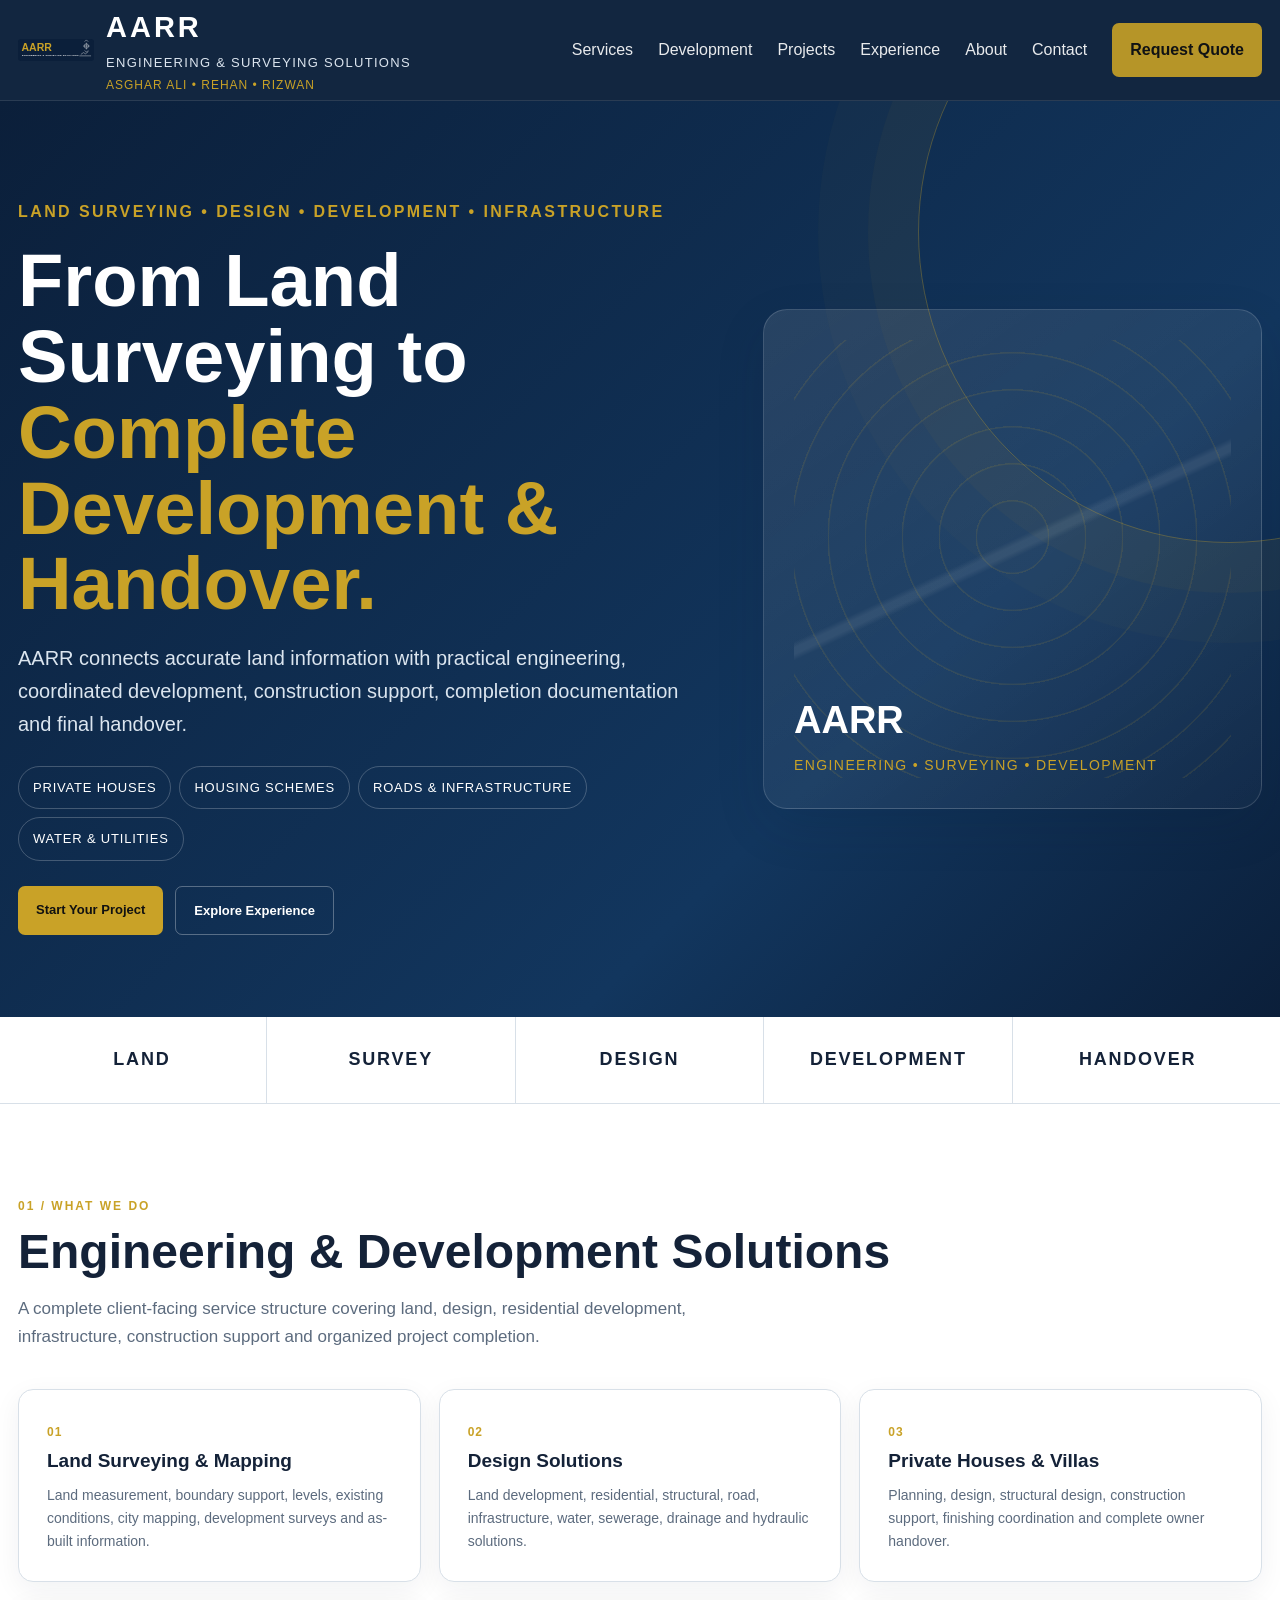
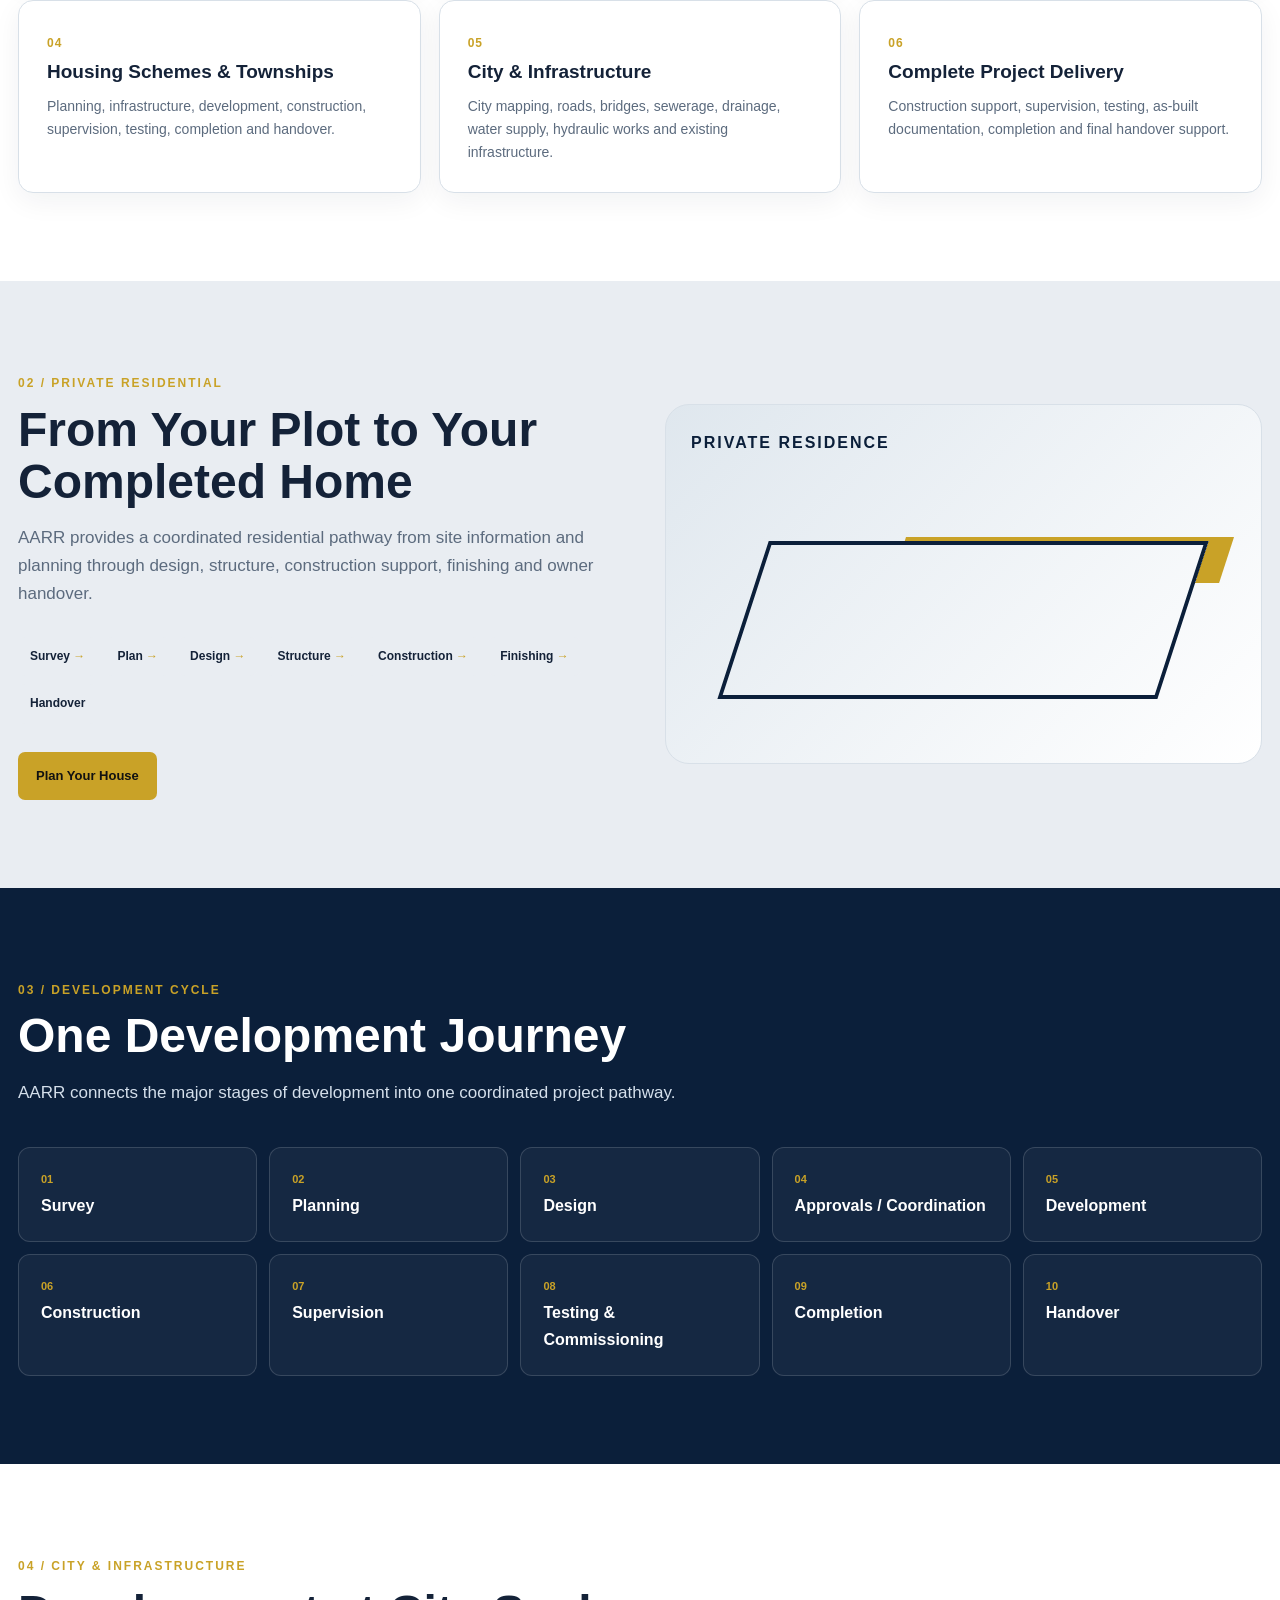
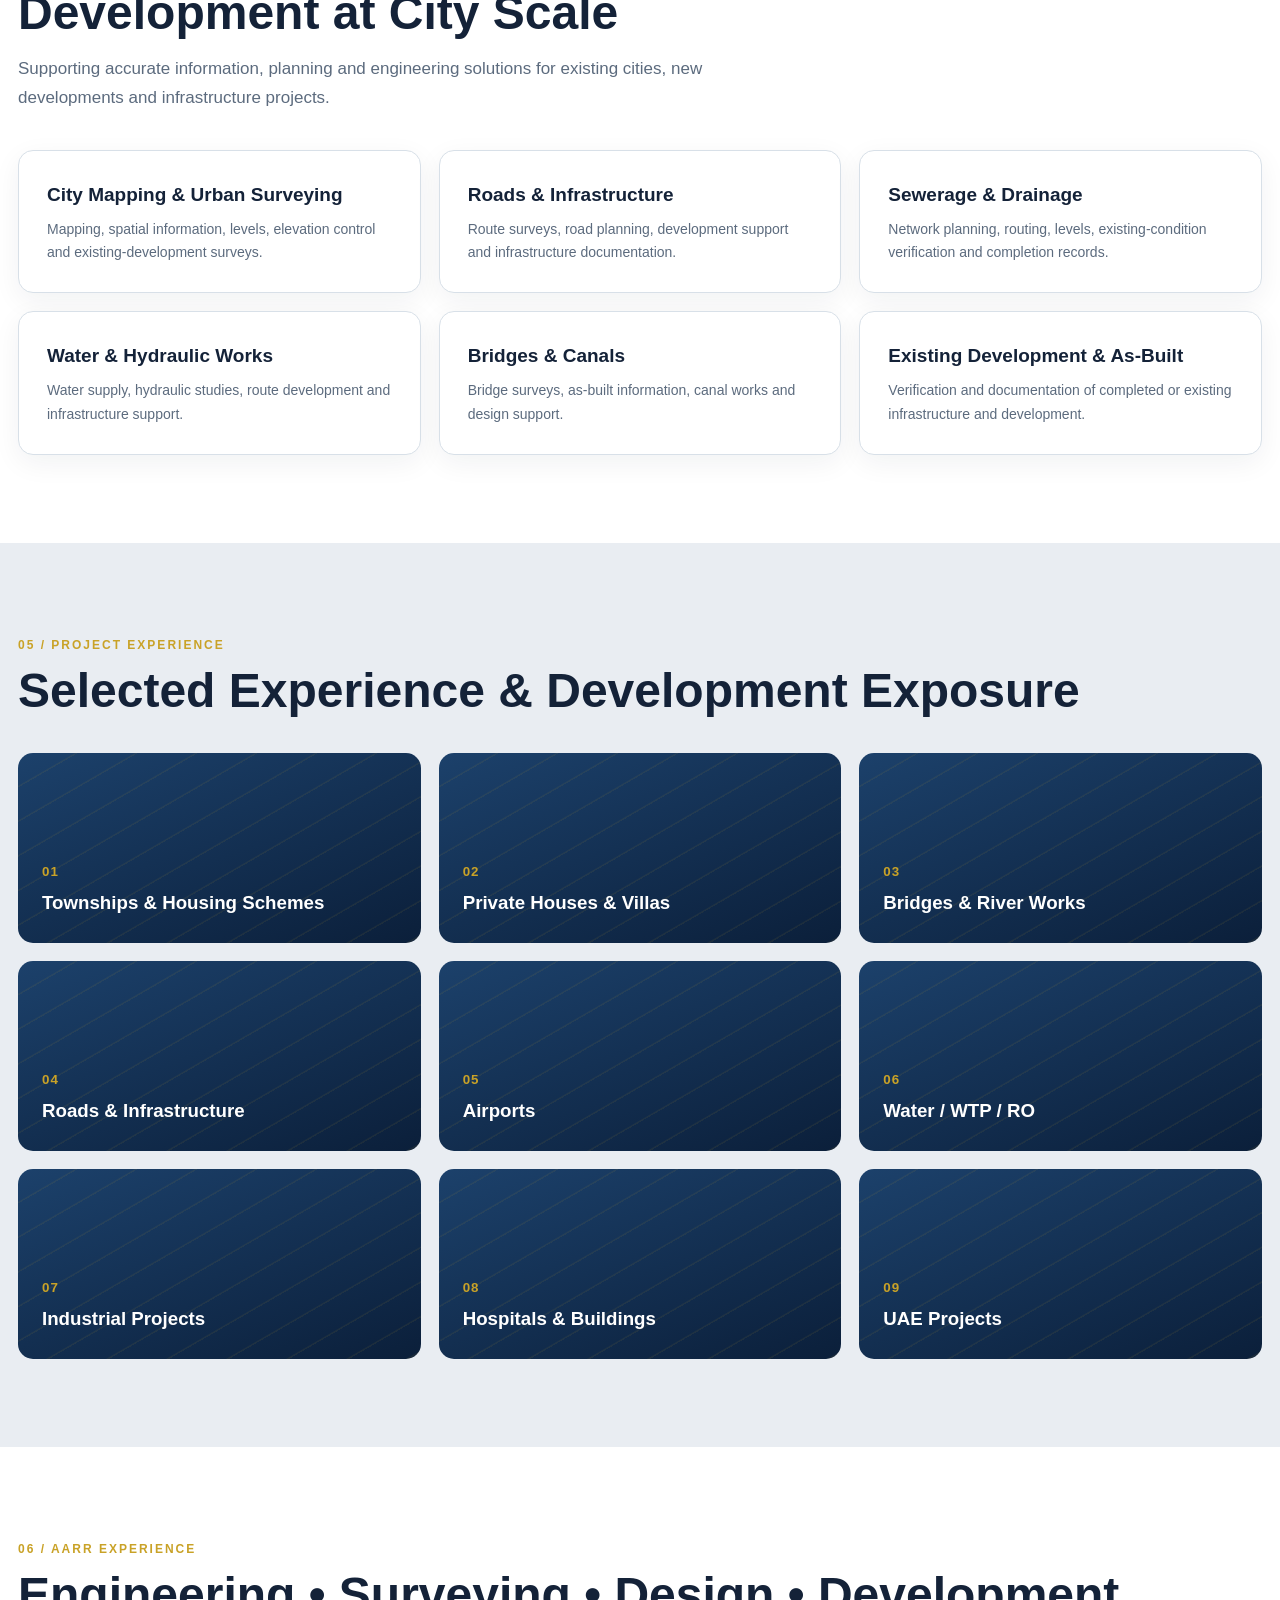
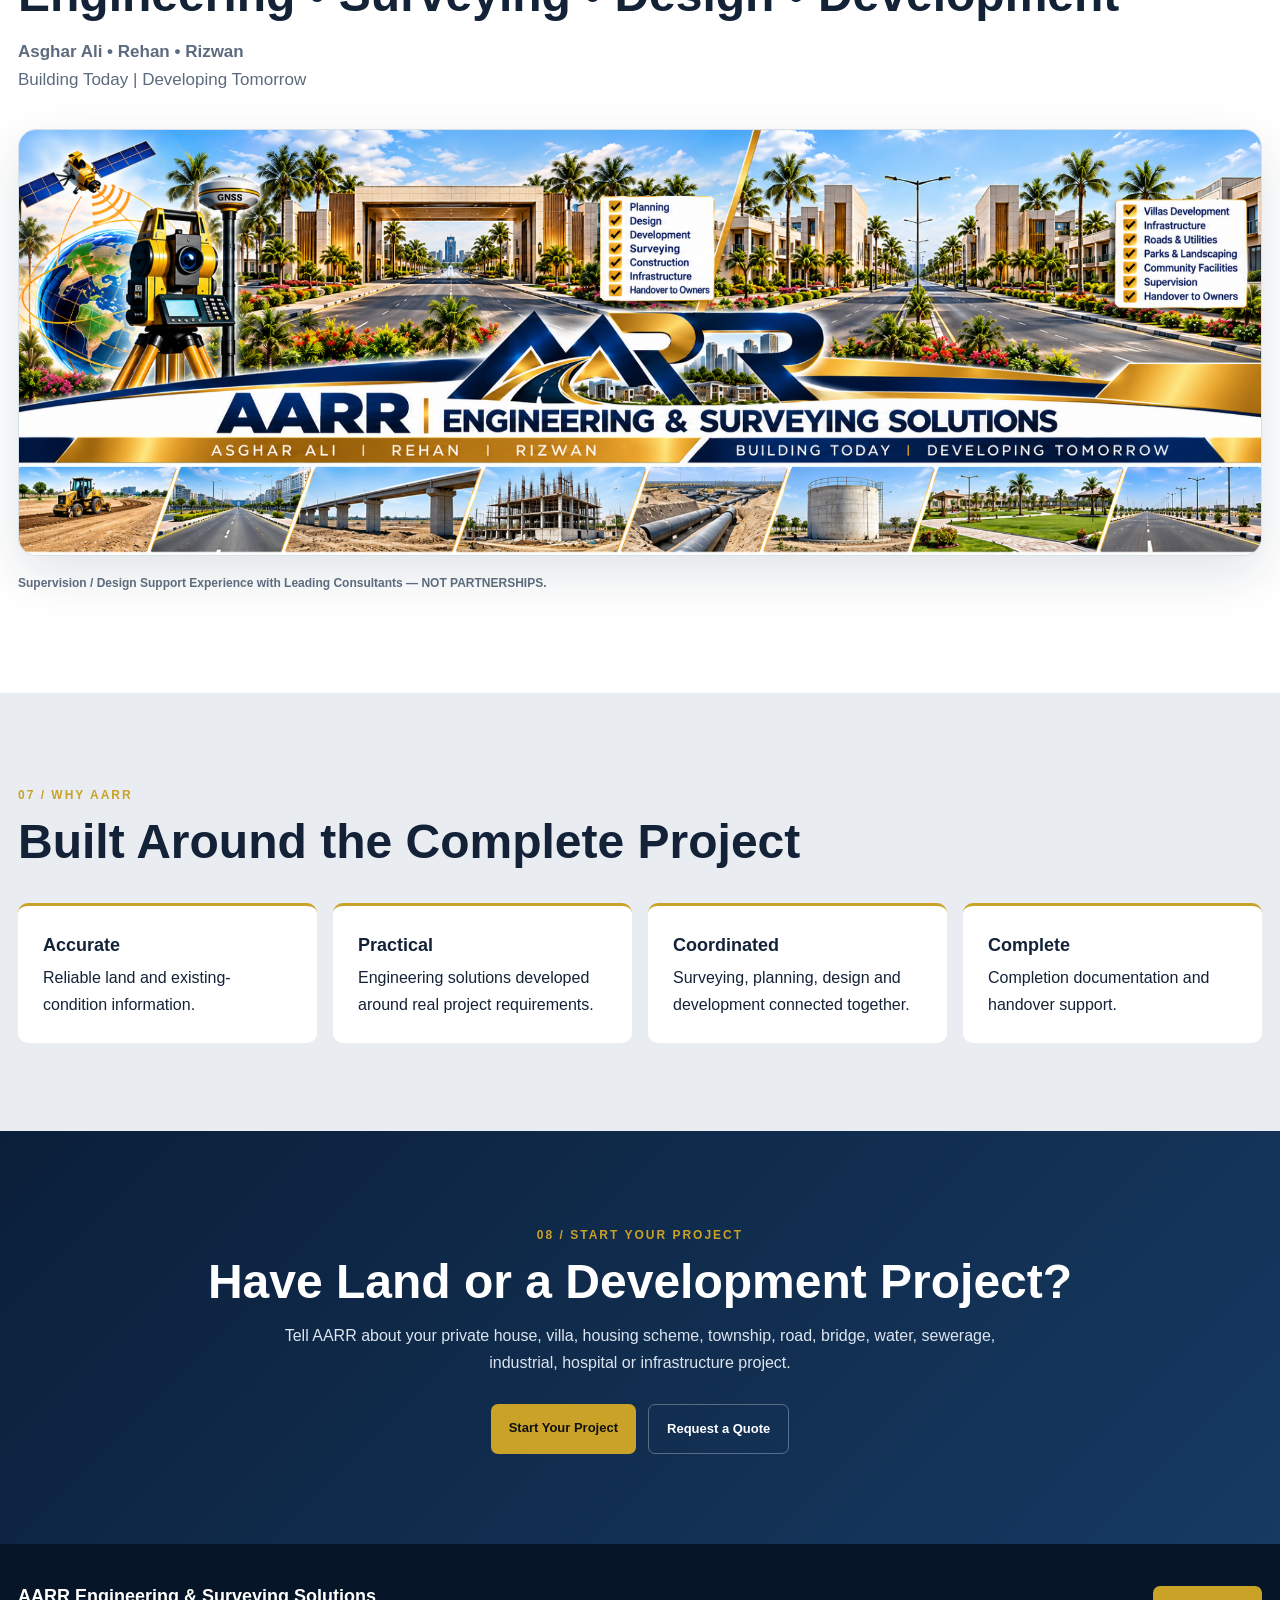
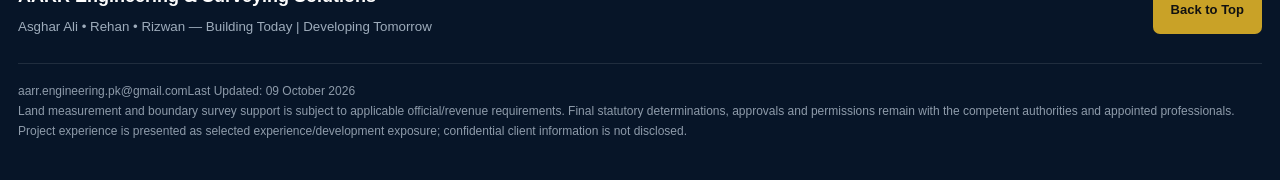
==== index.html @ ee72295f "Update index.html" ====
<!doctype html><html lang="en"><head><meta charset="utf-8"><meta name="viewport" content="width=device-width,initial-scale=1"><meta name="google-site-verification" content="_so0jUM_i5m9OfCNzQxDk4Qe5wyu1D8ay6n1KbTXNo0" /> 
<title>AARR Engineering &amp; Surveying Solutions | Land Surveying, Civil Engineering &amp; Development</title><meta name="description" content="AARR Engineering &amp; Surveying Solutions provides land surveying, civil engineering, roads, bridges, infrastructure, water supply, sewerage, housing schemes, industrial projects and complete development support."><meta name="theme-color" content="#0B1F3A"><link rel="icon" href="aarr-logo.svg"><link rel="stylesheet" href="style.css"><link rel="canonical" href="https://etihad114-arch.github.io/Asghr-Ali/"></head><body><a class="skip" href="#main">Skip to content</a>

<header class="nav"><div class="container nav-inner"><a class="brand" href="#home"><img src="aarr-logo.svg" alt="AARR logo"><span><strong>AARR</strong><span>ENGINEERING &amp; SURVEYING SOLUTIONS</span><small>ASGHAR ALI • REHAN • RIZWAN</small></span></a><button class="menu" onclick="document.querySelector('.navlinks').classList.toggle('open')" aria-label="Menu">☰</button><nav class="navlinks"><a href="#services">Services</a><a href="#development">Development</a><a href="#projects">Projects</a><a href="#experience">Experience</a><a href="#about">About</a><a href="#contact">Contact</a><a class="quote" href="#contact">Request Quote</a></nav></div></header>

<main id="main"><section id="home" class="hero"><div class="container hero-grid"><div><p class="eyebrow">LAND SURVEYING • DESIGN • DEVELOPMENT • INFRASTRUCTURE</p><h1>From Land Surveying to <b>Complete Development &amp; Handover.</b></h1><p class="lead">AARR connects accurate land information with practical engineering, coordinated development, construction support, completion documentation and final handover.</p><div class="hero-tags"><span>PRIVATE HOUSES</span><span>HOUSING SCHEMES</span><span>ROADS &amp; INFRASTRUCTURE</span><span>WATER &amp; UTILITIES</span></div><div class="actions"><a class="btn primary" href="#contact">Start Your Project</a><a class="btn secondary" href="#projects">Explore Experience</a></div></div><div class="hero-art"><div class="art-label"><strong>AARR</strong><span>ENGINEERING • SURVEYING • DEVELOPMENT</span></div></div></div></section>

<section class="strip"><div class="container strip-grid"><div>LAND</div><div>SURVEY</div><div>DESIGN</div><div>DEVELOPMENT</div><div>HANDOVER</div></div></section>

<section id="services" class="section"><div class="container"><span class="kicker">01 / WHAT WE DO</span><h2 class="title">Engineering &amp; Development Solutions</h2><p class="intro">A complete client-facing service structure covering land, design, residential development, infrastructure, construction support and organized project completion.</p><div class="cards"><article class="card"><span class="num">01</span><h3>Land Surveying &amp; Mapping</h3><p>Land measurement, boundary support, levels, existing conditions, city mapping, development surveys and as-built information.</p></article><article class="card"><span class="num">02</span><h3>Design Solutions</h3><p>Land development, residential, structural, road, infrastructure, water, sewerage, drainage and hydraulic solutions.</p></article><article class="card"><span class="num">03</span><h3>Private Houses &amp; Villas</h3><p>Planning, design, structural design, construction support, finishing coordination and complete owner handover.</p></article><article class="card"><span class="num">04</span><h3>Housing Schemes &amp; Townships</h3><p>Planning, infrastructure, development, construction, supervision, testing, completion and handover.</p></article><article class="card"><span class="num">05</span><h3>City &amp; Infrastructure</h3><p>City mapping, roads, bridges, sewerage, drainage, water supply, hydraulic works and existing infrastructure.</p></article><article class="card"><span class="num">06</span><h3>Complete Project Delivery</h3><p>Construction support, supervision, testing, as-built documentation, completion and final handover support.</p></article></div></div></section>

<section class="section gray"><div class="container feature"><div><span class="kicker">02 / PRIVATE RESIDENTIAL</span><h2 class="title">From Your Plot to Your Completed Home</h2><p class="intro">AARR provides a coordinated residential pathway from site information and planning through design, structure, construction support, finishing and owner handover.</p><div class="path"><span>Survey</span><span>Plan</span><span>Design</span><span>Structure</span><span>Construction</span><span>Finishing</span><span>Handover</span></div><div class="actions" style="margin-top:28px"><a class="btn primary" href="#contact">Plan Your House</a></div></div><div class="house-visual"></div></div></section>

<section id="development" class="section dark"><div class="container"><span class="kicker">03 / DEVELOPMENT CYCLE</span><h2 class="title">One Development Journey</h2><p class="intro">AARR connects the major stages of development into one coordinated project pathway.</p><div class="steps"><div class="step"><b>01</b><strong>Survey</strong></div><div class="step"><b>02</b><strong>Planning</strong></div><div class="step"><b>03</b><strong>Design</strong></div><div class="step"><b>04</b><strong>Approvals / Coordination</strong></div><div class="step"><b>05</b><strong>Development</strong></div><div class="step"><b>06</b><strong>Construction</strong></div><div class="step"><b>07</b><strong>Supervision</strong></div><div class="step"><b>08</b><strong>Testing &amp; Commissioning</strong></div><div class="step"><b>09</b><strong>Completion</strong></div><div class="step"><b>10</b><strong>Handover</strong></div></div></div></section>

<section class="section"><div class="container"><span class="kicker">04 / CITY &amp; INFRASTRUCTURE</span><h2 class="title">Development at City Scale</h2><p class="intro">Supporting accurate information, planning and engineering solutions for existing cities, new developments and infrastructure projects.</p><div class="cards"><article class="card"><h3>City Mapping &amp; Urban Surveying</h3><p>Mapping, spatial information, levels, elevation control and existing-development surveys.</p></article><article class="card"><h3>Roads &amp; Infrastructure</h3><p>Route surveys, road planning, development support and infrastructure documentation.</p></article><article class="card"><h3>Sewerage &amp; Drainage</h3><p>Network planning, routing, levels, existing-condition verification and completion records.</p></article><article class="card"><h3>Water &amp; Hydraulic Works</h3><p>Water supply, hydraulic studies, route development and infrastructure support.</p></article><article class="card"><h3>Bridges &amp; Canals</h3><p>Bridge surveys, as-built information, canal works and design support.</p></article><article class="card"><h3>Existing Development &amp; As-Built</h3><p>Verification and documentation of completed or existing infrastructure and development.</p></article></div></div></section>

<section id="projects" class="section gray"><div class="container"><span class="kicker">05 / PROJECT EXPERIENCE</span><h2 class="title">Selected Experience &amp; Development Exposure</h2><div class="project-grid"><article class="project"><small>01</small><h3>Townships &amp; Housing Schemes</h3></article><article class="project"><small>02</small><h3>Private Houses &amp; Villas</h3></article><article class="project"><small>03</small><h3>Bridges &amp; River Works</h3></article><article class="project"><small>04</small><h3>Roads &amp; Infrastructure</h3></article><article class="project"><small>05</small><h3>Airports</h3></article><article class="project"><small>06</small><h3>Water / WTP / RO</h3></article><article class="project"><small>07</small><h3>Industrial Projects</h3></article><article class="project"><small>08</small><h3>Hospitals &amp; Buildings</h3></article><article class="project"><small>09</small><h3>UAE Projects</h3></article></div></div></section>

<section id="experience" class="section"><div class="container"><span class="kicker">06 / AARR EXPERIENCE</span><h2 class="title">Engineering • Surveying • Design • Development</h2><p class="intro"><b>Asghar Ali • Rehan • Rizwan</b><br>Building Today | Developing Tomorrow</p><div class="board"><img src="AARR_FINAL_CORPORATE_EXPERIENCE_BOARD.png" alt="AARR corporate experience and development board"></div><p class="note"><b>Supervision / Design Support Experience with Leading Consultants — NOT PARTNERSHIPS.</b></p></div></section>

<section id="about" class="section gray"><div class="container"><span class="kicker">07 / WHY AARR</span><h2 class="title">Built Around the Complete Project</h2><div class="trust"><div><strong>Accurate</strong>Reliable land and existing-condition information.</div><div><strong>Practical</strong>Engineering solutions developed around real project requirements.</div><div><strong>Coordinated</strong>Surveying, planning, design and development connected together.</div><div><strong>Complete</strong>Completion documentation and handover support.</div></div></div></section>

<section id="contact" class="cta"><div class="container"><span class="kicker">08 / START YOUR PROJECT</span><h2 class="title">Have Land or a Development Project?</h2><p>Tell AARR about your private house, villa, housing scheme, township, road, bridge, water, sewerage, industrial, hospital or infrastructure project.</p><div class="actions" style="justify-content:center"><a class="btn primary" href="mailto:aarr.engineering.pk@gmail.com?subject=AARR%20Project%20Enquiry">Start Your Project</a><a class="btn secondary" href="mailto:aarr.engineering.pk@gmail.com?subject=AARR%20Quote%20Request">Request a Quote</a></div></div></section></main>

<footer class="footer"><div class="container footer-grid"><div><strong>AARR Engineering &amp; Surveying Solutions</strong><small>Asghar Ali • Rehan • Rizwan — Building Today | Developing Tomorrow</small></div><div class="actions"><a class="btn primary" href="#home">Back to Top</a></div></div><div class="container legal"><div class="footer-contact"><a href="mailto:aarr.engineering.pk@gmail.com">aarr.engineering.pk@gmail.com</a><span>Last Updated: 09 October 2026</span></div>Land measurement and boundary survey support is subject to applicable official/revenue requirements. Final statutory determinations, approvals and permissions remain with the competent authorities and appointed professionals. Project experience is presented as selected experience/development exposure; confidential client information is not disclosed.</div></footer>

<script>const nav=document.querySelector('.navlinks');document.querySelectorAll('.navlinks a').forEach(a=>a.addEventListener('click',()=>nav.classList.remove('open')));</script></body></html>
---- style.css ----
:root{--navy:#0B1F3A;--navy2:#132f52;--gold:#C9A227;--ink:#142238;--muted:#5c6b7e;--white:#fff;--gray:#E9EDF2;--line:#d8e0e8;--max:1440px;--shadow:0 18px 50px rgba(11,31,58,.12)}*{box-sizing:border-box}html{scroll-behavior:smooth}body{margin:0;font-family:Inter,Segoe UI,Arial,sans-serif;color:var(--ink);background:#fff;line-height:1.65}a{color:inherit;text-decoration:none}.container{width:min(calc(100% - 36px),var(--max));margin:auto}.skip{position:absolute;left:-9999px}.skip:focus{left:10px;top:10px;z-index:99;background:#fff;padding:10px}.nav{position:sticky;top:0;z-index:50;background:rgba(11,31,58,.97);border-bottom:1px solid rgba(255,255,255,.1);backdrop-filter:blur(12px)}.nav-inner{min-height:100px;display:flex;align-items:center;gap:24px}.brand{display:flex;align-items:center;gap:12px;margin-right:auto}.brand img{width:76px;height:76px}.brand strong{display:block;color:#fff;font-size:29px;letter-spacing:3px}.brand span{display:block;color:#dce5ef;font-size:13px;letter-spacing:1.3px}.brand small{color:var(--gold);font-size:12px;letter-spacing:1px}.navlinks{display:flex;align-items:center;gap:25px;color:#fff;font-size:16px}.navlinks a{opacity:.9}.navlinks a:hover{color:var(--gold)}.quote{background:var(--gold);color:#111!important;padding:14px 18px;border-radius:7px;font-weight:800}.menu{display:none;background:none;border:0;color:#fff;font-size:28px}.hero{background:linear-gradient(135deg,var(--navy) 0%,#12365e 68%,#0b1f3a 100%);color:#fff;position:relative;overflow:hidden}.hero:after{content:"";position:absolute;width:620px;height:620px;right:-260px;top:-180px;border:1px solid rgba(201,162,39,.35);border-radius:50%;box-shadow:0 0 0 50px rgba(201,162,39,.04),0 0 0 100px rgba(201,162,39,.025)}.hero-grid{min-height:650px;display:grid;grid-template-columns:1.15fr .85fr;align-items:center;gap:70px;padding:82px 0}.eyebrow{color:var(--gold);font-weight:900;letter-spacing:2.4px;font-size:16px}.hero h1{font-size:clamp(52px,5.8vw,82px);line-height:1.02;margin:18px 0}.hero h1 span{color:#fff}.hero h1 b{color:var(--gold)}.lead{font-size:20px;color:#dbe5ef;max-width:680px}.hero-tags{display:flex;flex-wrap:wrap;gap:8px;margin:25px 0}.hero-tags span{border:1px solid rgba(255,255,255,.22);padding:10px 14px;border-radius:99px;font-size:13px;letter-spacing:.8px}.actions{display:flex;gap:12px;flex-wrap:wrap}.btn{display:inline-block;padding:13px 18px;border-radius:7px;font-weight:800;font-size:13px}.primary{background:var(--gold);color:#111}.secondary{border:1px solid rgba(255,255,255,.3);color:#fff}.hero-art{min-height:500px;border:1px solid rgba(255,255,255,.15);border-radius:24px;background:linear-gradient(145deg,rgba(255,255,255,.1),rgba(255,255,255,.025));position:relative;overflow:hidden;box-shadow:var(--shadow)}.hero-art:before{content:"";position:absolute;inset:30px;background:repeating-radial-gradient(circle at 50% 45%,transparent 0 35px,rgba(201,162,39,.12) 36px 37px),linear-gradient(155deg,transparent 47%,rgba(255,255,255,.08) 48% 49%,transparent 50%)}.art-label{position:absolute;left:30px;bottom:30px}.art-label strong{display:block;font-size:38px}.art-label span{color:var(--gold);font-size:14px;letter-spacing:1.4px}.strip{background:#fff;border-bottom:1px solid var(--line)}.strip-grid{display:grid;grid-template-columns:repeat(5,1fr)}.strip-grid div{padding:28px 12px;text-align:center;border-right:1px solid var(--line);font-weight:900;font-size:18px;letter-spacing:1.8px}.strip-grid div:last-child{border:0}.section{padding:88px 0}.section.gray{background:var(--gray)}.section.dark{background:var(--navy);color:#fff}.kicker{color:var(--gold);font-size:12px;font-weight:900;letter-spacing:2px}.title{font-size:clamp(32px,4vw,48px);line-height:1.08;margin:8px 0 16px}.intro{max-width:760px;color:var(--muted);font-size:17px}.dark .intro{color:#d4dfeb}.cards{display:grid;grid-template-columns:repeat(3,1fr);gap:18px;margin-top:38px}.card{background:#fff;border:1px solid var(--line);border-radius:15px;padding:28px;box-shadow:0 8px 28px rgba(11,31,58,.06)}.card h3{margin:0 0 8px;font-size:19px}.card p{margin:0;color:var(--muted);font-size:14px}.card .num{color:var(--gold);font-weight:900;font-size:12px;letter-spacing:1px}.feature{display:grid;grid-template-columns:1fr 1fr;gap:50px;align-items:center}.path{display:flex;flex-wrap:wrap;gap:8px;margin-top:28px}.path span{padding:10px 12px;background:var(--gray);border-radius:7px;font-weight:800;font-size:12px}.path span:after{content:" →";color:var(--gold)}.path span:last-child:after{content:""}.house-visual{min-height:360px;border-radius:24px;background:linear-gradient(135deg,#dfe7ee,#fff);border:1px solid var(--line);position:relative;overflow:hidden}.house-visual:before{content:"";position:absolute;left:13%;right:13%;bottom:18%;height:42%;border:4px solid var(--navy);transform:skewX(-18deg);box-shadow:80px -60px 0 -56px var(--gold)}.house-visual:after{content:"PRIVATE RESIDENCE";position:absolute;left:25px;top:25px;color:var(--navy);font-weight:900;letter-spacing:2px}.steps{display:grid;grid-template-columns:repeat(5,1fr);gap:12px;margin-top:40px}.step{border:1px solid rgba(255,255,255,.15);padding:22px;border-radius:12px;background:rgba(255,255,255,.045)}.step b{display:block;color:var(--gold);font-size:11px}.step strong{display:block;margin-top:5px}.project-grid{display:grid;grid-template-columns:repeat(3,1fr);gap:18px;margin-top:36px}.project{min-height:190px;border-radius:15px;padding:24px;display:flex;flex-direction:column;justify-content:end;color:#fff;background:linear-gradient(160deg,#1c416b,#0b1f3a);position:relative;overflow:hidden}.project:before{content:"";position:absolute;inset:0;background:repeating-linear-gradient(150deg,transparent 0 28px,rgba(201,162,39,.12) 29px 30px);opacity:.7}.project>*{position:relative}.project small{color:var(--gold);font-weight:900;letter-spacing:1px}.project h3{margin:5px 0 0}.board{margin-top:35px;border-radius:18px;overflow:hidden;border:1px solid var(--line);box-shadow:var(--shadow);background:#fff}.board img{width:100%;display:block}.trust{display:grid;grid-template-columns:repeat(4,1fr);gap:16px;margin-top:35px}.trust div{padding:25px;border-top:3px solid var(--gold);background:#fff;border-radius:10px}.trust strong{display:block;font-size:18px;margin-bottom:5px}.cta{background:linear-gradient(135deg,var(--navy),#163a62);color:#fff;text-align:center;padding:90px 0}.cta p{max-width:720px;margin:0 auto 28px;color:#dce5ef}.updated{font-size:12px;color:#8e9baa;margin-top:20px}.footer{background:#071528;color:#cfd9e4;padding:38px 0}.footer-grid{display:flex;justify-content:space-between;gap:30px;align-items:center}.footer strong{color:#fff;font-size:18px}.footer small{display:block;color:#9eacbb;margin-top:5px}.legal{font-size:12px;color:#8e9baa;margin-top:25px;border-top:1px solid rgba(255,255,255,.1);padding-top:18px}.reveal{opacity:1}.note{font-size:12px;color:var(--muted);margin-top:18px}@media(max-width:950px){.navlinks{display:none}.menu{display:block}.hero-grid,.feature{grid-template-columns:1fr}.hero-grid{padding:55px 0}.cards,.project-grid{grid-template-columns:repeat(2,1fr)}.steps{grid-template-columns:repeat(2,1fr)}.trust{grid-template-columns:repeat(2,1fr)}}@media(max-width:620px){.container{width:min(calc(100% - 24px),var(--max))}.brand img{width:50px;height:50px}.brand strong{font-size:20px}.brand span{font-size:8px}.brand small{font-size:8px}.strip-grid{grid-template-columns:1fr 1fr}.strip-grid div:nth-child(3),.strip-grid div:nth-child(5){border-right:0}.hero h1{font-size:43px}.hero-art{min-height:270px}.cards,.project-grid,.trust,.steps{grid-template-columns:1fr}.section{padding:62px 0}.footer-grid{display:block}.footer-grid .actions{margin-top:18px}.house-visual{min-height:270px}}
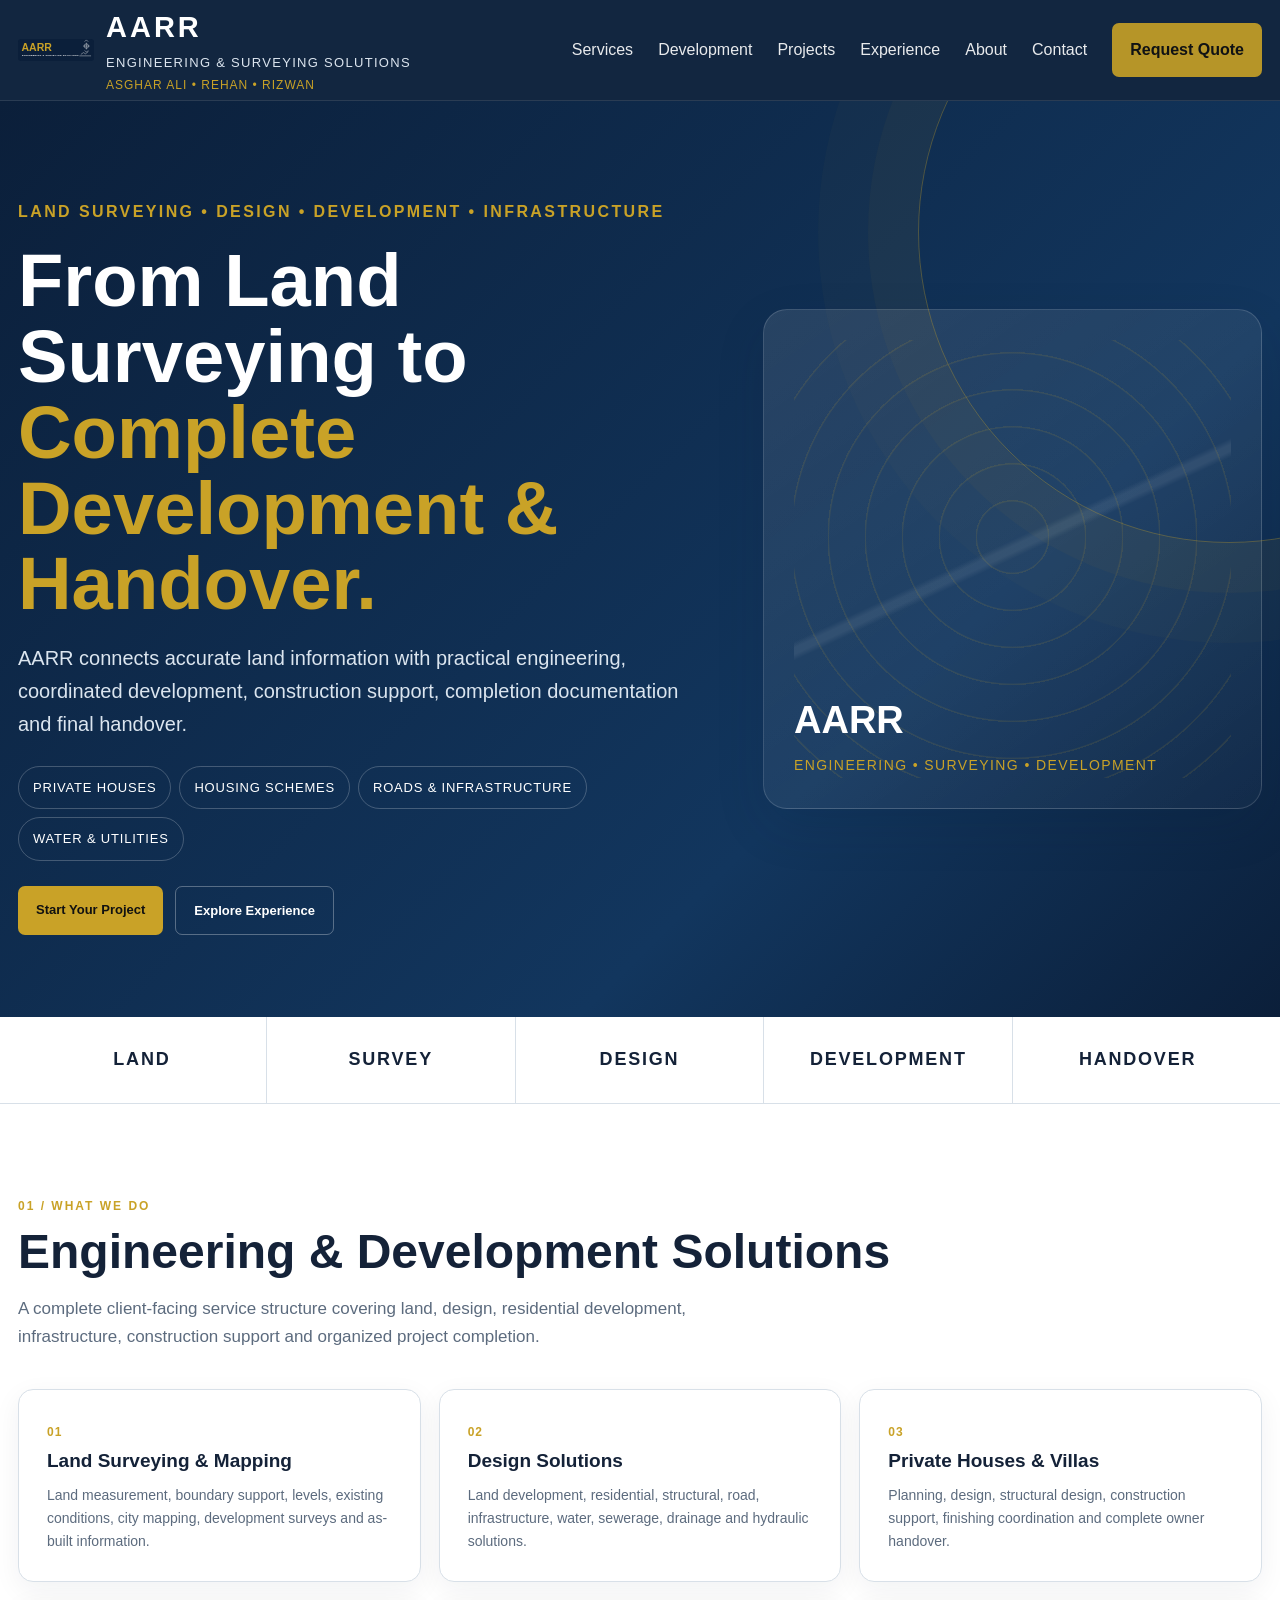
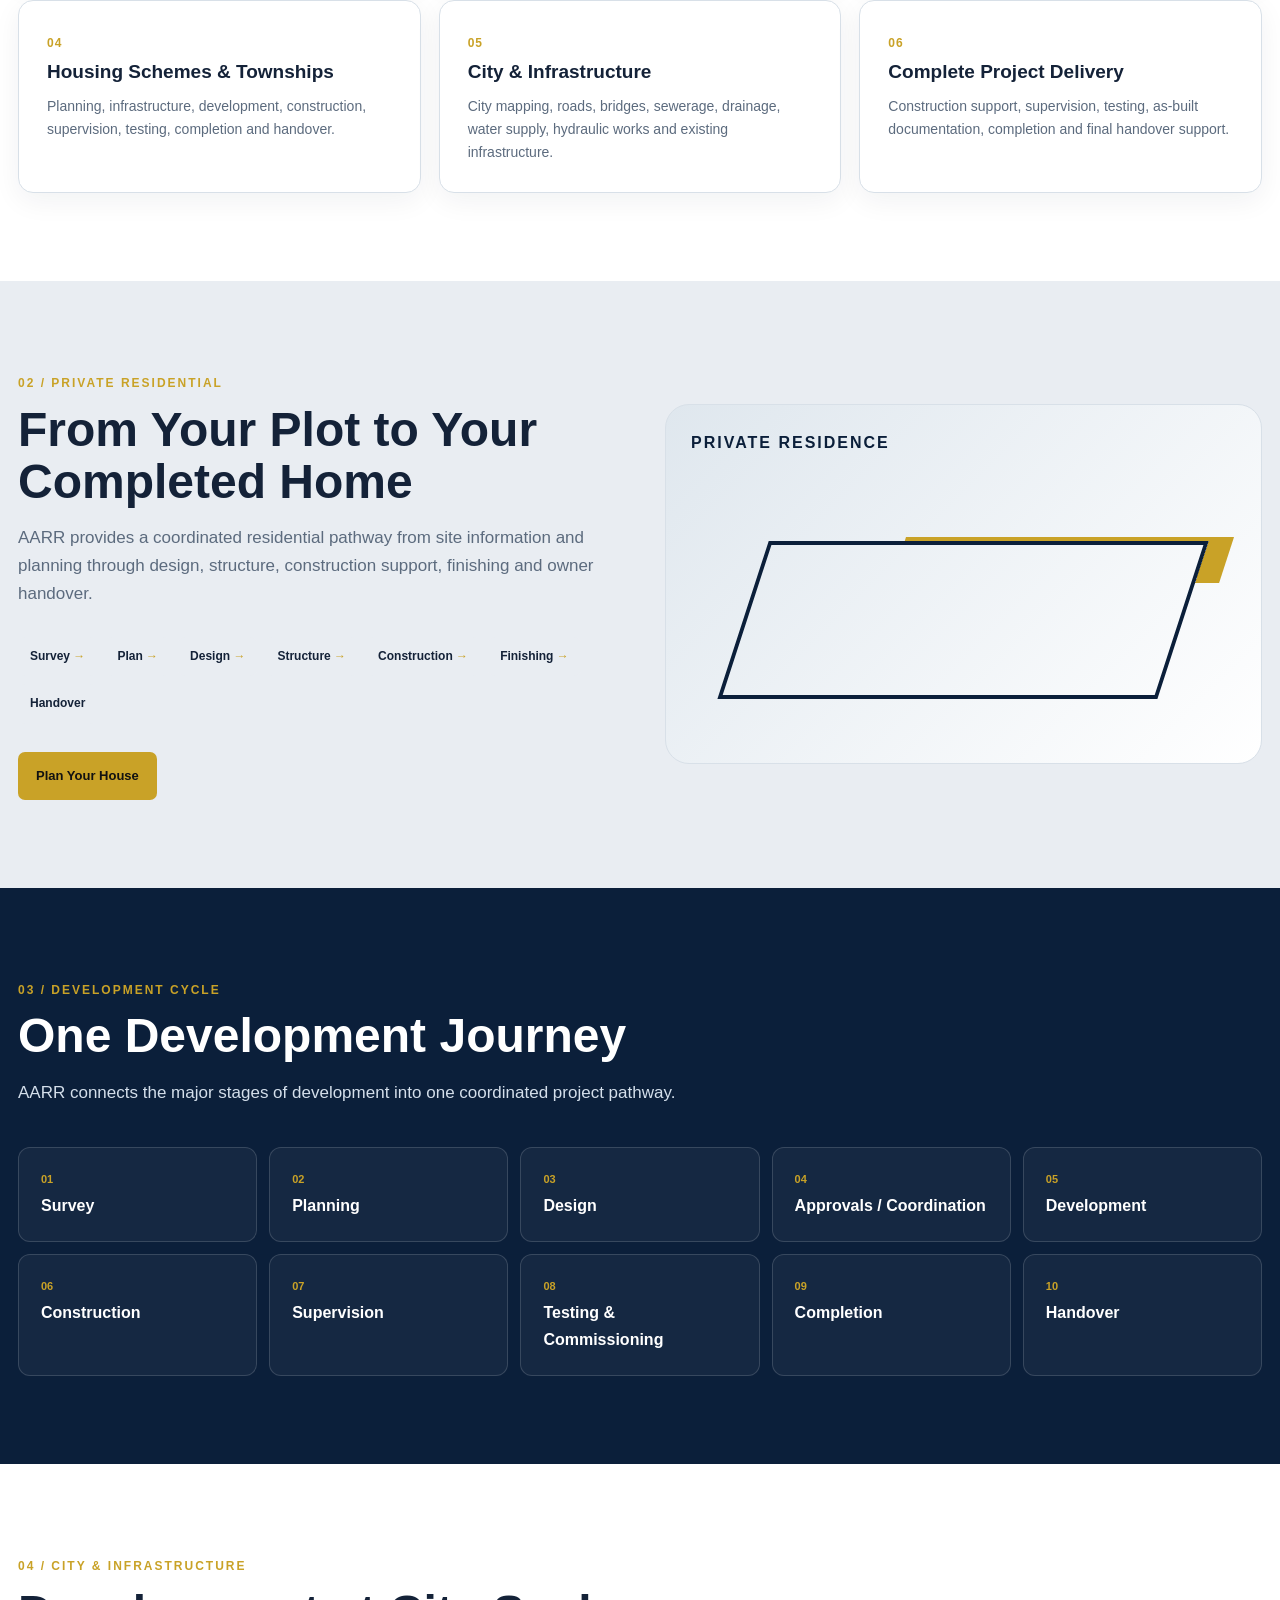
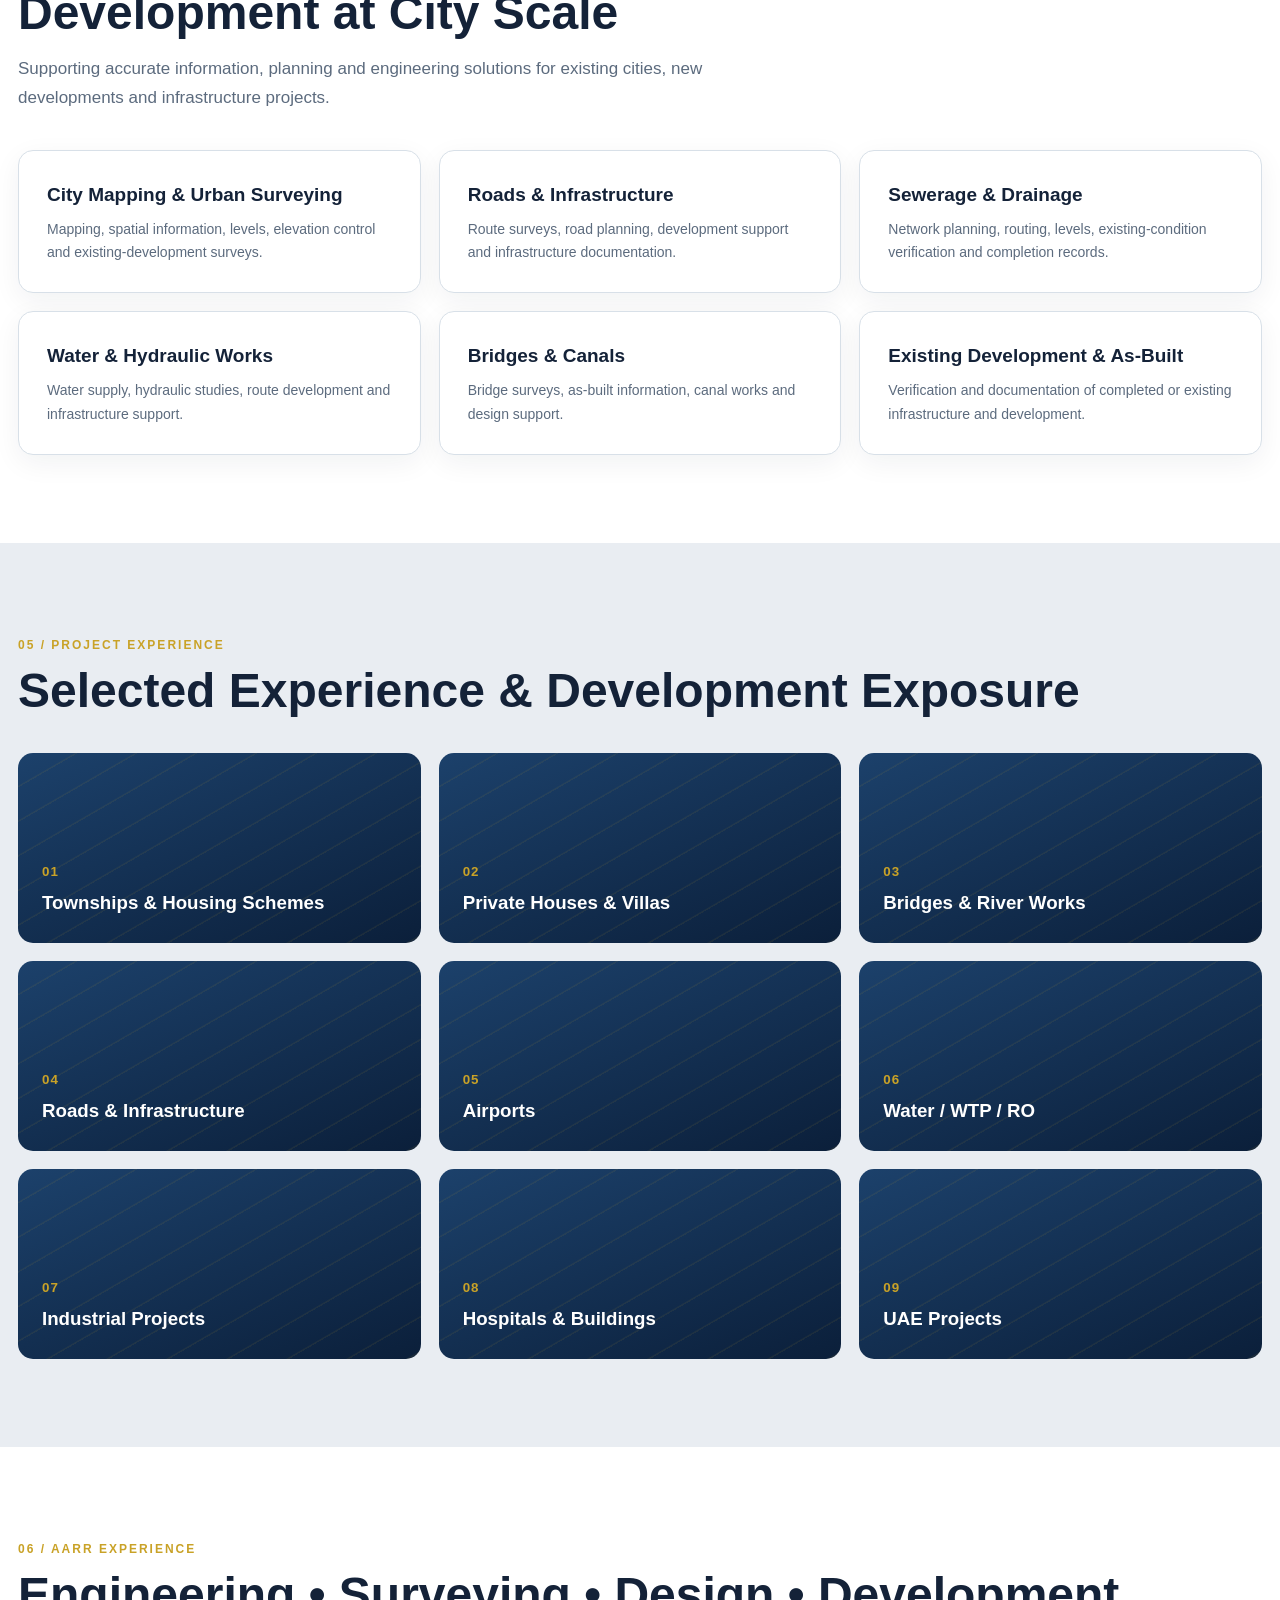
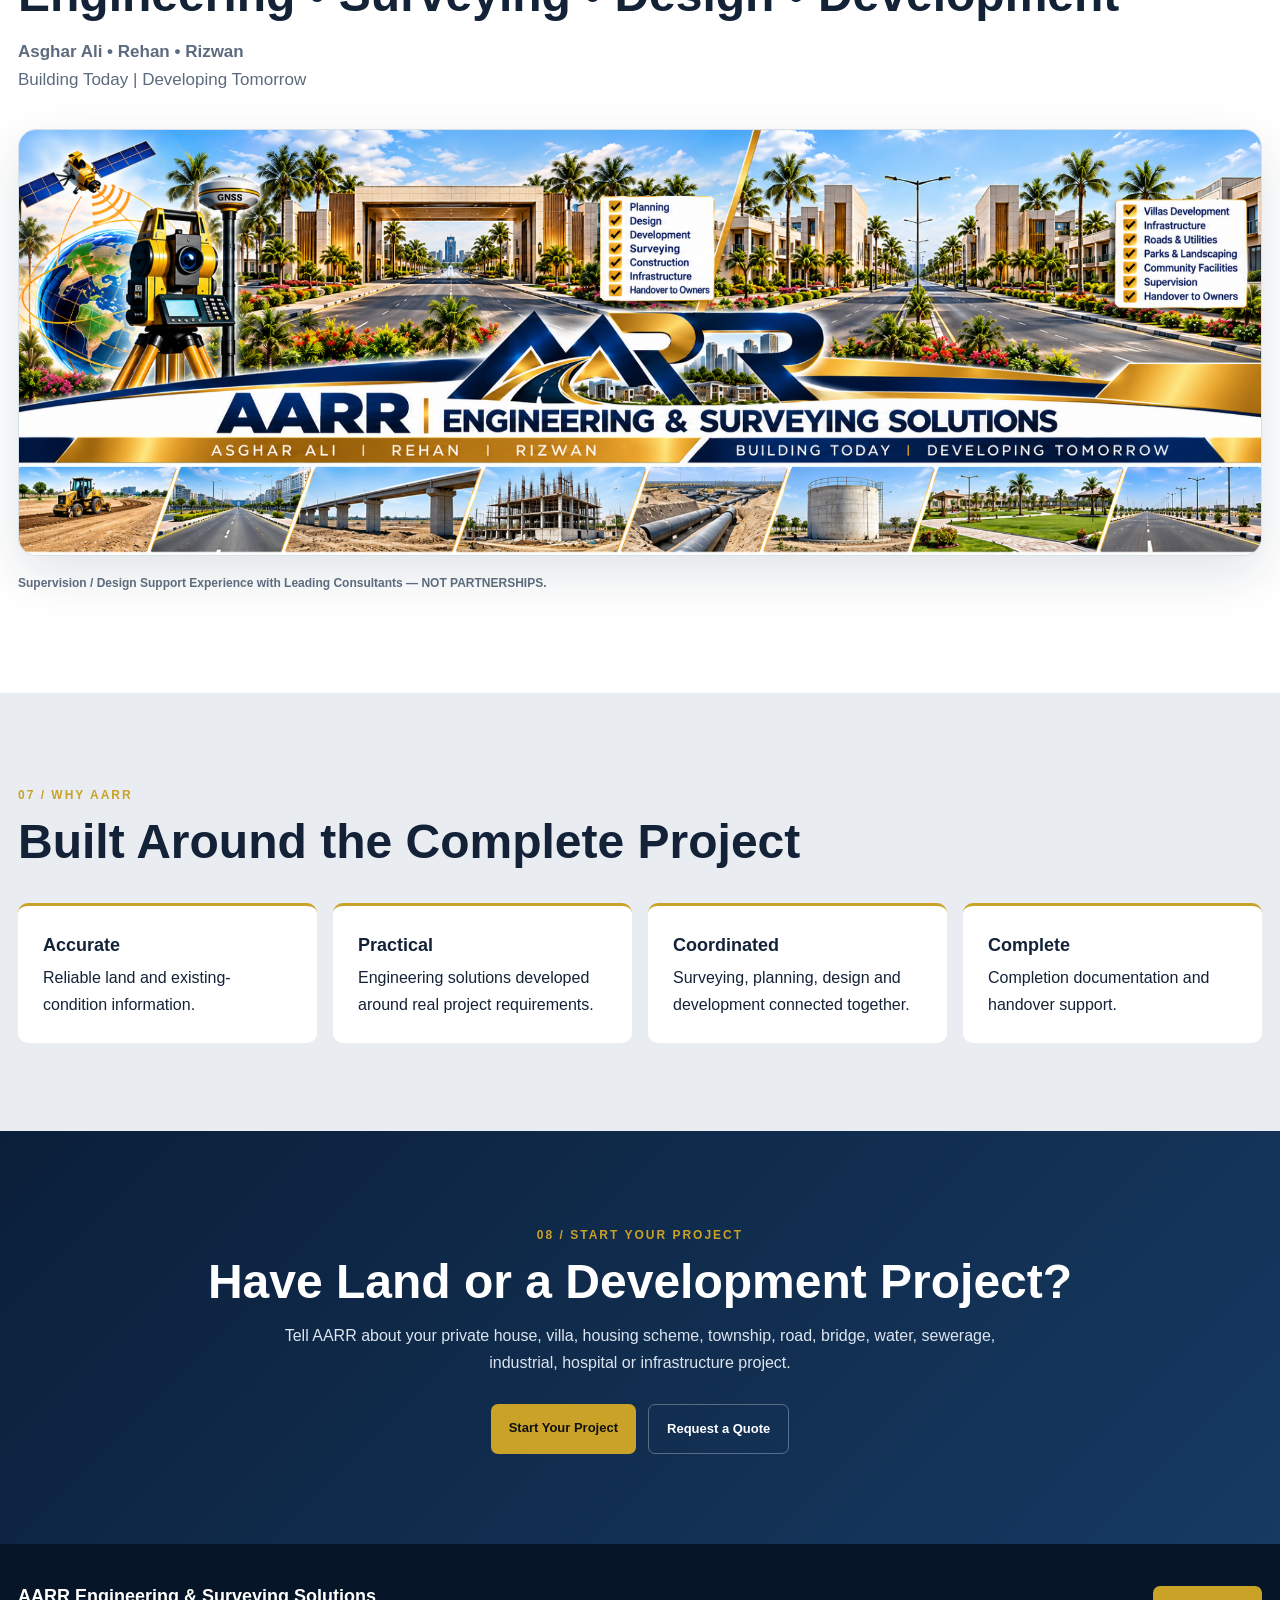
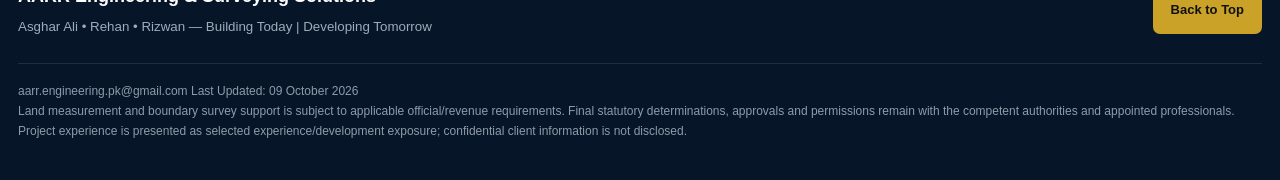
==== commit 5fa20071: "Update index.html" ====
--- a/index.html
+++ b/index.html
@@ -1,28 +1,438 @@
-<!doctype html><html lang="en"><head><meta charset="utf-8"><meta name="viewport" content="width=device-width,initial-scale=1"><meta name="google-site-verification" content="_so0jUM_i5m9OfCNzQxDk4Qe5wyu1D8ay6n1KbTXNo0" /> 
-<title>AARR Engineering &amp; Surveying Solutions | Land Surveying, Civil Engineering &amp; Development</title><meta name="description" content="AARR Engineering &amp; Surveying Solutions provides land surveying, civil engineering, roads, bridges, infrastructure, water supply, sewerage, housing schemes, industrial projects and complete development support."><meta name="theme-color" content="#0B1F3A"><link rel="icon" href="aarr-logo.svg"><link rel="stylesheet" href="style.css"><link rel="canonical" href="https://etihad114-arch.github.io/Asghr-Ali/"></head><body><a class="skip" href="#main">Skip to content</a>
-
-<header class="nav"><div class="container nav-inner"><a class="brand" href="#home"><img src="aarr-logo.svg" alt="AARR logo"><span><strong>AARR</strong><span>ENGINEERING &amp; SURVEYING SOLUTIONS</span><small>ASGHAR ALI • REHAN • RIZWAN</small></span></a><button class="menu" onclick="document.querySelector('.navlinks').classList.toggle('open')" aria-label="Menu">☰</button><nav class="navlinks"><a href="#services">Services</a><a href="#development">Development</a><a href="#projects">Projects</a><a href="#experience">Experience</a><a href="#about">About</a><a href="#contact">Contact</a><a class="quote" href="#contact">Request Quote</a></nav></div></header>
-
-<main id="main"><section id="home" class="hero"><div class="container hero-grid"><div><p class="eyebrow">LAND SURVEYING • DESIGN • DEVELOPMENT • INFRASTRUCTURE</p><h1>From Land Surveying to <b>Complete Development &amp; Handover.</b></h1><p class="lead">AARR connects accurate land information with practical engineering, coordinated development, construction support, completion documentation and final handover.</p><div class="hero-tags"><span>PRIVATE HOUSES</span><span>HOUSING SCHEMES</span><span>ROADS &amp; INFRASTRUCTURE</span><span>WATER &amp; UTILITIES</span></div><div class="actions"><a class="btn primary" href="#contact">Start Your Project</a><a class="btn secondary" href="#projects">Explore Experience</a></div></div><div class="hero-art"><div class="art-label"><strong>AARR</strong><span>ENGINEERING • SURVEYING • DEVELOPMENT</span></div></div></div></section>
-
-<section class="strip"><div class="container strip-grid"><div>LAND</div><div>SURVEY</div><div>DESIGN</div><div>DEVELOPMENT</div><div>HANDOVER</div></div></section>
-
-<section id="services" class="section"><div class="container"><span class="kicker">01 / WHAT WE DO</span><h2 class="title">Engineering &amp; Development Solutions</h2><p class="intro">A complete client-facing service structure covering land, design, residential development, infrastructure, construction support and organized project completion.</p><div class="cards"><article class="card"><span class="num">01</span><h3>Land Surveying &amp; Mapping</h3><p>Land measurement, boundary support, levels, existing conditions, city mapping, development surveys and as-built information.</p></article><article class="card"><span class="num">02</span><h3>Design Solutions</h3><p>Land development, residential, structural, road, infrastructure, water, sewerage, drainage and hydraulic solutions.</p></article><article class="card"><span class="num">03</span><h3>Private Houses &amp; Villas</h3><p>Planning, design, structural design, construction support, finishing coordination and complete owner handover.</p></article><article class="card"><span class="num">04</span><h3>Housing Schemes &amp; Townships</h3><p>Planning, infrastructure, development, construction, supervision, testing, completion and handover.</p></article><article class="card"><span class="num">05</span><h3>City &amp; Infrastructure</h3><p>City mapping, roads, bridges, sewerage, drainage, water supply, hydraulic works and existing infrastructure.</p></article><article class="card"><span class="num">06</span><h3>Complete Project Delivery</h3><p>Construction support, supervision, testing, as-built documentation, completion and final handover support.</p></article></div></div></section>
-
-<section class="section gray"><div class="container feature"><div><span class="kicker">02 / PRIVATE RESIDENTIAL</span><h2 class="title">From Your Plot to Your Completed Home</h2><p class="intro">AARR provides a coordinated residential pathway from site information and planning through design, structure, construction support, finishing and owner handover.</p><div class="path"><span>Survey</span><span>Plan</span><span>Design</span><span>Structure</span><span>Construction</span><span>Finishing</span><span>Handover</span></div><div class="actions" style="margin-top:28px"><a class="btn primary" href="#contact">Plan Your House</a></div></div><div class="house-visual"></div></div></section>
-
-<section id="development" class="section dark"><div class="container"><span class="kicker">03 / DEVELOPMENT CYCLE</span><h2 class="title">One Development Journey</h2><p class="intro">AARR connects the major stages of development into one coordinated project pathway.</p><div class="steps"><div class="step"><b>01</b><strong>Survey</strong></div><div class="step"><b>02</b><strong>Planning</strong></div><div class="step"><b>03</b><strong>Design</strong></div><div class="step"><b>04</b><strong>Approvals / Coordination</strong></div><div class="step"><b>05</b><strong>Development</strong></div><div class="step"><b>06</b><strong>Construction</strong></div><div class="step"><b>07</b><strong>Supervision</strong></div><div class="step"><b>08</b><strong>Testing &amp; Commissioning</strong></div><div class="step"><b>09</b><strong>Completion</strong></div><div class="step"><b>10</b><strong>Handover</strong></div></div></div></section>
-
-<section class="section"><div class="container"><span class="kicker">04 / CITY &amp; INFRASTRUCTURE</span><h2 class="title">Development at City Scale</h2><p class="intro">Supporting accurate information, planning and engineering solutions for existing cities, new developments and infrastructure projects.</p><div class="cards"><article class="card"><h3>City Mapping &amp; Urban Surveying</h3><p>Mapping, spatial information, levels, elevation control and existing-development surveys.</p></article><article class="card"><h3>Roads &amp; Infrastructure</h3><p>Route surveys, road planning, development support and infrastructure documentation.</p></article><article class="card"><h3>Sewerage &amp; Drainage</h3><p>Network planning, routing, levels, existing-condition verification and completion records.</p></article><article class="card"><h3>Water &amp; Hydraulic Works</h3><p>Water supply, hydraulic studies, route development and infrastructure support.</p></article><article class="card"><h3>Bridges &amp; Canals</h3><p>Bridge surveys, as-built information, canal works and design support.</p></article><article class="card"><h3>Existing Development &amp; As-Built</h3><p>Verification and documentation of completed or existing infrastructure and development.</p></article></div></div></section>
-
-<section id="projects" class="section gray"><div class="container"><span class="kicker">05 / PROJECT EXPERIENCE</span><h2 class="title">Selected Experience &amp; Development Exposure</h2><div class="project-grid"><article class="project"><small>01</small><h3>Townships &amp; Housing Schemes</h3></article><article class="project"><small>02</small><h3>Private Houses &amp; Villas</h3></article><article class="project"><small>03</small><h3>Bridges &amp; River Works</h3></article><article class="project"><small>04</small><h3>Roads &amp; Infrastructure</h3></article><article class="project"><small>05</small><h3>Airports</h3></article><article class="project"><small>06</small><h3>Water / WTP / RO</h3></article><article class="project"><small>07</small><h3>Industrial Projects</h3></article><article class="project"><small>08</small><h3>Hospitals &amp; Buildings</h3></article><article class="project"><small>09</small><h3>UAE Projects</h3></article></div></div></section>
-
-<section id="experience" class="section"><div class="container"><span class="kicker">06 / AARR EXPERIENCE</span><h2 class="title">Engineering • Surveying • Design • Development</h2><p class="intro"><b>Asghar Ali • Rehan • Rizwan</b><br>Building Today | Developing Tomorrow</p><div class="board"><img src="AARR_FINAL_CORPORATE_EXPERIENCE_BOARD.png" alt="AARR corporate experience and development board"></div><p class="note"><b>Supervision / Design Support Experience with Leading Consultants — NOT PARTNERSHIPS.</b></p></div></section>
-
-<section id="about" class="section gray"><div class="container"><span class="kicker">07 / WHY AARR</span><h2 class="title">Built Around the Complete Project</h2><div class="trust"><div><strong>Accurate</strong>Reliable land and existing-condition information.</div><div><strong>Practical</strong>Engineering solutions developed around real project requirements.</div><div><strong>Coordinated</strong>Surveying, planning, design and development connected together.</div><div><strong>Complete</strong>Completion documentation and handover support.</div></div></div></section>
-
-<section id="contact" class="cta"><div class="container"><span class="kicker">08 / START YOUR PROJECT</span><h2 class="title">Have Land or a Development Project?</h2><p>Tell AARR about your private house, villa, housing scheme, township, road, bridge, water, sewerage, industrial, hospital or infrastructure project.</p><div class="actions" style="justify-content:center"><a class="btn primary" href="mailto:aarr.engineering.pk@gmail.com?subject=AARR%20Project%20Enquiry">Start Your Project</a><a class="btn secondary" href="mailto:aarr.engineering.pk@gmail.com?subject=AARR%20Quote%20Request">Request a Quote</a></div></div></section></main>
-
-<footer class="footer"><div class="container footer-grid"><div><strong>AARR Engineering &amp; Surveying Solutions</strong><small>Asghar Ali • Rehan • Rizwan — Building Today | Developing Tomorrow</small></div><div class="actions"><a class="btn primary" href="#home">Back to Top</a></div></div><div class="container legal"><div class="footer-contact"><a href="mailto:aarr.engineering.pk@gmail.com">aarr.engineering.pk@gmail.com</a><span>Last Updated: 09 October 2026</span></div>Land measurement and boundary survey support is subject to applicable official/revenue requirements. Final statutory determinations, approvals and permissions remain with the competent authorities and appointed professionals. Project experience is presented as selected experience/development exposure; confidential client information is not disclosed.</div></footer>
-
-<script>const nav=document.querySelector('.navlinks');document.querySelectorAll('.navlinks a').forEach(a=>a.addEventListener('click',()=>nav.classList.remove('open')));</script></body></html>
+<!doctype html>
+<html lang="en">
+<head>
+<meta charset="utf-8">
+<meta name="viewport" content="width=device-width,initial-scale=1">
+<meta name="google-site-verification" content="_so0jUM_i5m9OfCNzQxDk4Qe5wyu1D8ay6n1KbTXNo0">
+
+<title>AARR Engineering &amp; Surveying Solutions | Land Surveying, Civil Engineering &amp; Development</title>
+
+<meta name="description" content="AARR Engineering &amp; Surveying Solutions provides land surveying, civil engineering, roads, bridges, infrastructure, water supply, sewerage, housing schemes, industrial projects and complete development support.">
+
+<meta name="theme-color" content="#0B1F3A">
+
+<link rel="icon" href="aarr-logo.svg">
+<link rel="stylesheet" href="style.css">
+<link rel="canonical" href="https://etihad114-arch.github.io/Asghr-Ali/">
+</head>
+
+<body>
+
+<a class="skip" href="#main">Skip to content</a>
+
+<header class="nav">
+<div class="container nav-inner">
+
+<a class="brand" href="#home">
+<img src="aarr-logo.svg" alt="AARR logo">
+<span>
+<strong>AARR</strong>
+<span>ENGINEERING &amp; SURVEYING SOLUTIONS</span>
+<small>ASGHAR ALI • REHAN • RIZWAN</small>
+</span>
+</a>
+
+<button class="menu" onclick="document.querySelector('.navlinks').classList.toggle('open')" aria-label="Menu">☰</button>
+
+<nav class="navlinks">
+<a href="#services">Services</a>
+<a href="#development">Development</a>
+<a href="#projects">Projects</a>
+<a href="#experience">Experience</a>
+<a href="#about">About</a>
+<a href="#contact">Contact</a>
+<a class="quote" href="#contact">Request Quote</a>
+</nav>
+
+</div>
+</header>
+
+<main id="main">
+
+<section id="home" class="hero">
+<div class="container hero-grid">
+<div>
+
+<p class="eyebrow">LAND SURVEYING • DESIGN • DEVELOPMENT • INFRASTRUCTURE</p>
+
+<h1>From Land Surveying to <b>Complete Development &amp; Handover.</b></h1>
+
+<p class="lead">
+AARR connects accurate land information with practical engineering, coordinated development, construction support, completion documentation and final handover.
+</p>
+
+<div class="hero-tags">
+<span>PRIVATE HOUSES</span>
+<span>HOUSING SCHEMES</span>
+<span>ROADS &amp; INFRASTRUCTURE</span>
+<span>WATER &amp; UTILITIES</span>
+</div>
+
+<div class="actions">
+<a class="btn primary" href="#contact">Start Your Project</a>
+<a class="btn secondary" href="#projects">Explore Experience</a>
+</div>
+
+</div>
+
+<div class="hero-art">
+<div class="art-label">
+<strong>AARR</strong>
+<span>ENGINEERING • SURVEYING • DEVELOPMENT</span>
+</div>
+</div>
+
+</div>
+</section>
+
+<section class="strip">
+<div class="container strip-grid">
+<div>LAND</div>
+<div>SURVEY</div>
+<div>DESIGN</div>
+<div>DEVELOPMENT</div>
+<div>HANDOVER</div>
+</div>
+</section>
+
+<section id="services" class="section">
+<div class="container">
+
+<span class="kicker">01 / WHAT WE DO</span>
+<h2 class="title">Engineering &amp; Development Solutions</h2>
+
+<p class="intro">
+A complete client-facing service structure covering land, design, residential development, infrastructure, construction support and organized project completion.
+</p>
+
+<div class="cards">
+
+<article class="card">
+<span class="num">01</span>
+<h3>Land Surveying &amp; Mapping</h3>
+<p>Land measurement, boundary support, levels, existing conditions, city mapping, development surveys and as-built information.</p>
+</article>
+
+<article class="card">
+<span class="num">02</span>
+<h3>Design Solutions</h3>
+<p>Land development, residential, structural, road, infrastructure, water, sewerage, drainage and hydraulic solutions.</p>
+</article>
+
+<article class="card">
+<span class="num">03</span>
+<h3>Private Houses &amp; Villas</h3>
+<p>Planning, design, structural design, construction support, finishing coordination and complete owner handover.</p>
+</article>
+
+<article class="card">
+<span class="num">04</span>
+<h3>Housing Schemes &amp; Townships</h3>
+<p>Planning, infrastructure, development, construction, supervision, testing, completion and handover.</p>
+</article>
+
+<article class="card">
+<span class="num">05</span>
+<h3>City &amp; Infrastructure</h3>
+<p>City mapping, roads, bridges, sewerage, drainage, water supply, hydraulic works and existing infrastructure.</p>
+</article>
+
+<article class="card">
+<span class="num">06</span>
+<h3>Complete Project Delivery</h3>
+<p>Construction support, supervision, testing, as-built documentation, completion and final handover support.</p>
+</article>
+
+</div>
+</div>
+</section>
+
+<section class="section gray">
+<div class="container feature">
+
+<div>
+<span class="kicker">02 / PRIVATE RESIDENTIAL</span>
+
+<h2 class="title">From Your Plot to Your Completed Home</h2>
+
+<p class="intro">
+AARR provides a coordinated residential pathway from site information and planning through design, structure, construction support, finishing and owner handover.
+</p>
+
+<div class="path">
+<span>Survey</span>
+<span>Plan</span>
+<span>Design</span>
+<span>Structure</span>
+<span>Construction</span>
+<span>Finishing</span>
+<span>Handover</span>
+</div>
+
+<div class="actions" style="margin-top:28px">
+<a class="btn primary" href="#contact">Plan Your House</a>
+</div>
+
+</div>
+
+<div class="house-visual"></div>
+
+</div>
+</section>
+
+<section id="development" class="section dark">
+<div class="container">
+
+<span class="kicker">03 / DEVELOPMENT CYCLE</span>
+<h2 class="title">One Development Journey</h2>
+
+<p class="intro">
+AARR connects the major stages of development into one coordinated project pathway.
+</p>
+
+<div class="steps">
+
+<div class="step"><b>01</b><strong>Survey</strong></div>
+<div class="step"><b>02</b><strong>Planning</strong></div>
+<div class="step"><b>03</b><strong>Design</strong></div>
+<div class="step"><b>04</b><strong>Approvals / Coordination</strong></div>
+<div class="step"><b>05</b><strong>Development</strong></div>
+<div class="step"><b>06</b><strong>Construction</strong></div>
+<div class="step"><b>07</b><strong>Supervision</strong></div>
+<div class="step"><b>08</b><strong>Testing &amp; Commissioning</strong></div>
+<div class="step"><b>09</b><strong>Completion</strong></div>
+<div class="step"><b>10</b><strong>Handover</strong></div>
+
+</div>
+</div>
+</section>
+
+<section class="section">
+<div class="container">
+
+<span class="kicker">04 / CITY &amp; INFRASTRUCTURE</span>
+<h2 class="title">Development at City Scale</h2>
+
+<p class="intro">
+Supporting accurate information, planning and engineering solutions for existing cities, new developments and infrastructure projects.
+</p>
+
+<div class="cards">
+
+<article class="card">
+<h3>City Mapping &amp; Urban Surveying</h3>
+<p>Mapping, spatial information, levels, elevation control and existing-development surveys.</p>
+</article>
+
+<article class="card">
+<h3>Roads &amp; Infrastructure</h3>
+<p>Route surveys, road planning, development support and infrastructure documentation.</p>
+</article>
+
+<article class="card">
+<h3>Sewerage &amp; Drainage</h3>
+<p>Network planning, routing, levels, existing-condition verification and completion records.</p>
+</article>
+
+<article class="card">
+<h3>Water &amp; Hydraulic Works</h3>
+<p>Water supply, hydraulic studies, route development and infrastructure support.</p>
+</article>
+
+<article class="card">
+<h3>Bridges &amp; Canals</h3>
+<p>Bridge surveys, as-built information, canal works and design support.</p>
+</article>
+
+<article class="card">
+<h3>Existing Development &amp; As-Built</h3>
+<p>Verification and documentation of completed or existing infrastructure and development.</p>
+</article>
+
+</div>
+</div>
+</section>
+
+<section id="projects" class="section gray">
+<div class="container">
+
+<span class="kicker">05 / PROJECT EXPERIENCE</span>
+<h2 class="title">Selected Experience &amp; Development Exposure</h2>
+
+<div class="project-grid">
+
+<article class="project"><small>01</small><h3>Townships &amp; Housing Schemes</h3></article>
+<article class="project"><small>02</small><h3>Private Houses &amp; Villas</h3></article>
+<article class="project"><small>03</small><h3>Bridges &amp; River Works</h3></article>
+<article class="project"><small>04</small><h3>Roads &amp; Infrastructure</h3></article>
+<article class="project"><small>05</small><h3>Airports</h3></article>
+<article class="project"><small>06</small><h3>Water / WTP / RO</h3></article>
+<article class="project"><small>07</small><h3>Industrial Projects</h3></article>
+<article class="project"><small>08</small><h3>Hospitals &amp; Buildings</h3></article>
+<article class="project"><small>09</small><h3>UAE Projects</h3></article>
+
+</div>
+</div>
+</section>
+
+<section id="experience" class="section">
+<div class="container">
+
+<span class="kicker">06 / AARR EXPERIENCE</span>
+
+<h2 class="title">Engineering • Surveying • Design • Development</h2>
+
+<p class="intro">
+<b>Asghar Ali • Rehan • Rizwan</b><br>
+Building Today | Developing Tomorrow
+</p>
+
+<div class="board">
+<img src="AARR_FINAL_CORPORATE_EXPERIENCE_BOARD.png" alt="AARR corporate experience and development board">
+</div>
+
+<p class="note">
+<b>Supervision / Design Support Experience with Leading Consultants — NOT PARTNERSHIPS.</b>
+</p>
+
+</div>
+</section>
+
+<section id="about" class="section gray">
+<div class="container">
+
+<span class="kicker">07 / WHY AARR</span>
+<h2 class="title">Built Around the Complete Project</h2>
+
+<div class="trust">
+
+<div>
+<strong>Accurate</strong>
+Reliable land and existing-condition information.
+</div>
+
+<div>
+<strong>Practical</strong>
+Engineering solutions developed around real project requirements.
+</div>
+
+<div>
+<strong>Coordinated</strong>
+Surveying, planning, design and development connected together.
+</div>
+
+<div>
+<strong>Complete</strong>
+Completion documentation and handover support.
+</div>
+
+</div>
+</div>
+</section>
+
+<section id="contact" class="cta">
+<div class="container">
+
+<span class="kicker">08 / START YOUR PROJECT</span>
+
+<h2 class="title">Have Land or a Development Project?</h2>
+
+<p>
+Tell AARR about your private house, villa, housing scheme, township, road, bridge, water, sewerage, industrial, hospital or infrastructure project.
+</p>
+
+<div class="actions" style="justify-content:center">
+
+<a class="btn primary" href="mailto:aarr.engineering.pk@gmail.com?subject=AARR%20Project%20Enquiry">
+Start Your Project
+</a>
+
+<a class="btn secondary" href="mailto:aarr.engineering.pk@gmail.com?subject=AARR%20Quote%20Request">
+Request a Quote
+</a>
+
+</div>
+</div>
+</section>
+
+</main>
+
+<footer class="footer">
+
+<div class="container footer-grid">
+
+<div>
+<strong>AARR Engineering &amp; Surveying Solutions</strong>
+<small>Asghar Ali • Rehan • Rizwan — Building Today | Developing Tomorrow</small>
+</div>
+
+<div class="actions">
+<a class="btn primary" href="#home">Back to Top</a>
+</div>
+
+</div>
+
+<div class="container legal">
+
+<div class="footer-contact">
+<a href="mailto:aarr.engineering.pk@gmail.com">aarr.engineering.pk@gmail.com</a>
+<span>Last Updated: 09 October 2026</span>
+</div>
+
+Land measurement and boundary survey support is subject to applicable official/revenue requirements. Final statutory determinations, approvals and permissions remain with the competent authorities and appointed professionals. Project experience is presented as selected experience/development exposure; confidential client information is not disclosed.
+
+</div>
+</footer>
+
+<script>
+
+const nav = document.querySelector('.navlinks');
+
+document.querySelectorAll('.navlinks a').forEach(a => {
+a.addEventListener('click', () => nav.classList.remove('open'));
+});
+
+/* Automatic navigation highlight while scrolling */
+
+const sections = document.querySelectorAll('main section[id]');
+const links = document.querySelectorAll('.navlinks a[href^="#"]');
+
+function updateActiveMenu() {
+
+let current = '';
+
+sections.forEach(section => {
+
+const top = section.getBoundingClientRect().top;
+
+if (top <= 180) {
+current = section.id;
+}
+
+});
+
+links.forEach(link => {
+
+link.style.color = '';
+link.style.fontWeight = '';
+link.removeAttribute('aria-current');
+
+});
+
+const active = document.querySelector('.navlinks a[href="#' + current + '"]');
+
+if (active) {
+active.style.color = '#D4AF37';
+active.style.fontWeight = '700';
+active.setAttribute('aria-current', 'page');
+}
+
+}
+
+window.addEventListener('scroll', updateActiveMenu);
+window.addEventListener('load', updateActiveMenu);
+
+</script>
+
+</body>
+</html>
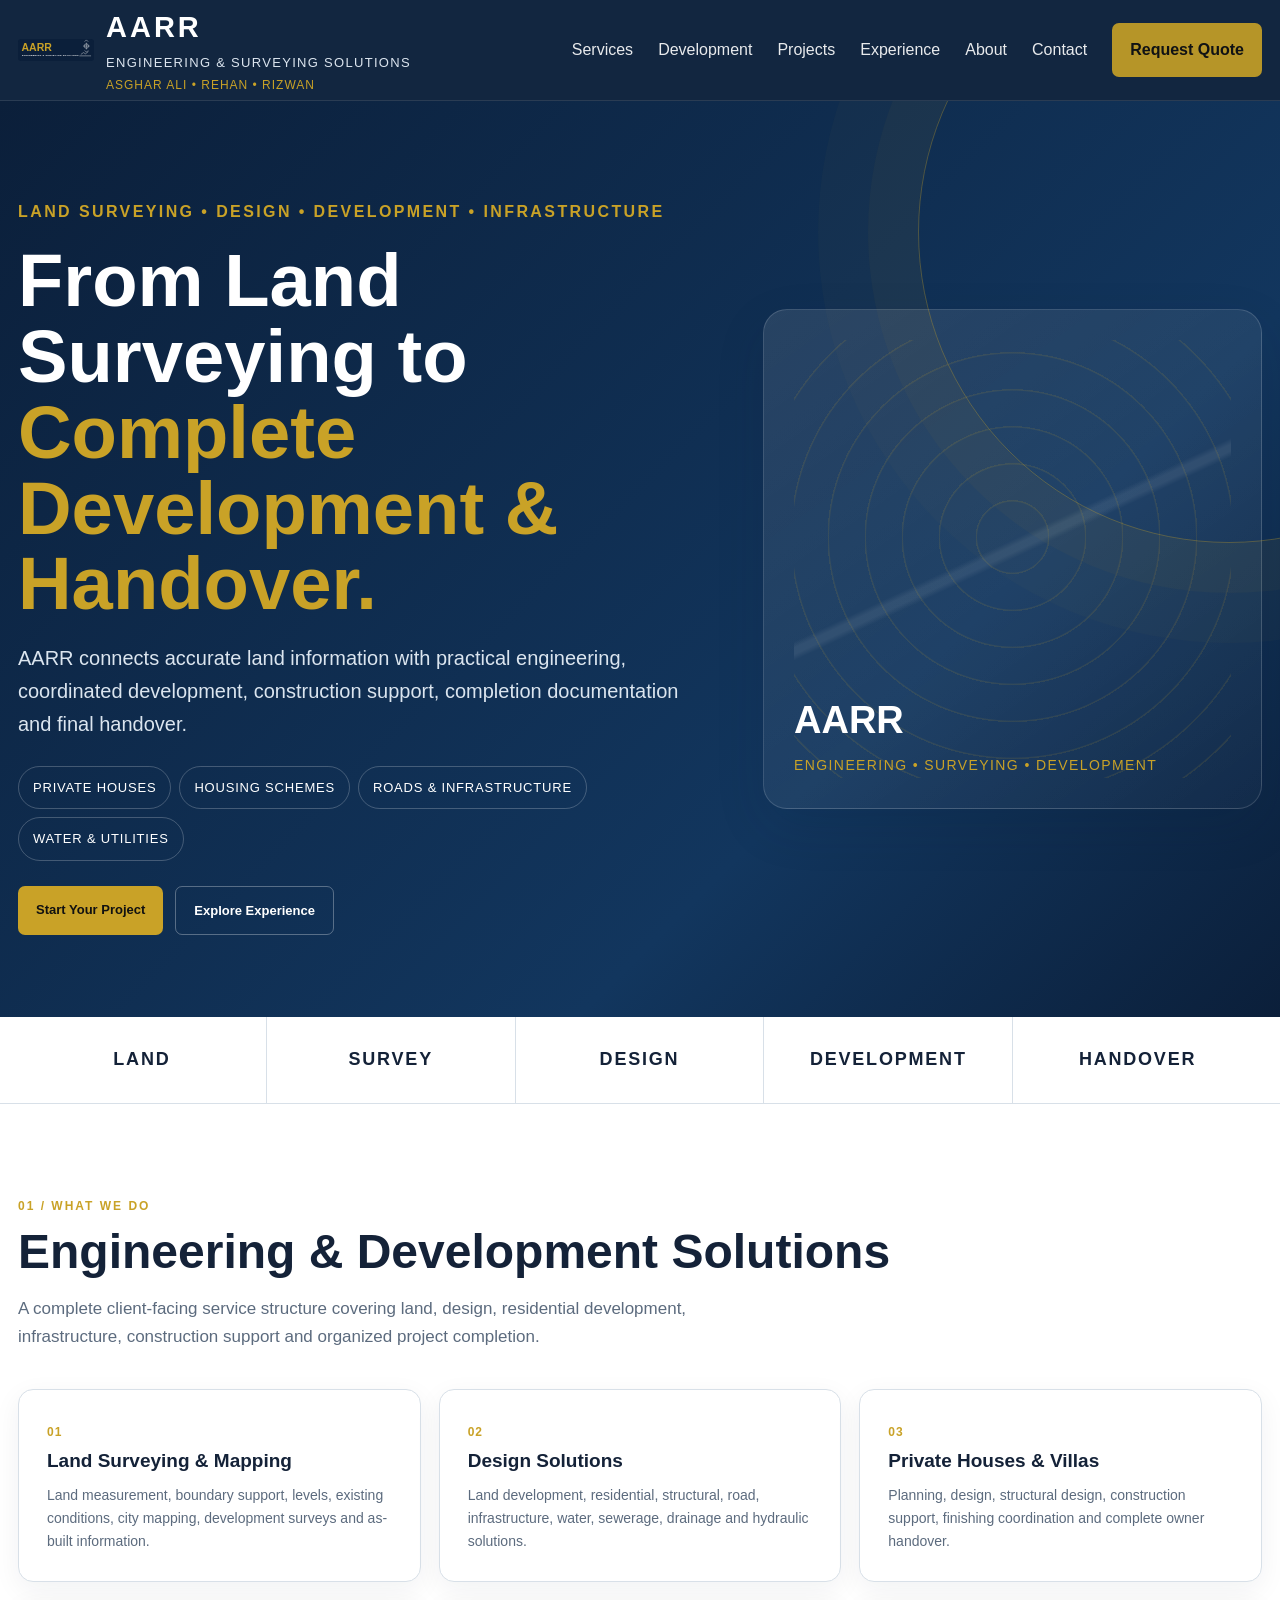
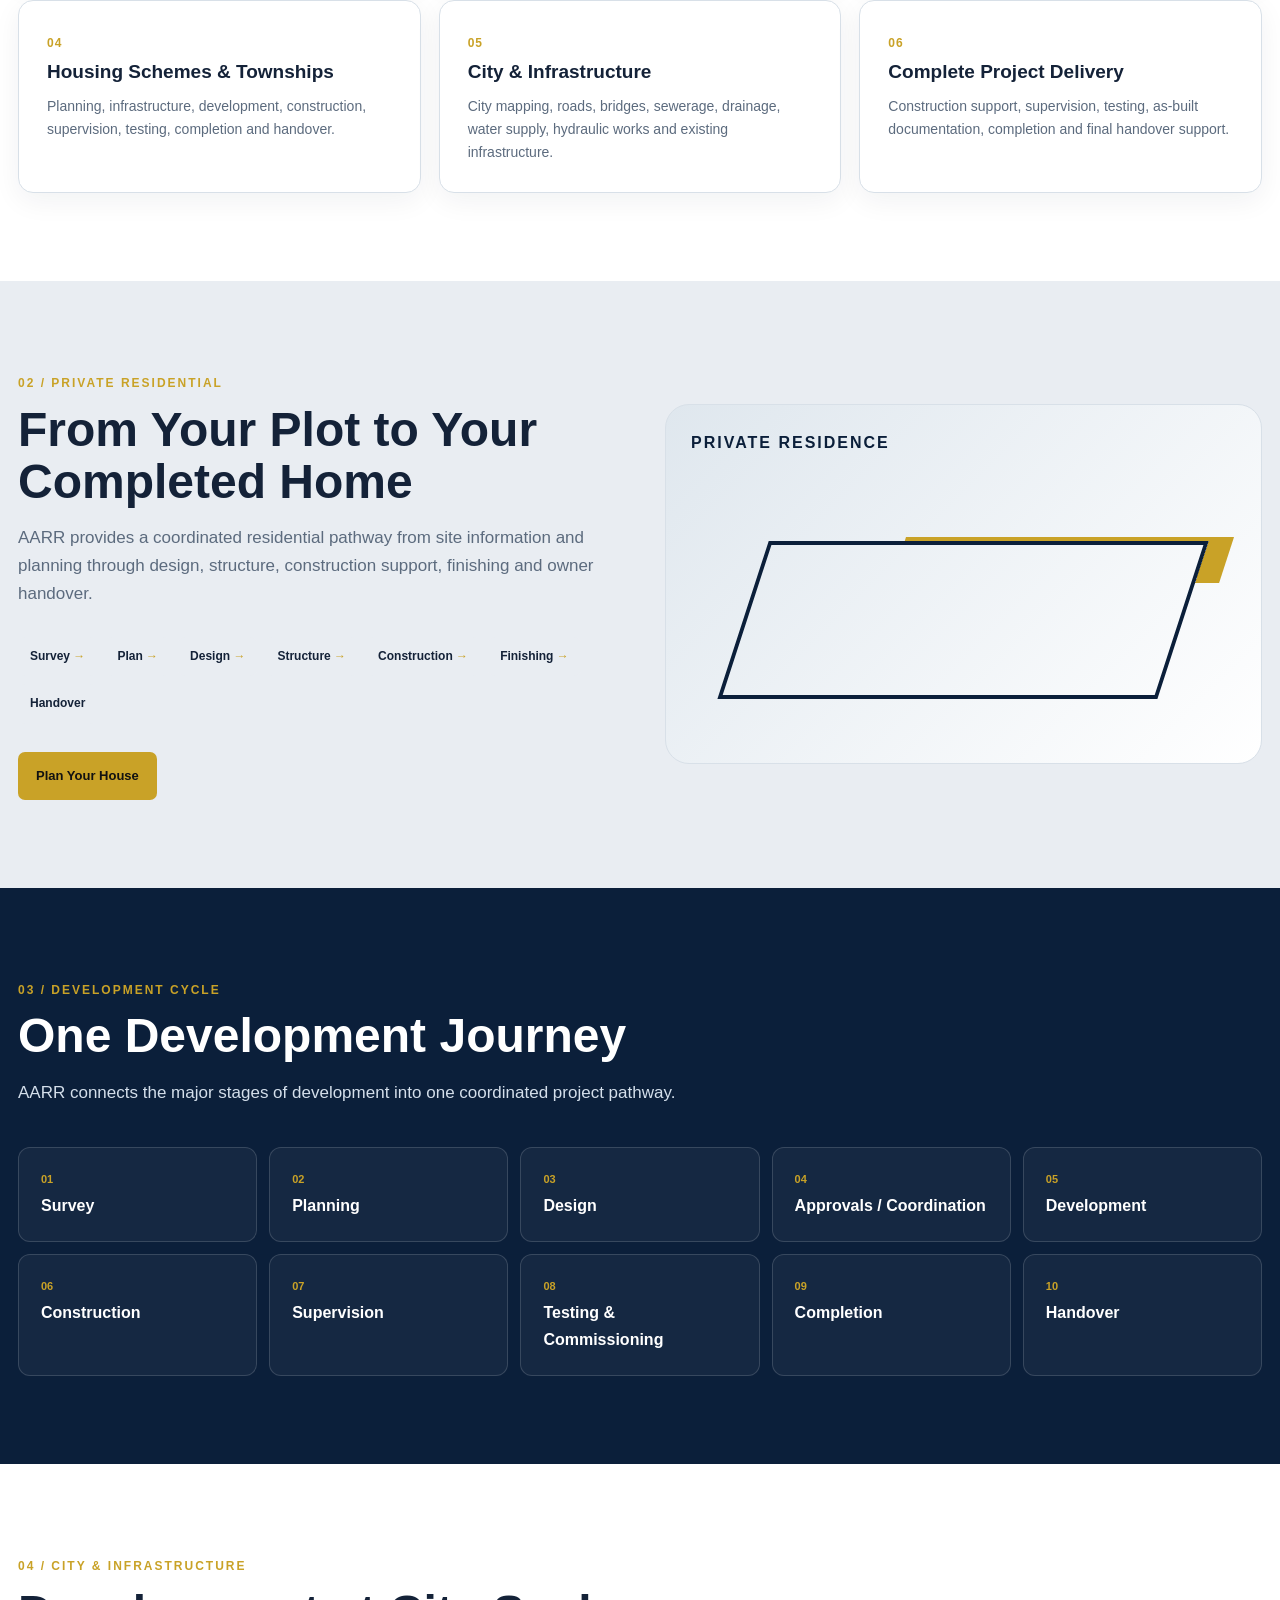
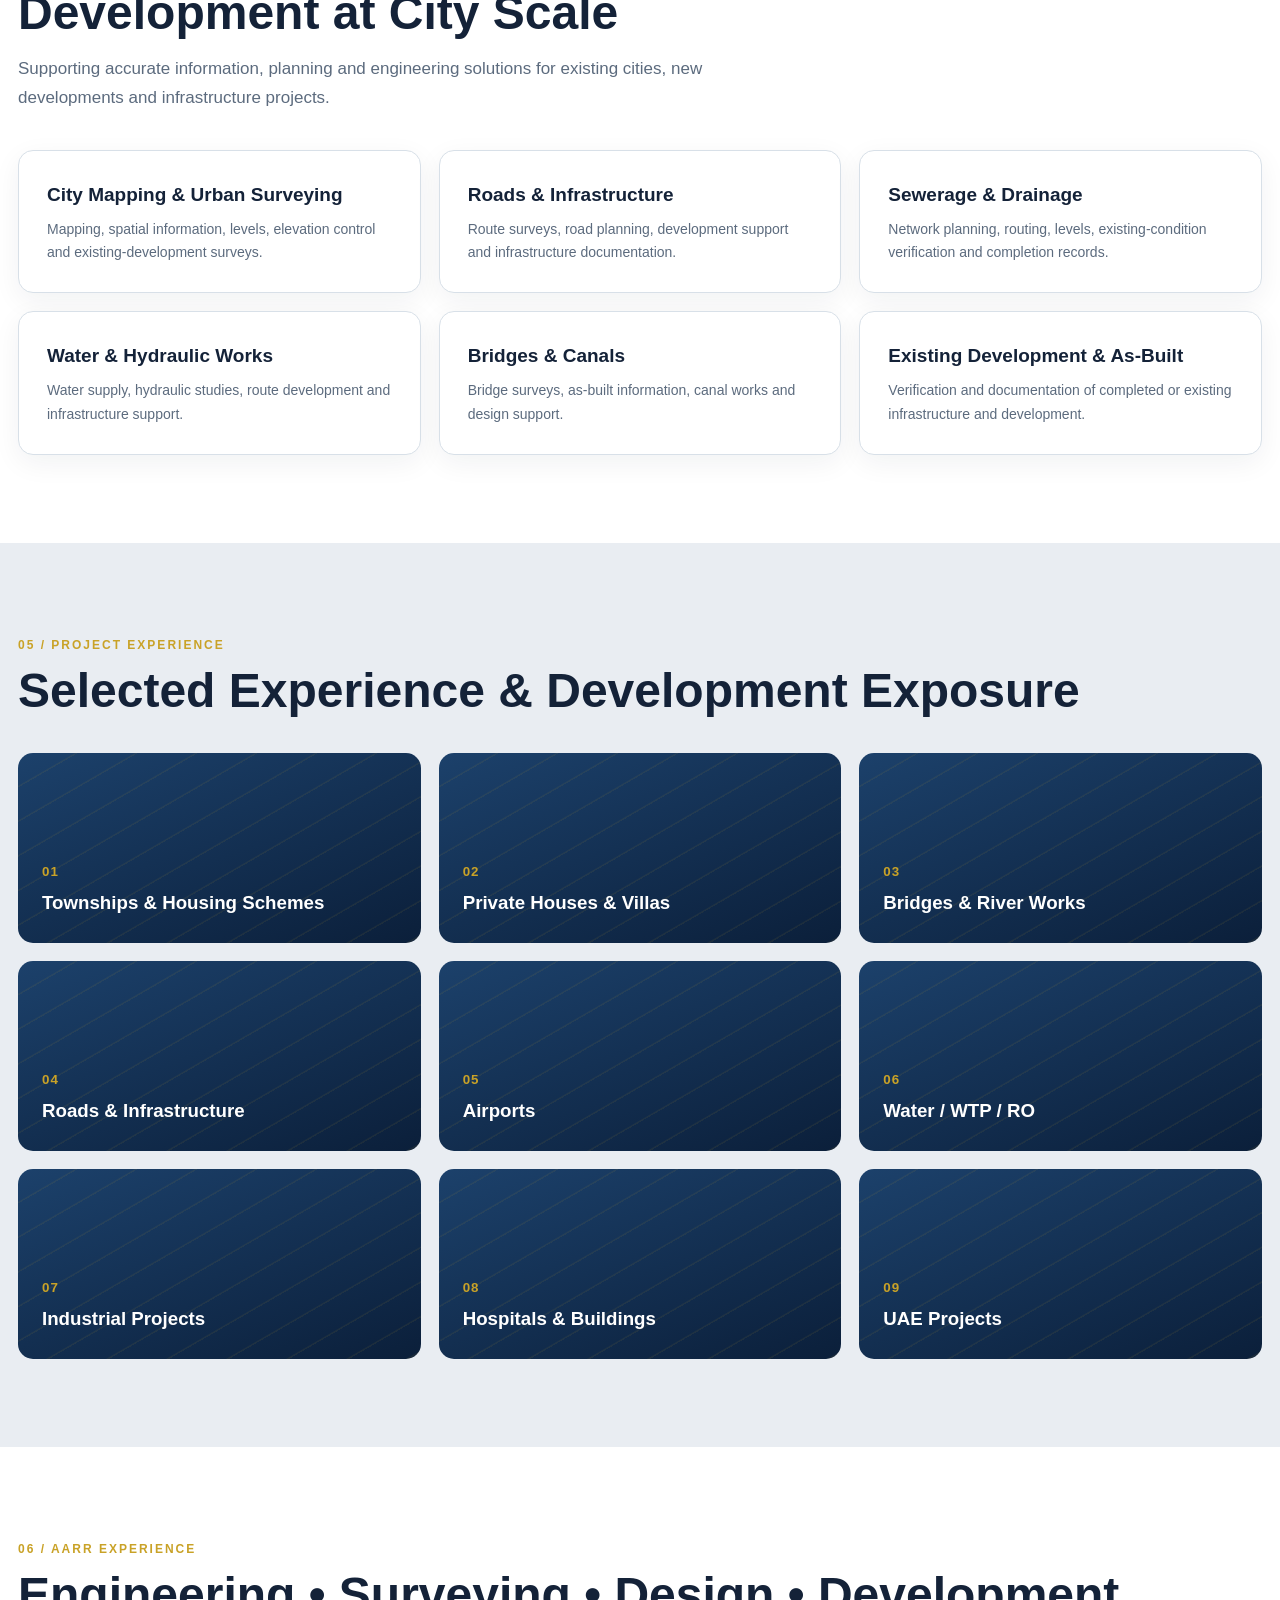
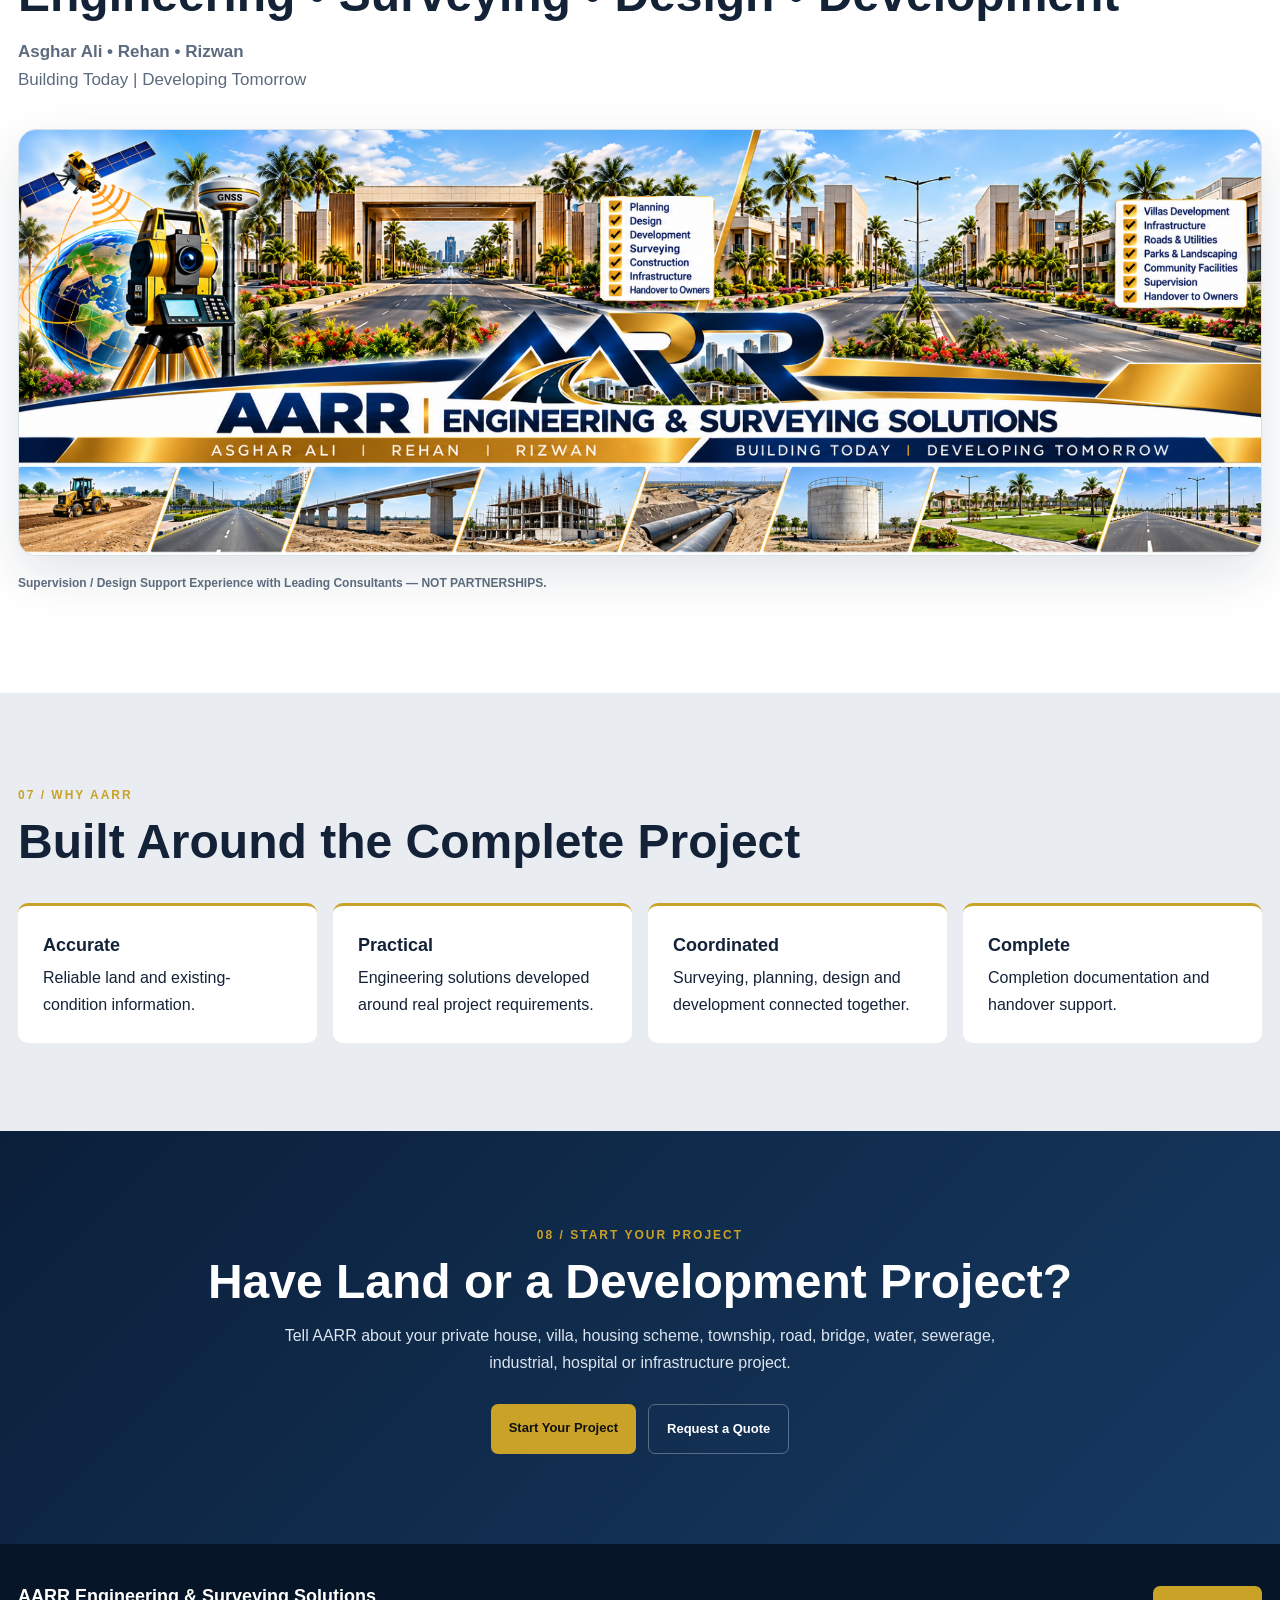
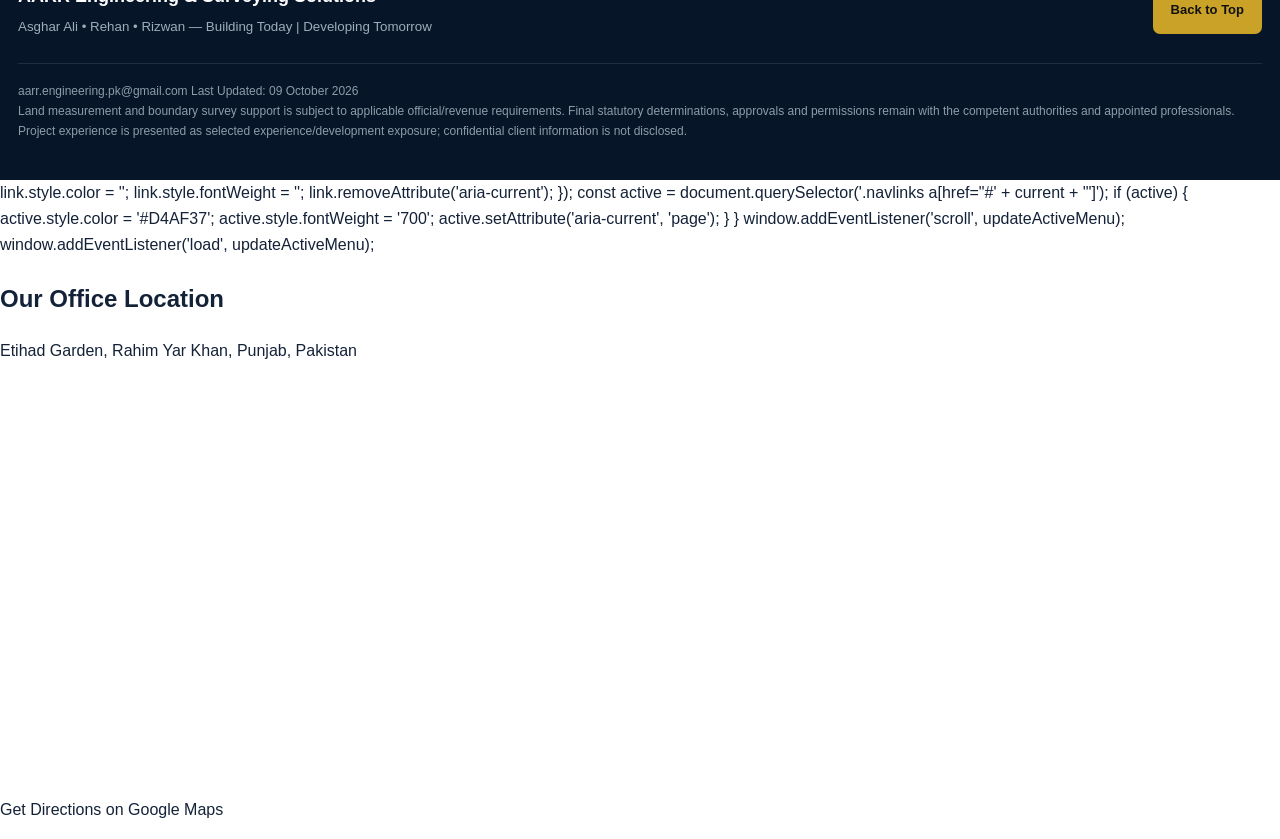
==== commit 0226a0e7: "Update index.html" ====
--- a/index.html
+++ b/index.html
@@ -433,6 +433,55 @@
 window.addEventListener('load', updateActiveMenu);
 
 </script>
+link.style.color = '';
+link.style.fontWeight = '';
+link.removeAttribute('aria-current');
+
+});
+
+const active = document.querySelector('.navlinks a[href="#' + current + '"]');
+
+if (active) {
+active.style.color = '#D4AF37';
+active.style.fontWeight = '700';
+active.setAttribute('aria-current', 'page');
+}
+
+}
+
+window.addEventListener('scroll', updateActiveMenu);
+window.addEventListener('load', updateActiveMenu);
+
+</script>
+
+<!-- AARR Engineering Office Map -->
+<section id="office-map" class="office-map">
+  <h2>Our Office Location</h2>
+  <p>Etihad Garden, Rahim Yar Khan, Punjab, Pakistan</p>
+
+  <div style="width:100%; height:400px;">
+    <iframe
+      title="AARR Engineering office location"
+      src="https://maps.google.com/maps?q=Etihad%20Garden%2C%20Rahim%20Yar%20Khan%2C%20Pakistan&output=embed"
+      width="100%"
+      height="100%"
+      style="border:0;"
+      loading="lazy"
+      allowfullscreen
+      referrerpolicy="no-referrer-when-downgrade">
+    </iframe>
+  </div>
+
+  <p>
+    <a href="https://www.google.com/maps/search/?api=1&query=Etihad%20Garden%2C%20Rahim%20Yar%20Khan%2C%20Pakistan"
+       target="_blank" rel="noopener noreferrer">
+      Get Directions on Google Maps
+    </a>
+  </p>
+</section>
 
 </body>
 </html>
+
+</body>
+</html>
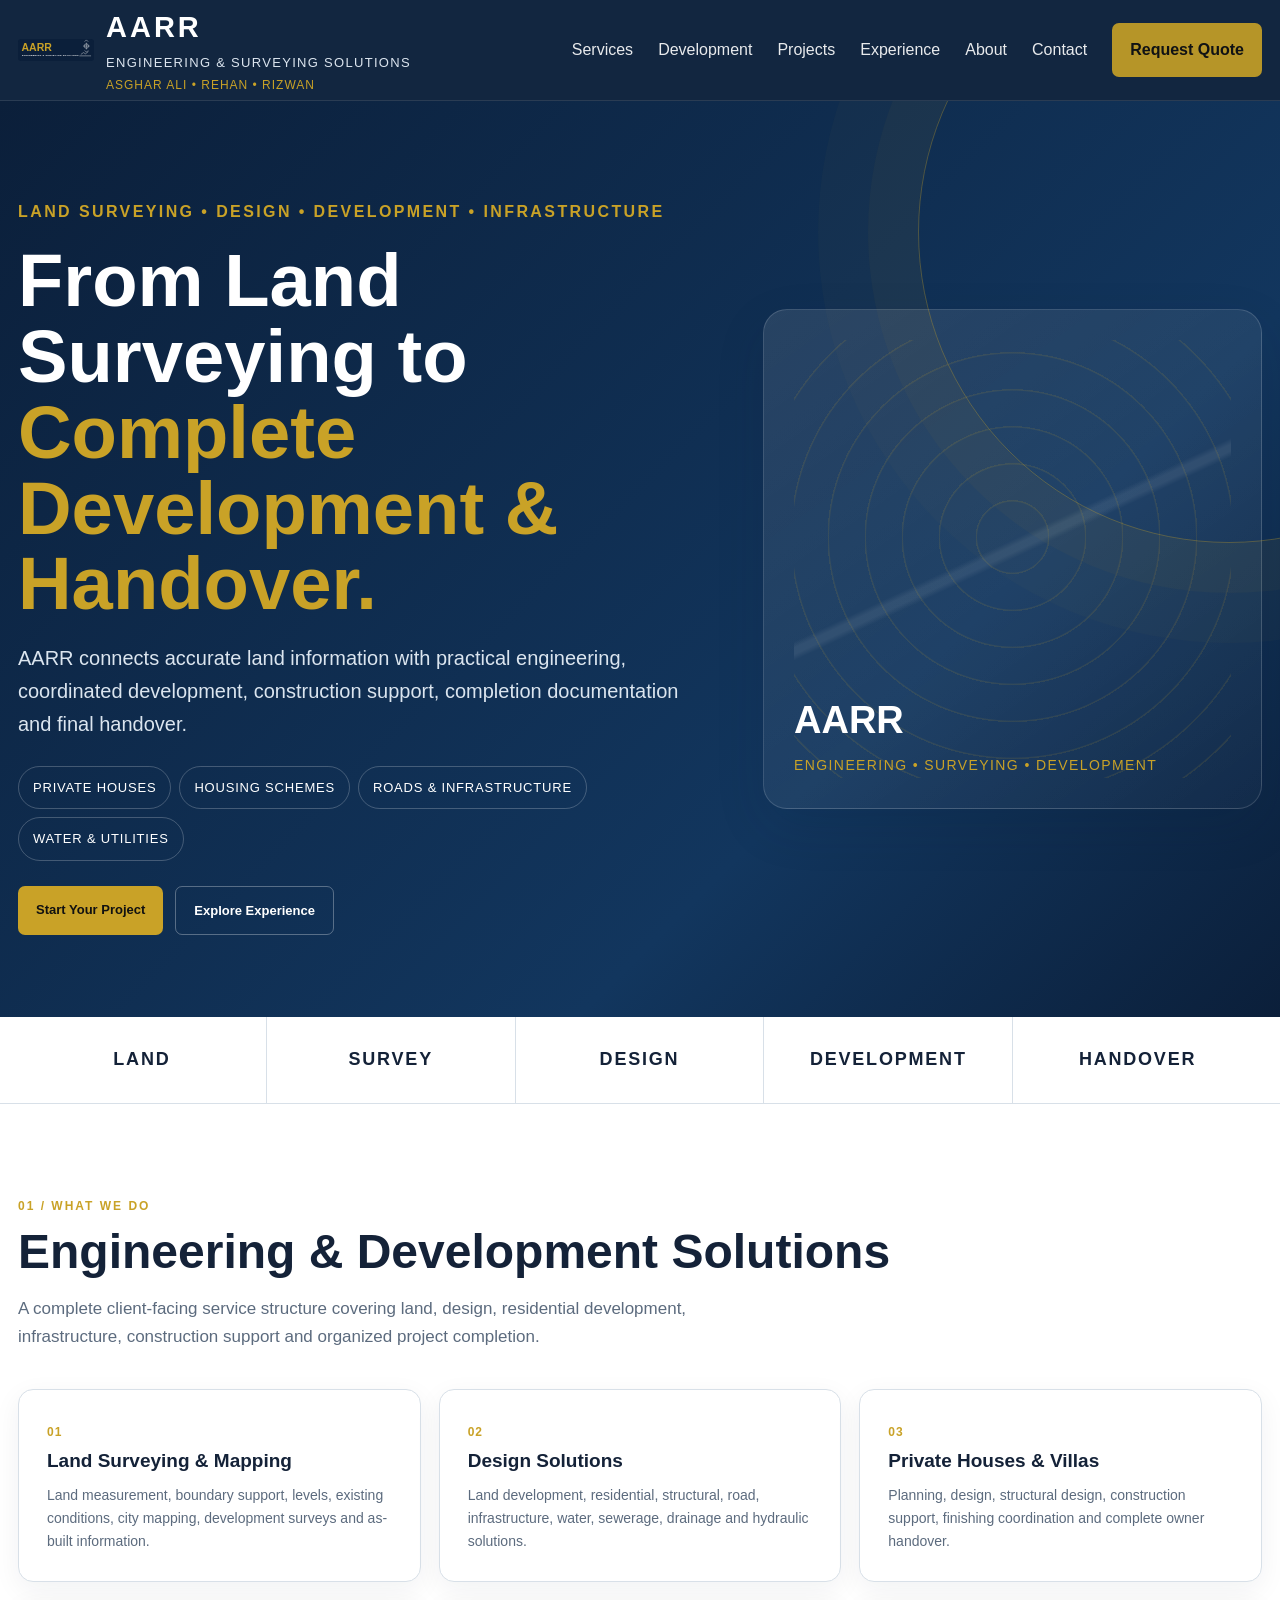
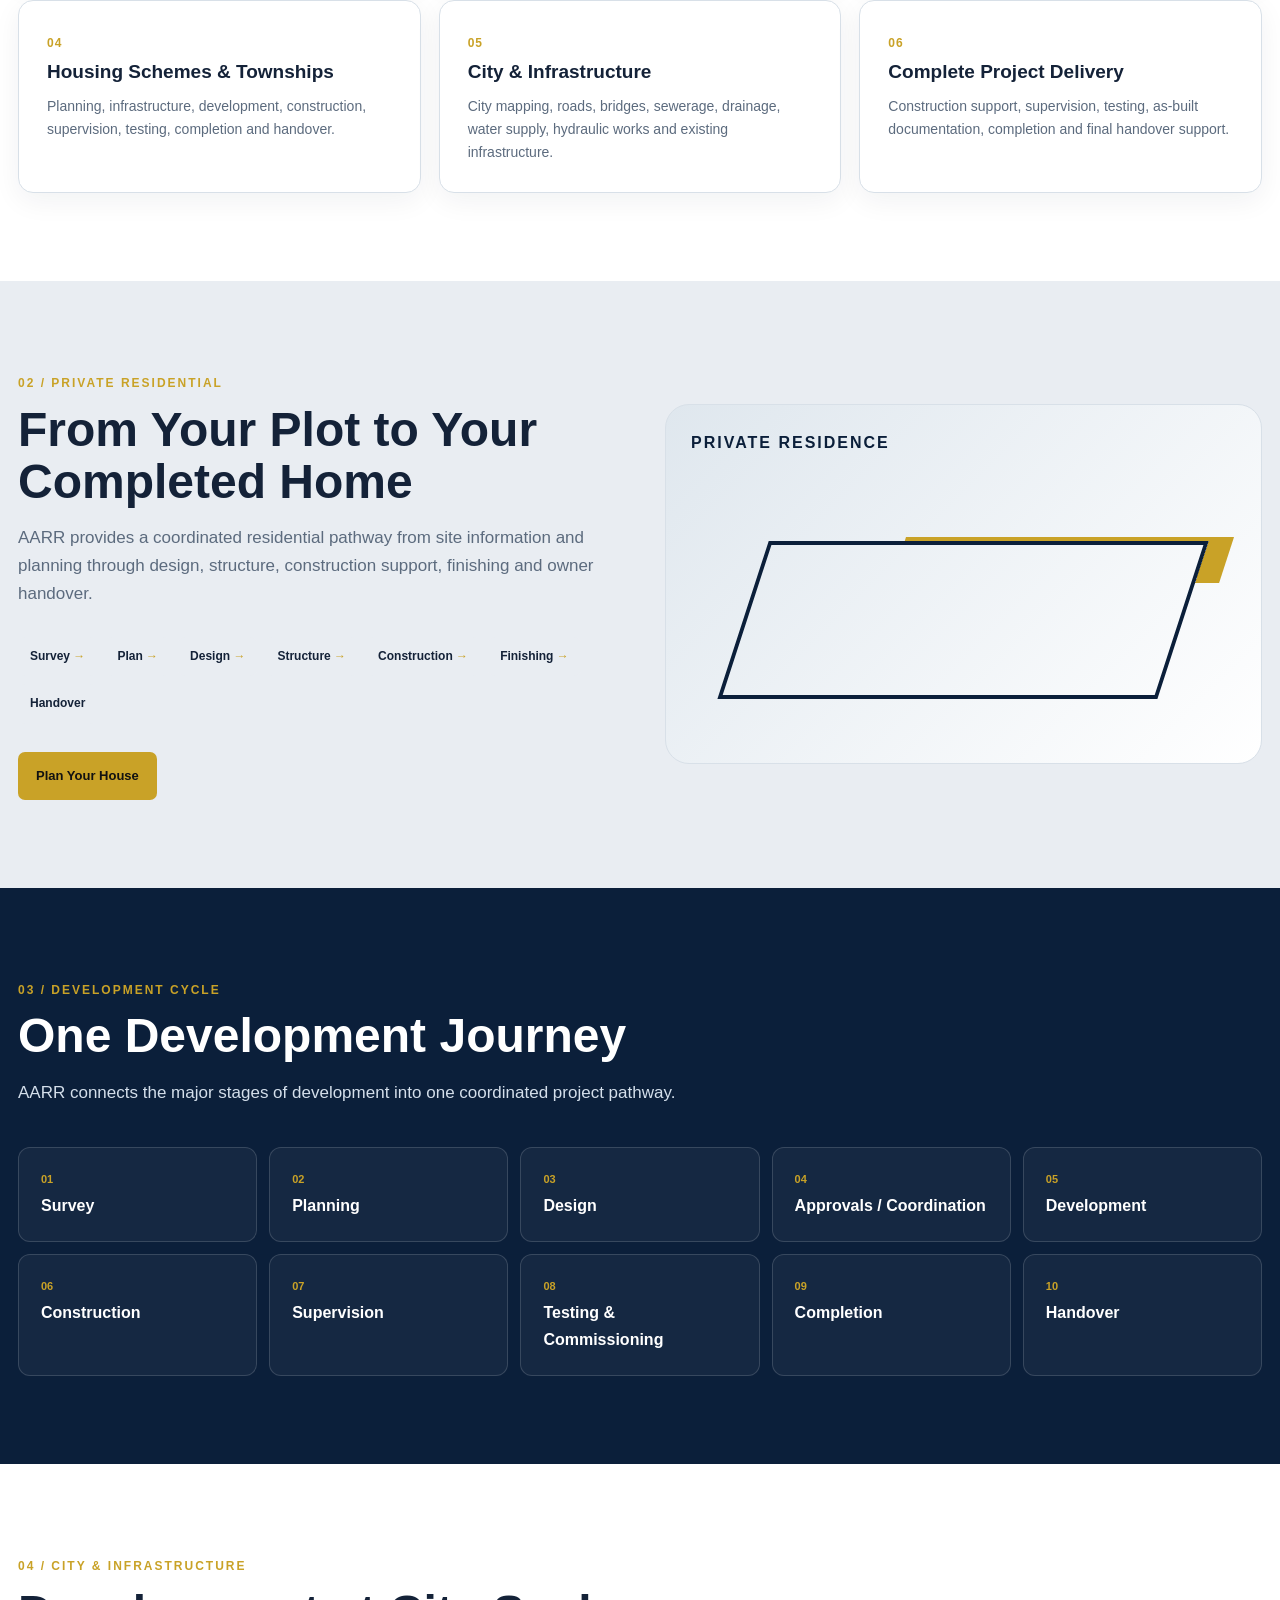
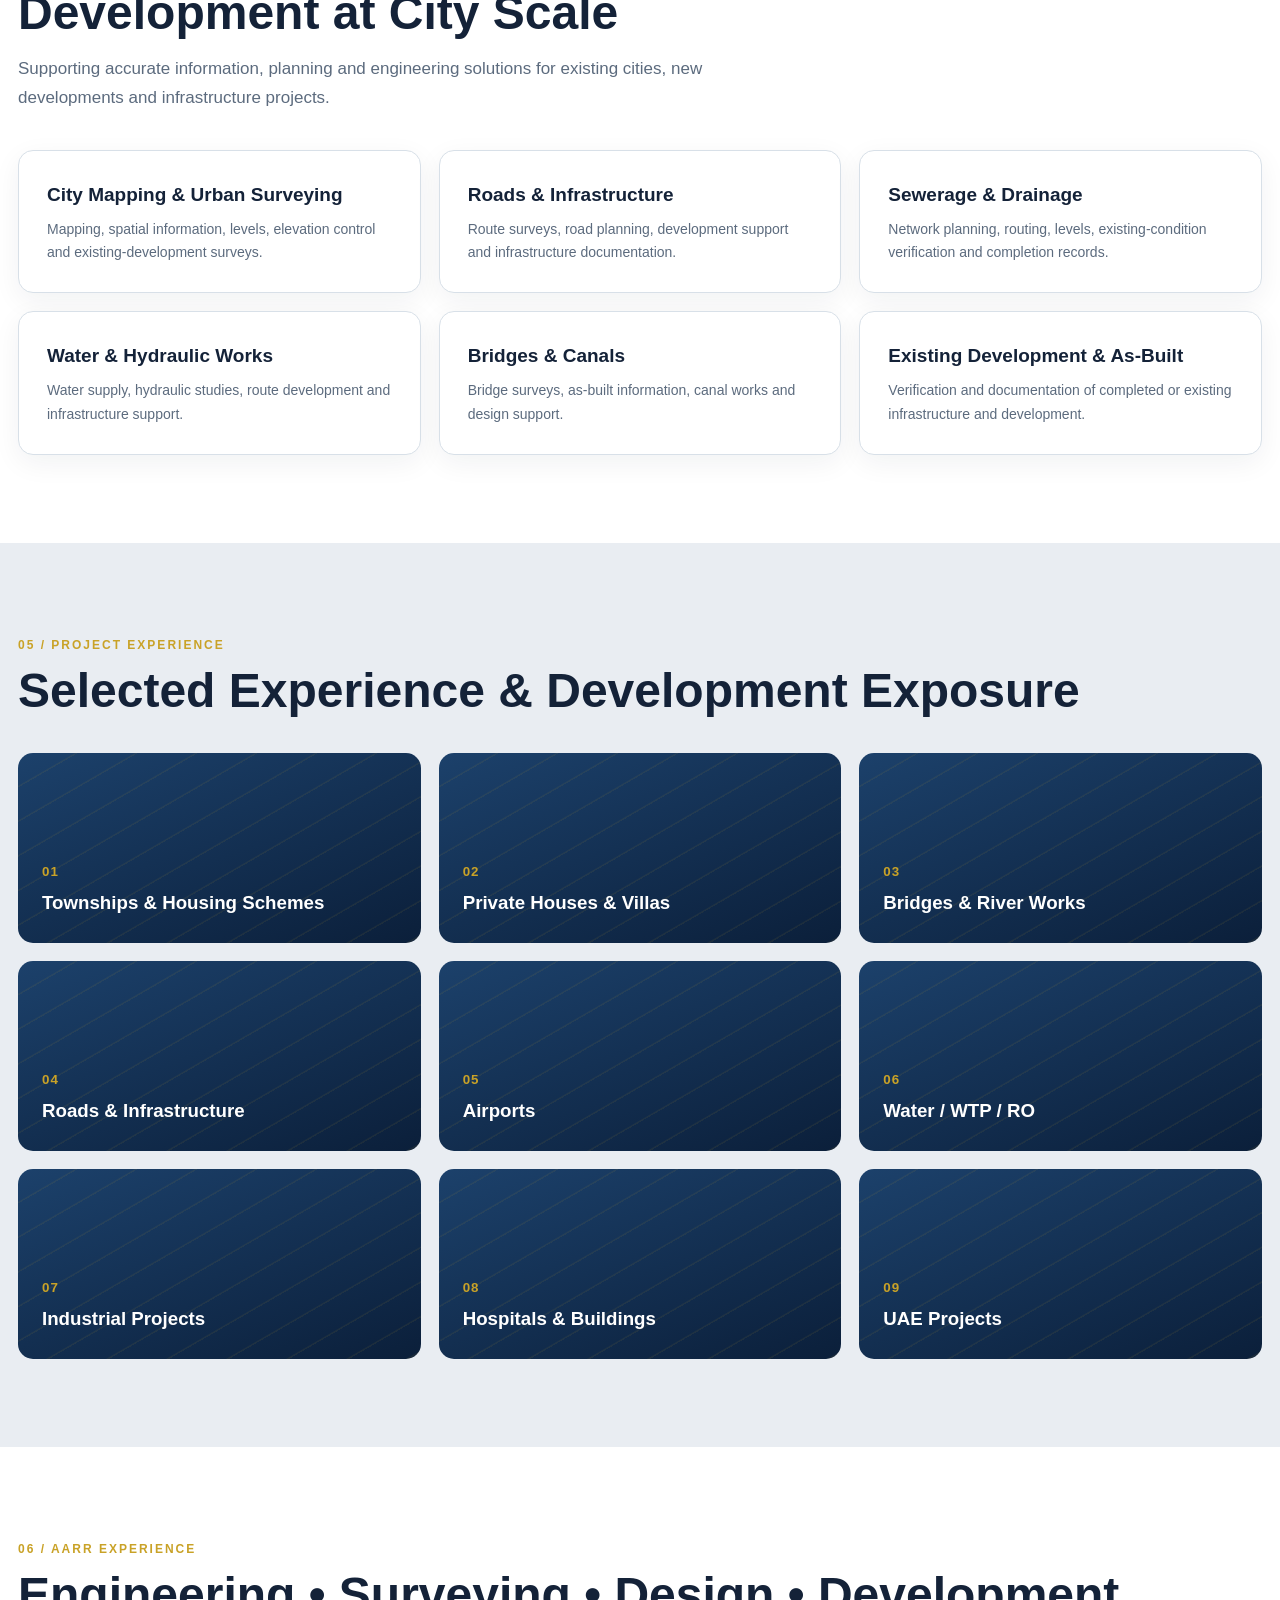
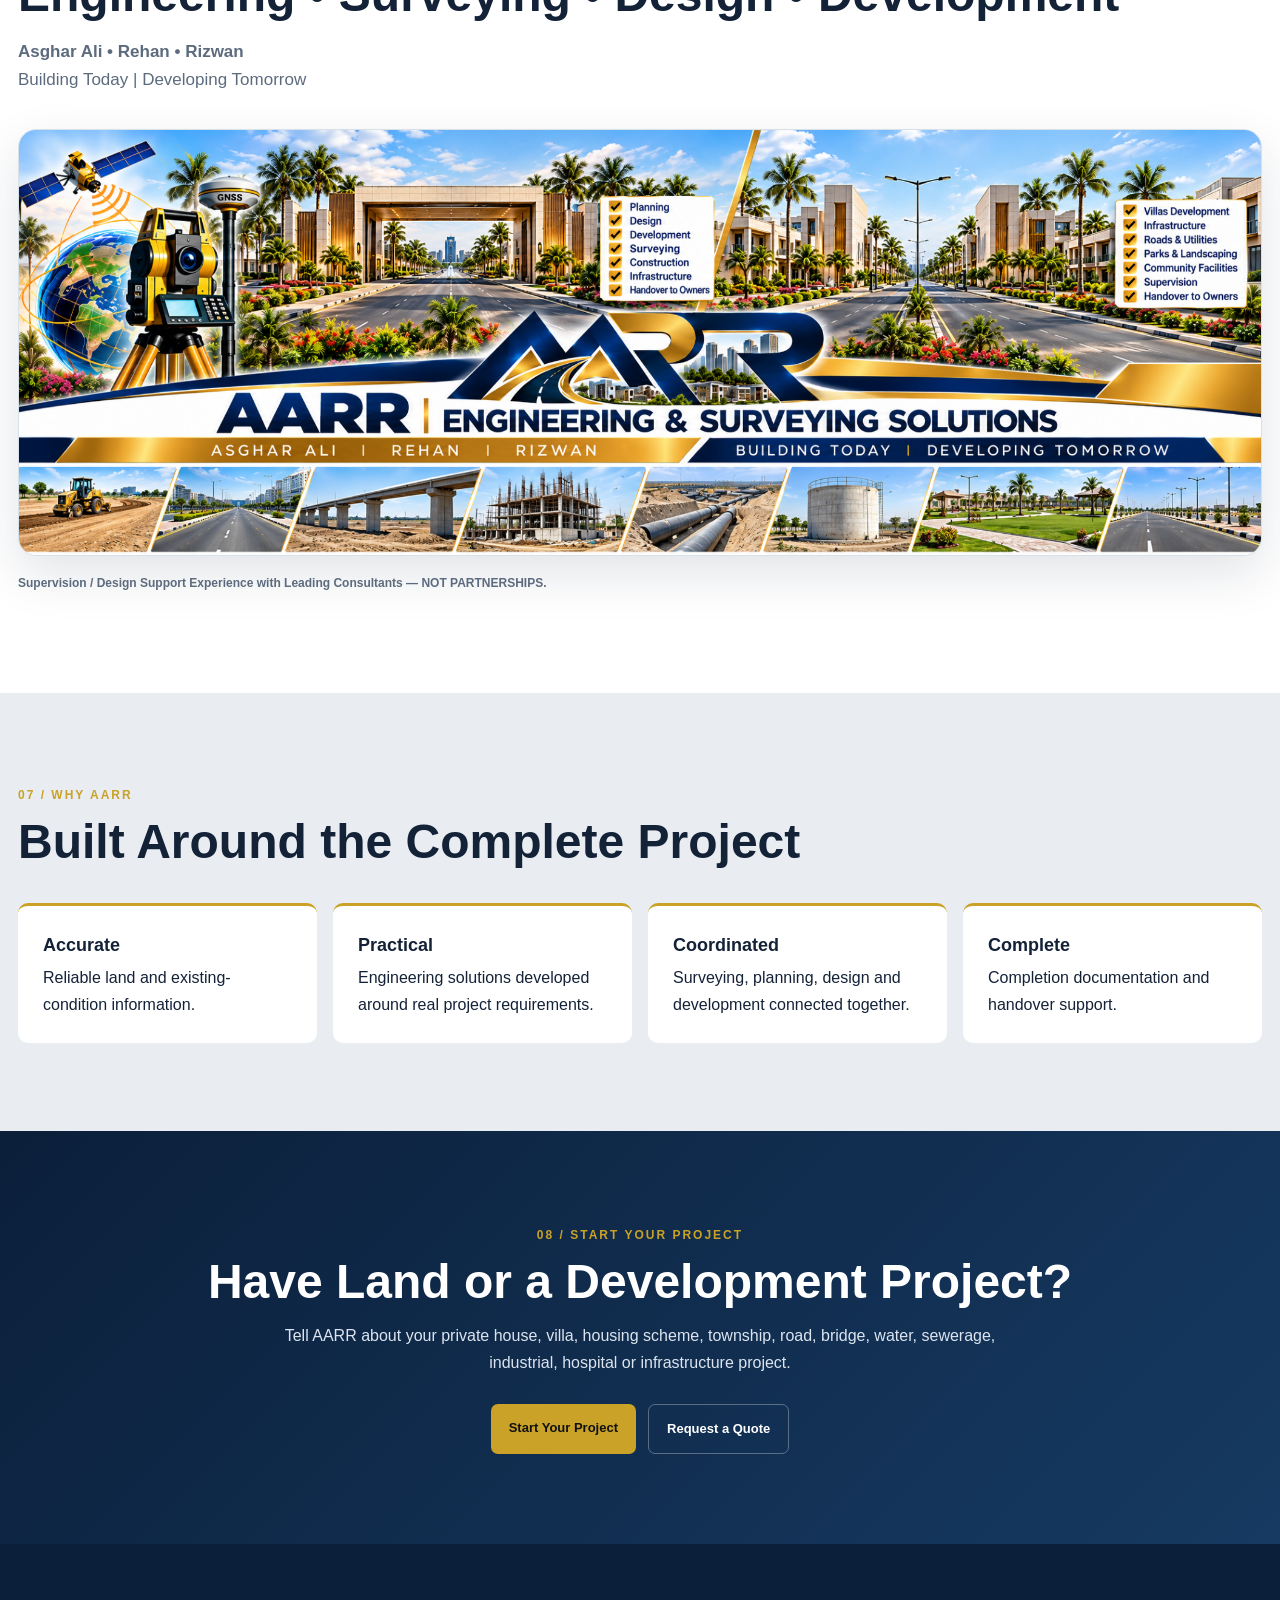
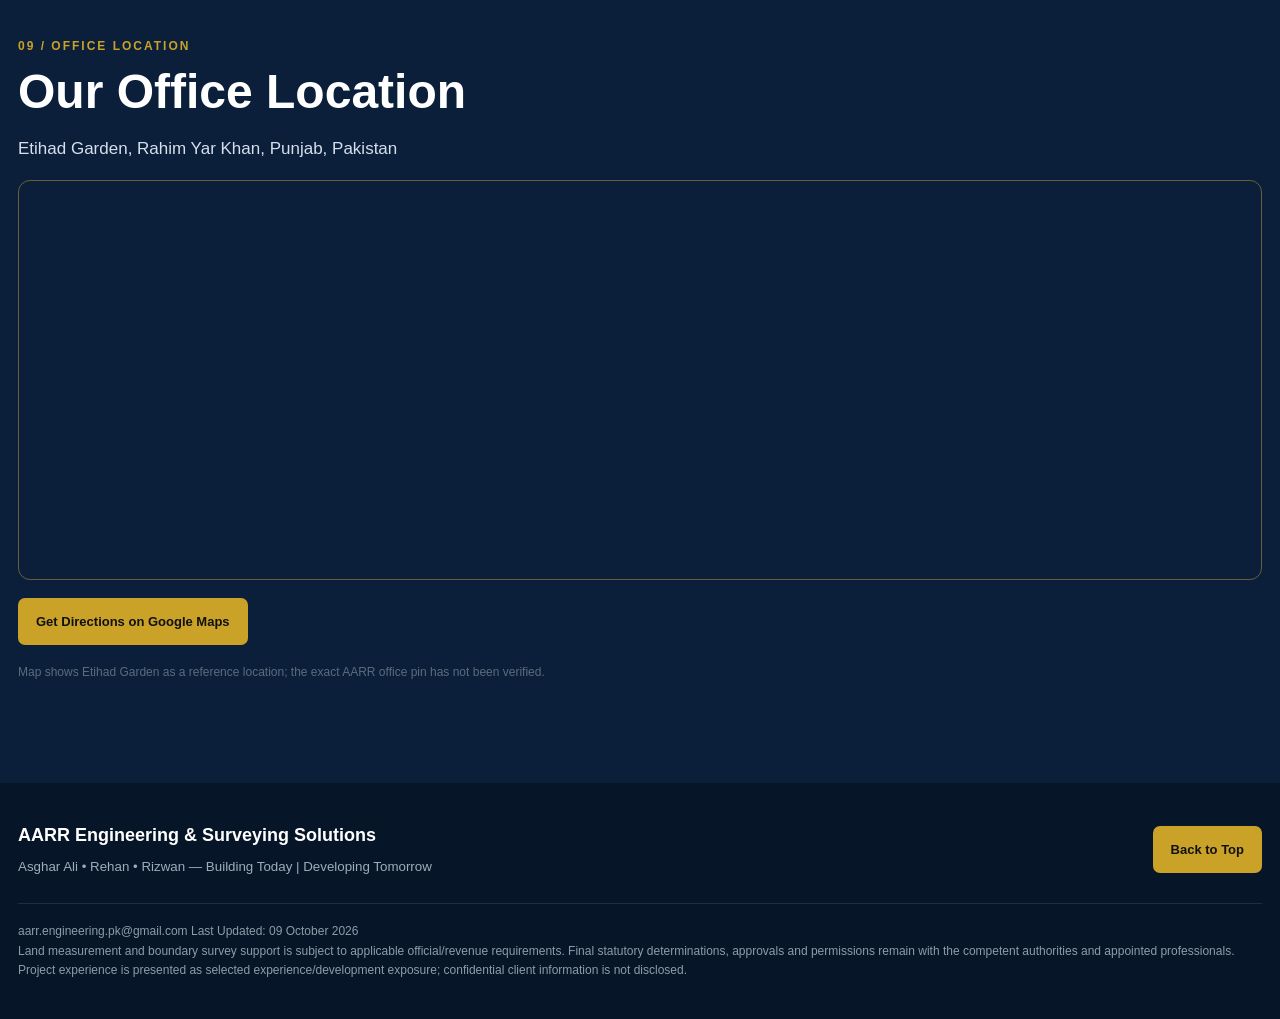
==== commit bc5fb60a: "Add AARR Engineering Office Map section Added a section for the AARR Engineering office map with an " ====
--- a/index.html
+++ b/index.html
@@ -355,6 +355,35 @@
 </div>
 </section>
 
+<!-- AARR Engineering Office Map -->
+<section id="office-map" class="section dark office-map">
+  <div class="container">
+    <span class="kicker">09 / OFFICE LOCATION</span>
+    <h2 class="title">Our Office Location</h2>
+    <p class="intro">Etihad Garden, Rahim Yar Khan, Punjab, Pakistan</p>
+    <div style="width:100%; height:400px; overflow:hidden; border-radius:12px; border:1px solid rgba(212,175,55,.45);">
+      <iframe
+        title="AARR Engineering office reference location at Etihad Garden, Rahim Yar Khan"
+        src="https://maps.google.com/maps?q=Etihad%20Garden%2C%20Rahim%20Yar%20Khan%2C%20Pakistan&output=embed"
+        width="100%"
+        height="400"
+        style="border:0; display:block;"
+        loading="lazy"
+        allowfullscreen
+        referrerpolicy="no-referrer-when-downgrade">
+      </iframe>
+    </div>
+    <p style="margin-top:18px;">
+      <a class="btn primary"
+         href="https://www.google.com/maps/search/?api=1&amp;query=Etihad%20Garden%2C%20Rahim%20Yar%20Khan%2C%20Pakistan"
+         target="_blank" rel="noopener noreferrer">
+        Get Directions on Google Maps
+      </a>
+    </p>
+    <p class="note">Map shows Etihad Garden as a reference location; the exact AARR office pin has not been verified.</p>
+  </div>
+</section>
+
 </main>
 
 <footer class="footer">
@@ -433,55 +462,6 @@
 window.addEventListener('load', updateActiveMenu);
 
 </script>
-link.style.color = '';
-link.style.fontWeight = '';
-link.removeAttribute('aria-current');
-
-});
-
-const active = document.querySelector('.navlinks a[href="#' + current + '"]');
-
-if (active) {
-active.style.color = '#D4AF37';
-active.style.fontWeight = '700';
-active.setAttribute('aria-current', 'page');
-}
-
-}
-
-window.addEventListener('scroll', updateActiveMenu);
-window.addEventListener('load', updateActiveMenu);
-
-</script>
-
-<!-- AARR Engineering Office Map -->
-<section id="office-map" class="office-map">
-  <h2>Our Office Location</h2>
-  <p>Etihad Garden, Rahim Yar Khan, Punjab, Pakistan</p>
-
-  <div style="width:100%; height:400px;">
-    <iframe
-      title="AARR Engineering office location"
-      src="https://maps.google.com/maps?q=Etihad%20Garden%2C%20Rahim%20Yar%20Khan%2C%20Pakistan&output=embed"
-      width="100%"
-      height="100%"
-      style="border:0;"
-      loading="lazy"
-      allowfullscreen
-      referrerpolicy="no-referrer-when-downgrade">
-    </iframe>
-  </div>
-
-  <p>
-    <a href="https://www.google.com/maps/search/?api=1&query=Etihad%20Garden%2C%20Rahim%20Yar%20Khan%2C%20Pakistan"
-       target="_blank" rel="noopener noreferrer">
-      Get Directions on Google Maps
-    </a>
-  </p>
-</section>
 
 </body>
 </html>
-
-</body>
-</html>
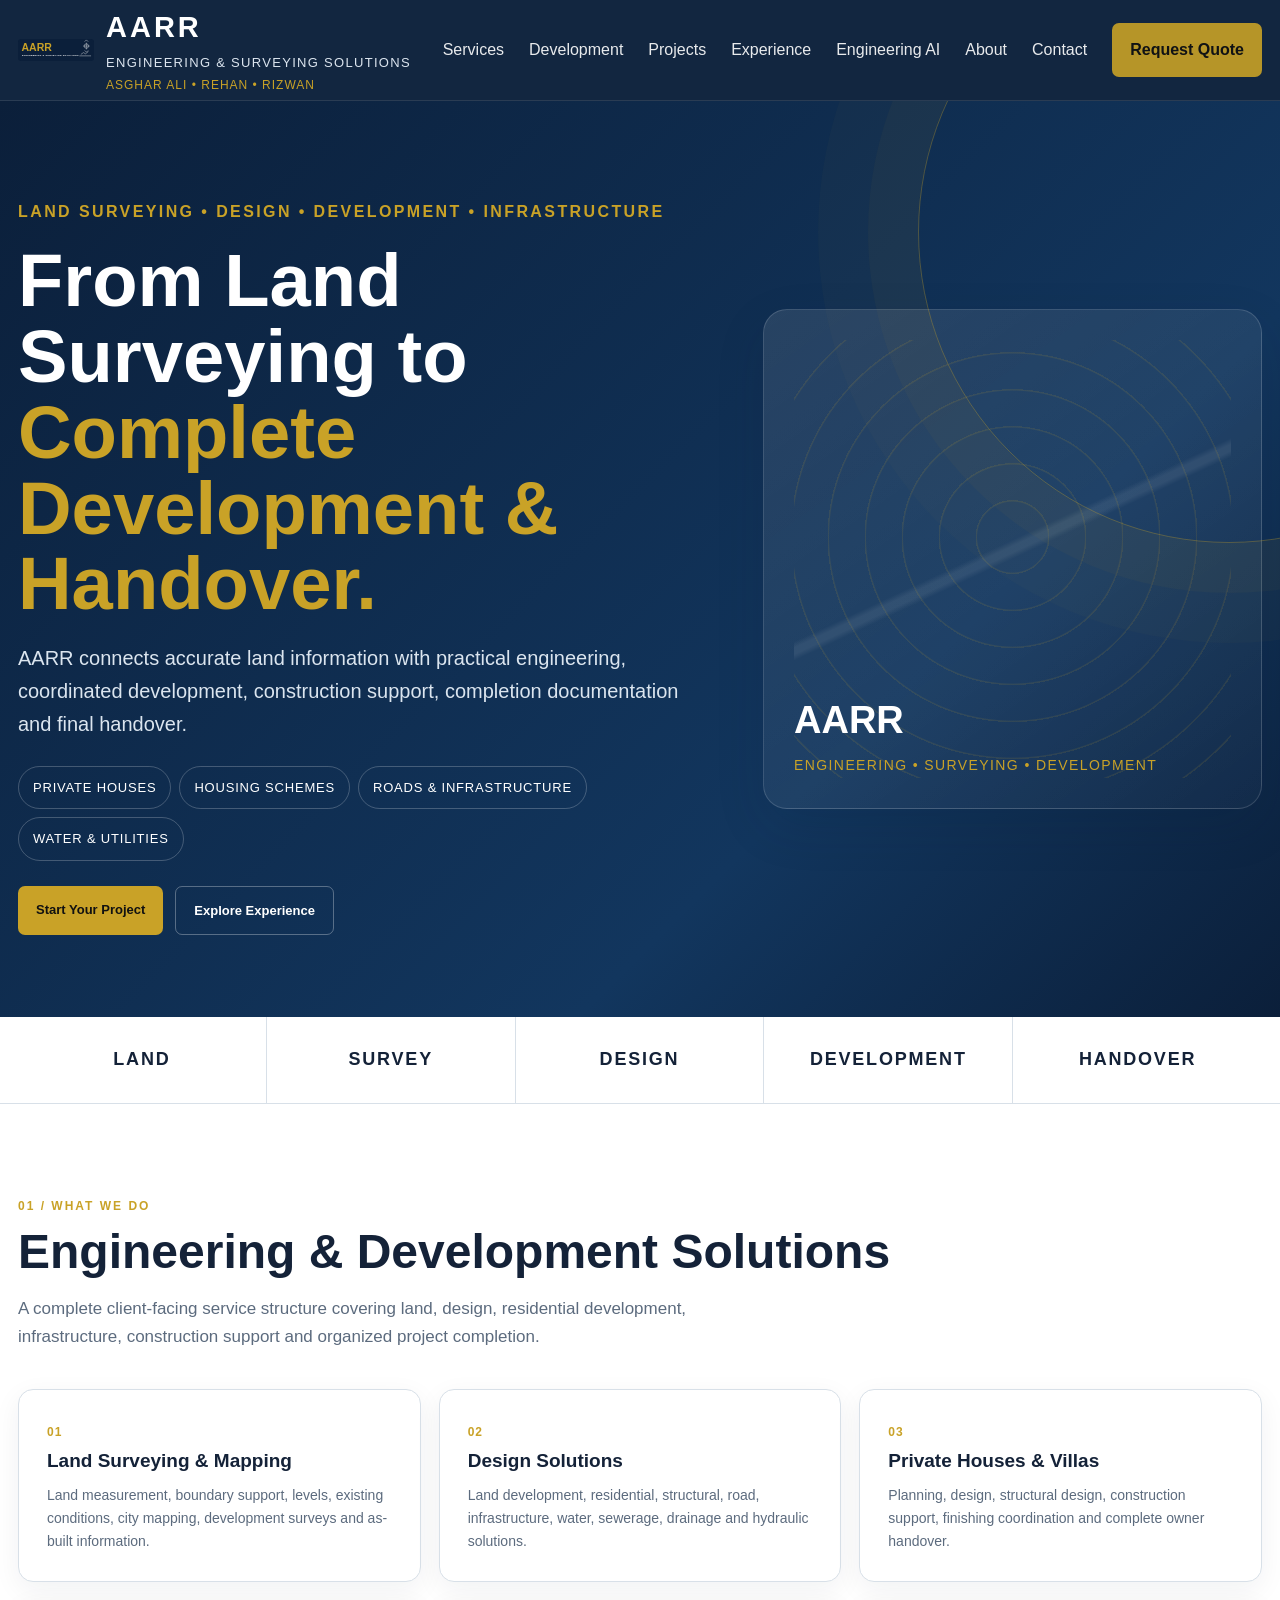
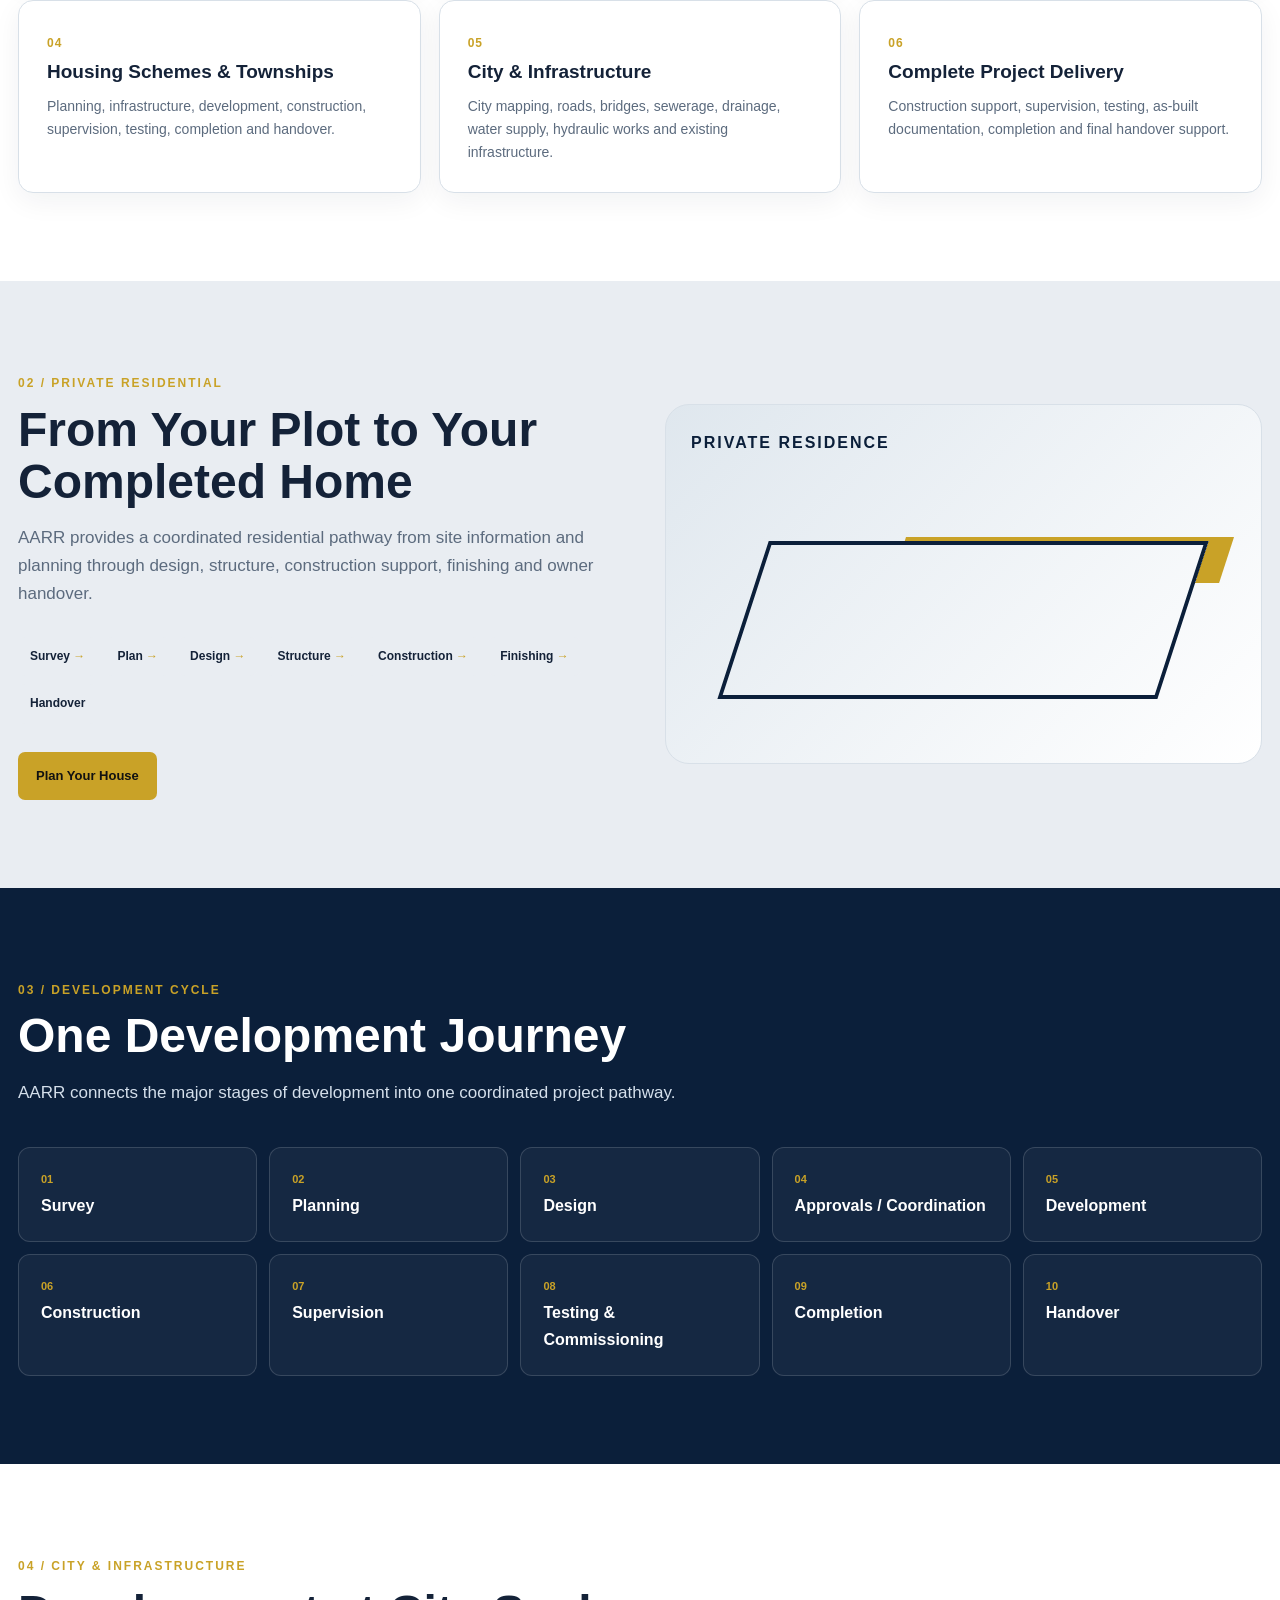
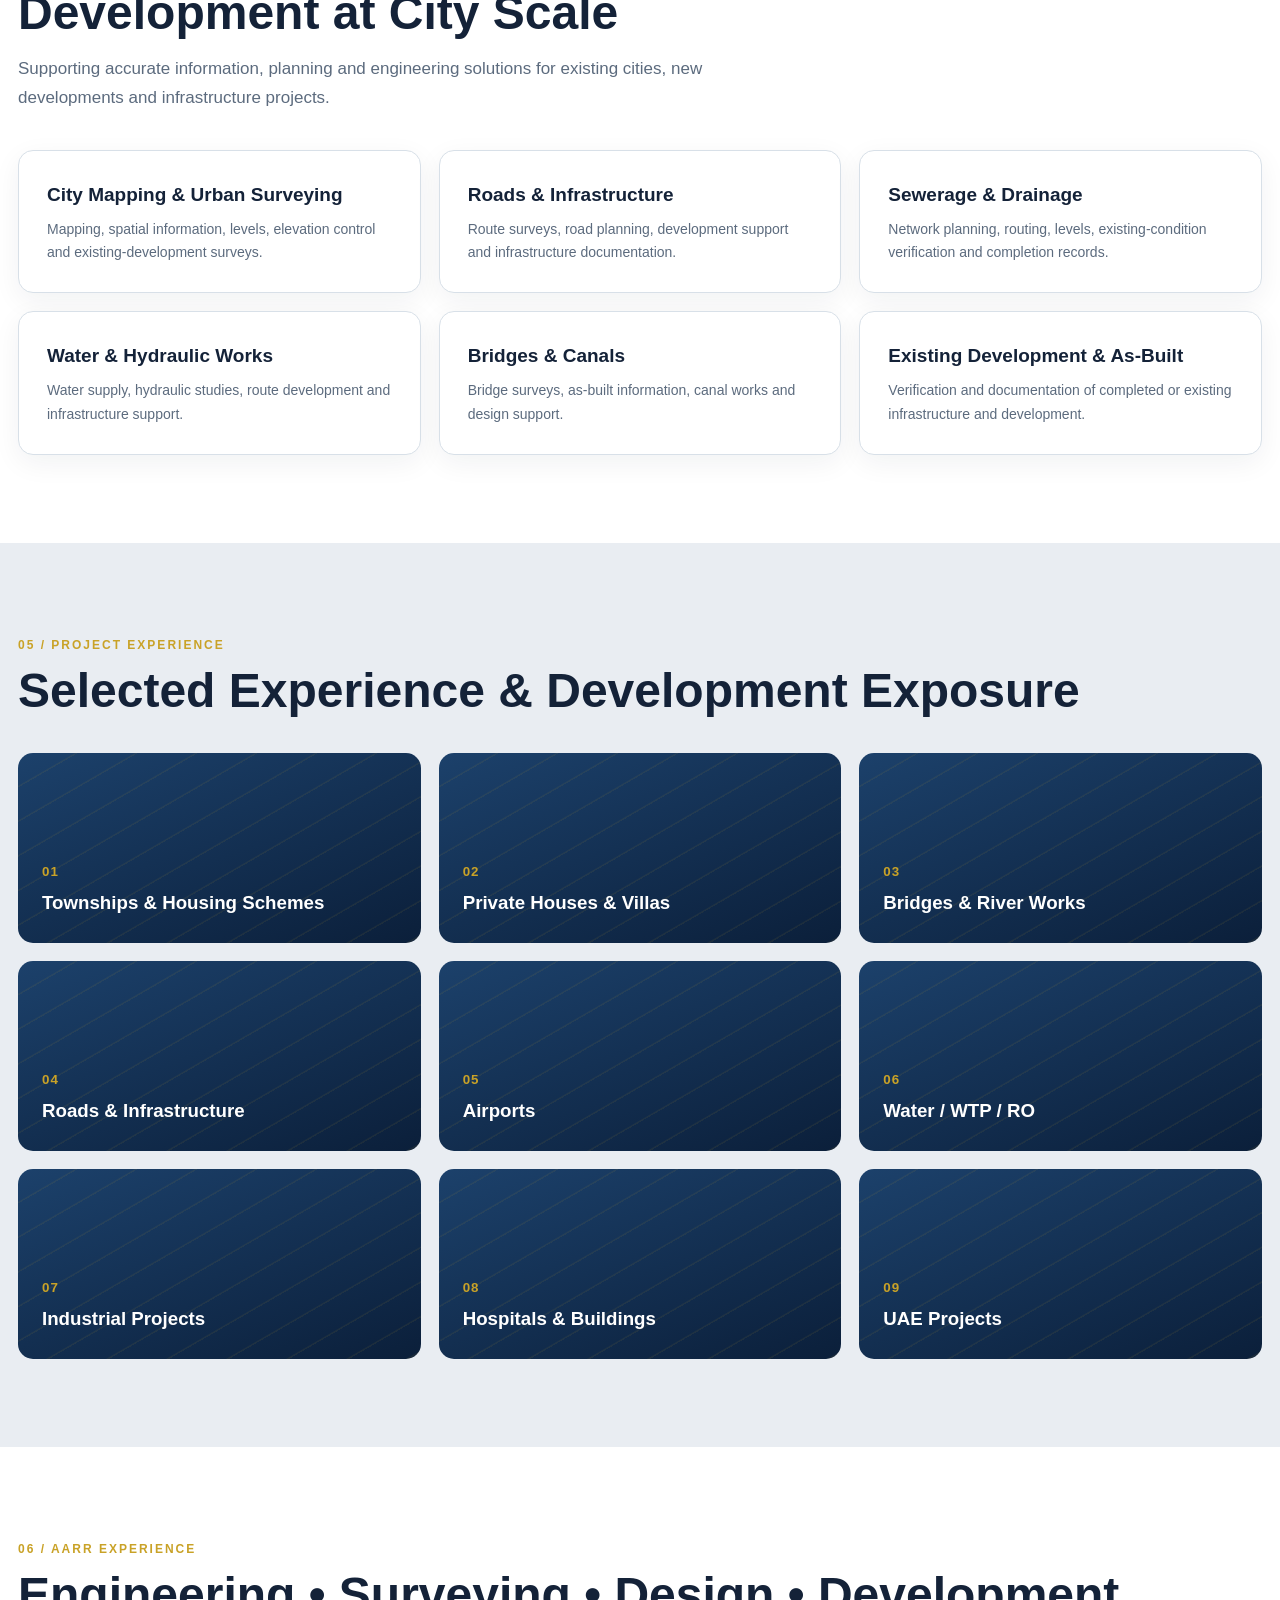
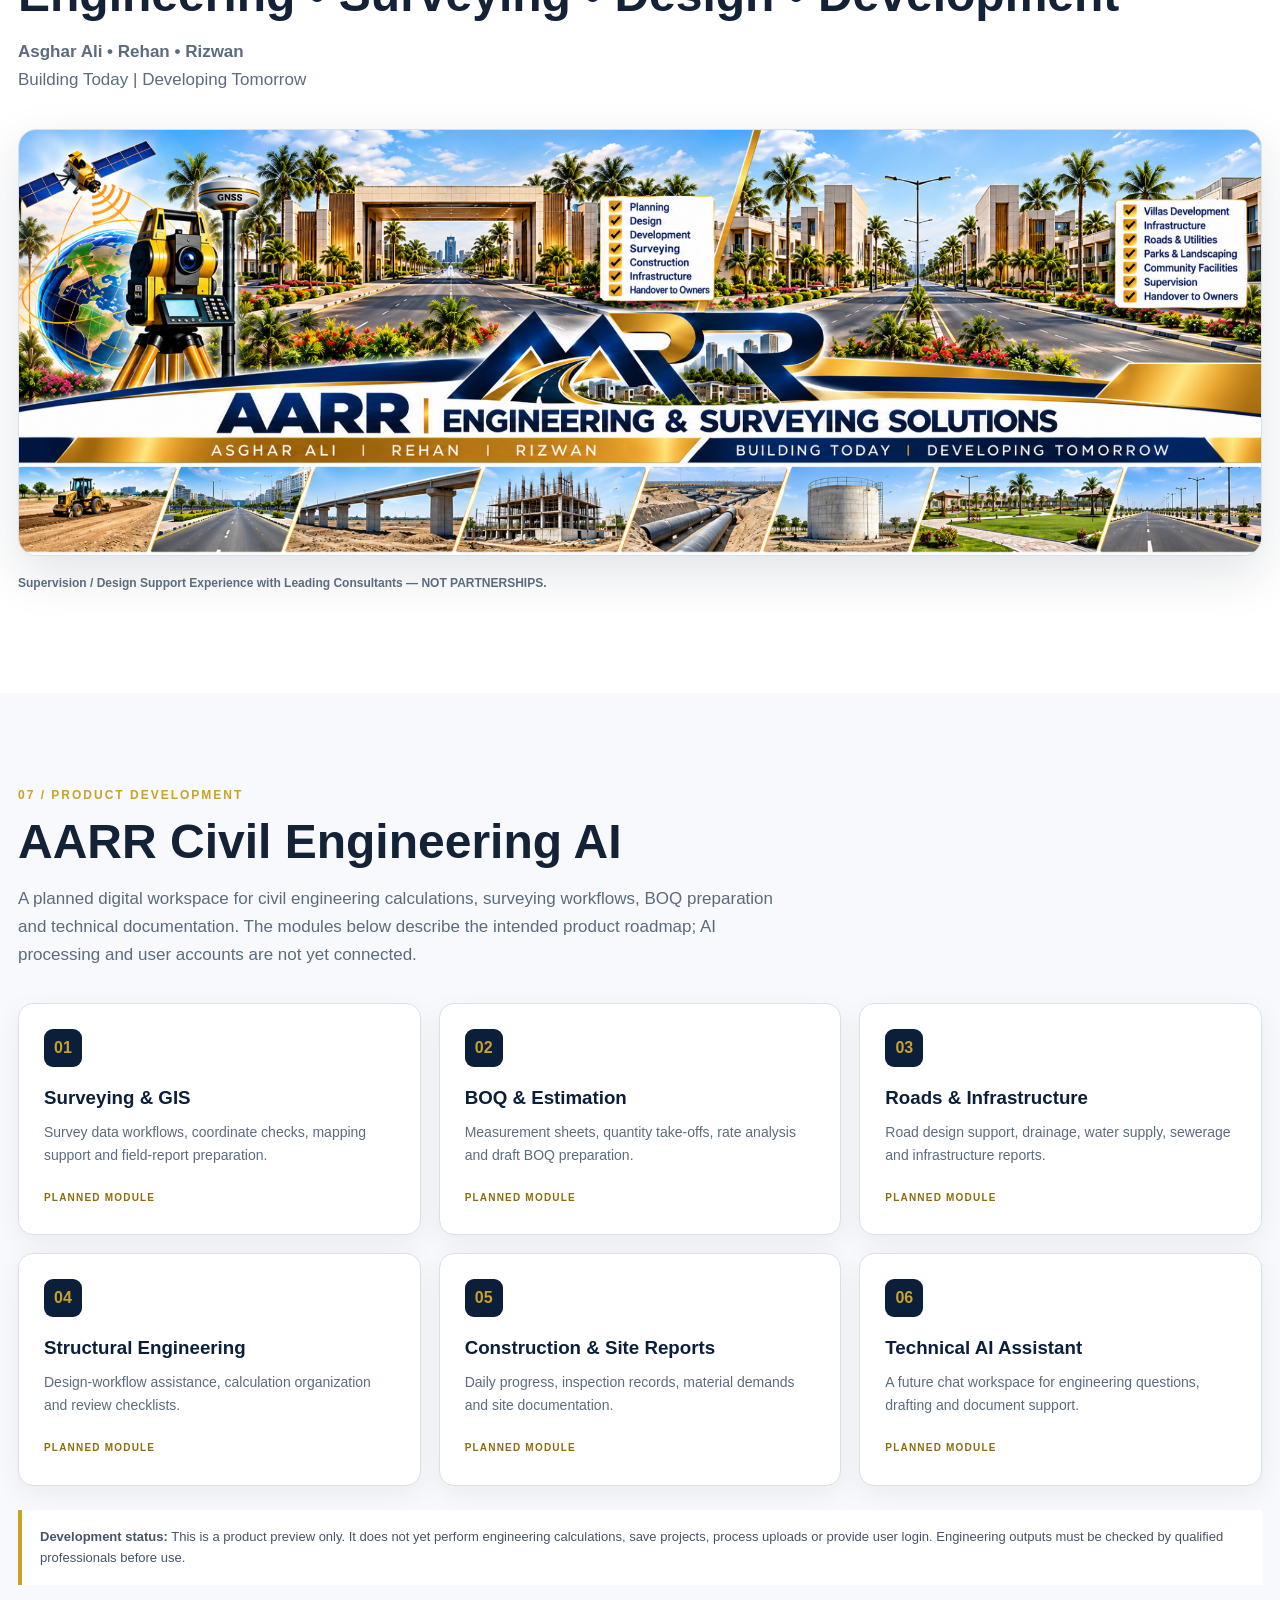
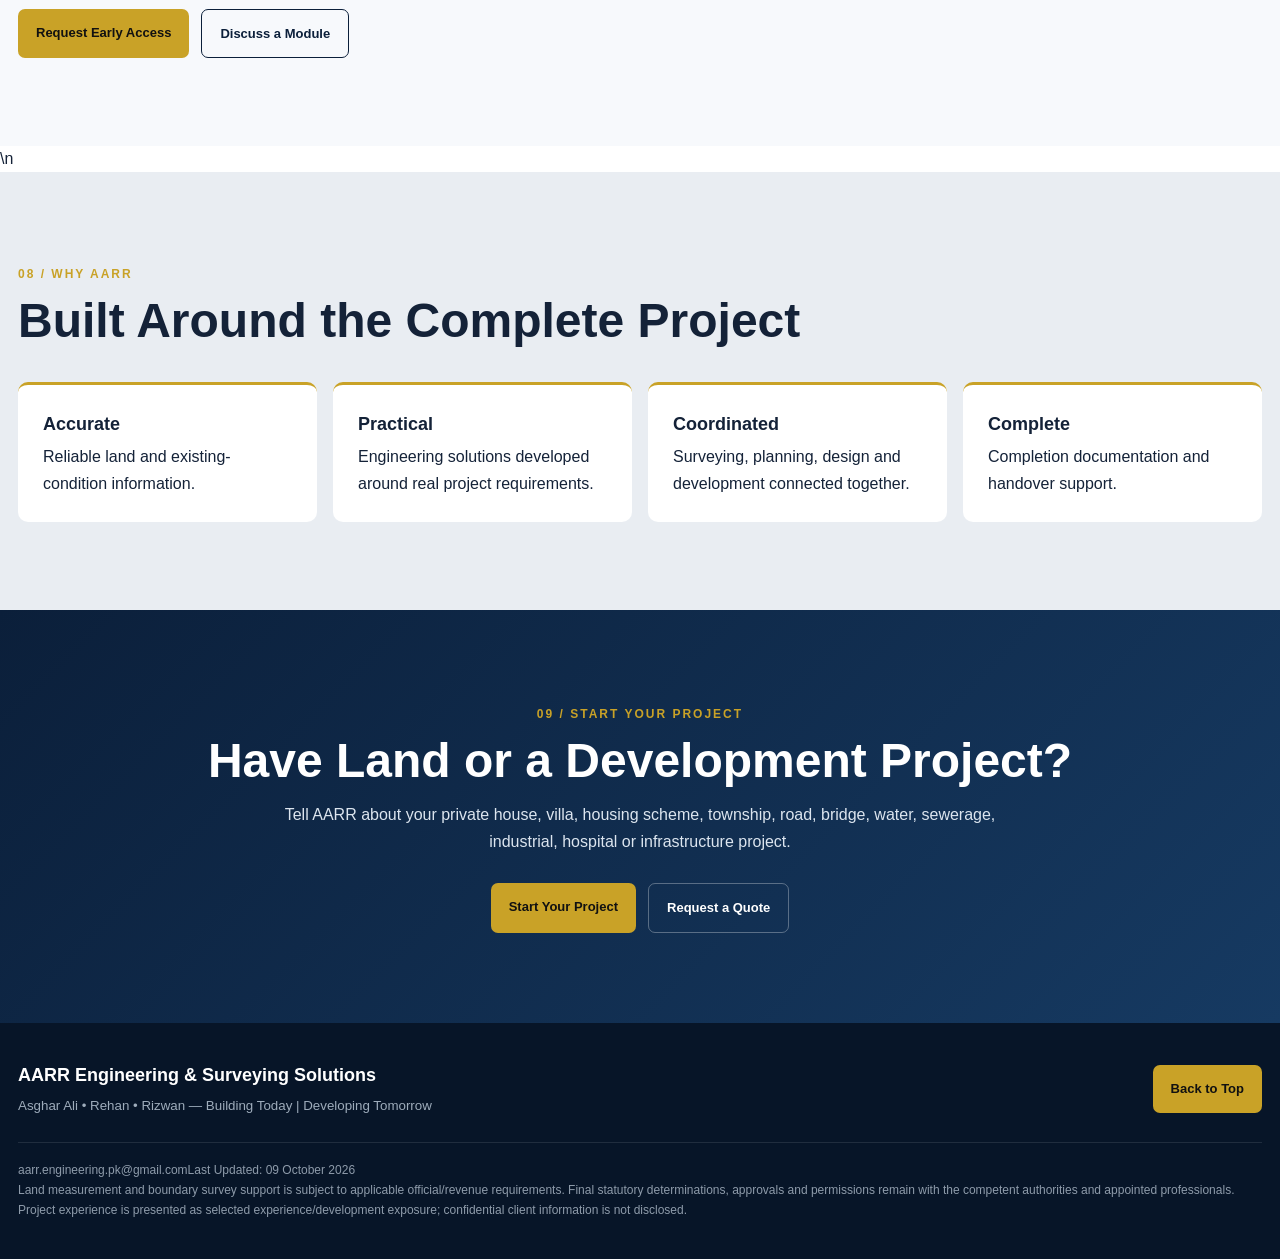
==== commit 528088d7: "Add files via upload" ====
--- a/index.html
+++ b/index.html
@@ -1,467 +1,14 @@
-<!doctype html>
-<html lang="en">
-<head>
-<meta charset="utf-8">
-<meta name="viewport" content="width=device-width,initial-scale=1">
-<meta name="google-site-verification" content="_so0jUM_i5m9OfCNzQxDk4Qe5wyu1D8ay6n1KbTXNo0">
-
-<title>AARR Engineering &amp; Surveying Solutions | Land Surveying, Civil Engineering &amp; Development</title>
-
-<meta name="description" content="AARR Engineering &amp; Surveying Solutions provides land surveying, civil engineering, roads, bridges, infrastructure, water supply, sewerage, housing schemes, industrial projects and complete development support.">
-
-<meta name="theme-color" content="#0B1F3A">
-
-<link rel="icon" href="aarr-logo.svg">
-<link rel="stylesheet" href="style.css">
-<link rel="canonical" href="https://etihad114-arch.github.io/Asghr-Ali/">
-</head>
-
-<body>
-
-<a class="skip" href="#main">Skip to content</a>
-
-<header class="nav">
-<div class="container nav-inner">
-
-<a class="brand" href="#home">
-<img src="aarr-logo.svg" alt="AARR logo">
-<span>
-<strong>AARR</strong>
-<span>ENGINEERING &amp; SURVEYING SOLUTIONS</span>
-<small>ASGHAR ALI • REHAN • RIZWAN</small>
-</span>
-</a>
-
-<button class="menu" onclick="document.querySelector('.navlinks').classList.toggle('open')" aria-label="Menu">☰</button>
-
-<nav class="navlinks">
-<a href="#services">Services</a>
-<a href="#development">Development</a>
-<a href="#projects">Projects</a>
-<a href="#experience">Experience</a>
-<a href="#about">About</a>
-<a href="#contact">Contact</a>
-<a class="quote" href="#contact">Request Quote</a>
-</nav>
-
-</div>
-</header>
-
-<main id="main">
-
-<section id="home" class="hero">
-<div class="container hero-grid">
-<div>
-
-<p class="eyebrow">LAND SURVEYING • DESIGN • DEVELOPMENT • INFRASTRUCTURE</p>
-
-<h1>From Land Surveying to <b>Complete Development &amp; Handover.</b></h1>
-
-<p class="lead">
-AARR connects accurate land information with practical engineering, coordinated development, construction support, completion documentation and final handover.
-</p>
-
-<div class="hero-tags">
-<span>PRIVATE HOUSES</span>
-<span>HOUSING SCHEMES</span>
-<span>ROADS &amp; INFRASTRUCTURE</span>
-<span>WATER &amp; UTILITIES</span>
-</div>
-
-<div class="actions">
-<a class="btn primary" href="#contact">Start Your Project</a>
-<a class="btn secondary" href="#projects">Explore Experience</a>
-</div>
-
-</div>
-
-<div class="hero-art">
-<div class="art-label">
-<strong>AARR</strong>
-<span>ENGINEERING • SURVEYING • DEVELOPMENT</span>
-</div>
-</div>
-
-</div>
-</section>
-
-<section class="strip">
-<div class="container strip-grid">
-<div>LAND</div>
-<div>SURVEY</div>
-<div>DESIGN</div>
-<div>DEVELOPMENT</div>
-<div>HANDOVER</div>
-</div>
-</section>
-
-<section id="services" class="section">
-<div class="container">
-
-<span class="kicker">01 / WHAT WE DO</span>
-<h2 class="title">Engineering &amp; Development Solutions</h2>
-
-<p class="intro">
-A complete client-facing service structure covering land, design, residential development, infrastructure, construction support and organized project completion.
-</p>
-
-<div class="cards">
-
-<article class="card">
-<span class="num">01</span>
-<h3>Land Surveying &amp; Mapping</h3>
-<p>Land measurement, boundary support, levels, existing conditions, city mapping, development surveys and as-built information.</p>
-</article>
-
-<article class="card">
-<span class="num">02</span>
-<h3>Design Solutions</h3>
-<p>Land development, residential, structural, road, infrastructure, water, sewerage, drainage and hydraulic solutions.</p>
-</article>
-
-<article class="card">
-<span class="num">03</span>
-<h3>Private Houses &amp; Villas</h3>
-<p>Planning, design, structural design, construction support, finishing coordination and complete owner handover.</p>
-</article>
-
-<article class="card">
-<span class="num">04</span>
-<h3>Housing Schemes &amp; Townships</h3>
-<p>Planning, infrastructure, development, construction, supervision, testing, completion and handover.</p>
-</article>
-
-<article class="card">
-<span class="num">05</span>
-<h3>City &amp; Infrastructure</h3>
-<p>City mapping, roads, bridges, sewerage, drainage, water supply, hydraulic works and existing infrastructure.</p>
-</article>
-
-<article class="card">
-<span class="num">06</span>
-<h3>Complete Project Delivery</h3>
-<p>Construction support, supervision, testing, as-built documentation, completion and final handover support.</p>
-</article>
-
-</div>
-</div>
-</section>
-
-<section class="section gray">
-<div class="container feature">
-
-<div>
-<span class="kicker">02 / PRIVATE RESIDENTIAL</span>
-
-<h2 class="title">From Your Plot to Your Completed Home</h2>
-
-<p class="intro">
-AARR provides a coordinated residential pathway from site information and planning through design, structure, construction support, finishing and owner handover.
-</p>
-
-<div class="path">
-<span>Survey</span>
-<span>Plan</span>
-<span>Design</span>
-<span>Structure</span>
-<span>Construction</span>
-<span>Finishing</span>
-<span>Handover</span>
-</div>
-
-<div class="actions" style="margin-top:28px">
-<a class="btn primary" href="#contact">Plan Your House</a>
-</div>
-
-</div>
-
-<div class="house-visual"></div>
-
-</div>
-</section>
-
-<section id="development" class="section dark">
-<div class="container">
-
-<span class="kicker">03 / DEVELOPMENT CYCLE</span>
-<h2 class="title">One Development Journey</h2>
-
-<p class="intro">
-AARR connects the major stages of development into one coordinated project pathway.
-</p>
-
-<div class="steps">
-
-<div class="step"><b>01</b><strong>Survey</strong></div>
-<div class="step"><b>02</b><strong>Planning</strong></div>
-<div class="step"><b>03</b><strong>Design</strong></div>
-<div class="step"><b>04</b><strong>Approvals / Coordination</strong></div>
-<div class="step"><b>05</b><strong>Development</strong></div>
-<div class="step"><b>06</b><strong>Construction</strong></div>
-<div class="step"><b>07</b><strong>Supervision</strong></div>
-<div class="step"><b>08</b><strong>Testing &amp; Commissioning</strong></div>
-<div class="step"><b>09</b><strong>Completion</strong></div>
-<div class="step"><b>10</b><strong>Handover</strong></div>
-
-</div>
-</div>
-</section>
-
-<section class="section">
-<div class="container">
-
-<span class="kicker">04 / CITY &amp; INFRASTRUCTURE</span>
-<h2 class="title">Development at City Scale</h2>
-
-<p class="intro">
-Supporting accurate information, planning and engineering solutions for existing cities, new developments and infrastructure projects.
-</p>
-
-<div class="cards">
-
-<article class="card">
-<h3>City Mapping &amp; Urban Surveying</h3>
-<p>Mapping, spatial information, levels, elevation control and existing-development surveys.</p>
-</article>
-
-<article class="card">
-<h3>Roads &amp; Infrastructure</h3>
-<p>Route surveys, road planning, development support and infrastructure documentation.</p>
-</article>
-
-<article class="card">
-<h3>Sewerage &amp; Drainage</h3>
-<p>Network planning, routing, levels, existing-condition verification and completion records.</p>
-</article>
-
-<article class="card">
-<h3>Water &amp; Hydraulic Works</h3>
-<p>Water supply, hydraulic studies, route development and infrastructure support.</p>
-</article>
-
-<article class="card">
-<h3>Bridges &amp; Canals</h3>
-<p>Bridge surveys, as-built information, canal works and design support.</p>
-</article>
-
-<article class="card">
-<h3>Existing Development &amp; As-Built</h3>
-<p>Verification and documentation of completed or existing infrastructure and development.</p>
-</article>
-
-</div>
-</div>
-</section>
-
-<section id="projects" class="section gray">
-<div class="container">
-
-<span class="kicker">05 / PROJECT EXPERIENCE</span>
-<h2 class="title">Selected Experience &amp; Development Exposure</h2>
-
-<div class="project-grid">
-
-<article class="project"><small>01</small><h3>Townships &amp; Housing Schemes</h3></article>
-<article class="project"><small>02</small><h3>Private Houses &amp; Villas</h3></article>
-<article class="project"><small>03</small><h3>Bridges &amp; River Works</h3></article>
-<article class="project"><small>04</small><h3>Roads &amp; Infrastructure</h3></article>
-<article class="project"><small>05</small><h3>Airports</h3></article>
-<article class="project"><small>06</small><h3>Water / WTP / RO</h3></article>
-<article class="project"><small>07</small><h3>Industrial Projects</h3></article>
-<article class="project"><small>08</small><h3>Hospitals &amp; Buildings</h3></article>
-<article class="project"><small>09</small><h3>UAE Projects</h3></article>
-
-</div>
-</div>
-</section>
-
-<section id="experience" class="section">
-<div class="container">
-
-<span class="kicker">06 / AARR EXPERIENCE</span>
-
-<h2 class="title">Engineering • Surveying • Design • Development</h2>
-
-<p class="intro">
-<b>Asghar Ali • Rehan • Rizwan</b><br>
-Building Today | Developing Tomorrow
-</p>
-
-<div class="board">
-<img src="AARR_FINAL_CORPORATE_EXPERIENCE_BOARD.png" alt="AARR corporate experience and development board">
-</div>
-
-<p class="note">
-<b>Supervision / Design Support Experience with Leading Consultants — NOT PARTNERSHIPS.</b>
-</p>
-
-</div>
-</section>
-
-<section id="about" class="section gray">
-<div class="container">
-
-<span class="kicker">07 / WHY AARR</span>
-<h2 class="title">Built Around the Complete Project</h2>
-
-<div class="trust">
-
-<div>
-<strong>Accurate</strong>
-Reliable land and existing-condition information.
-</div>
-
-<div>
-<strong>Practical</strong>
-Engineering solutions developed around real project requirements.
-</div>
-
-<div>
-<strong>Coordinated</strong>
-Surveying, planning, design and development connected together.
-</div>
-
-<div>
-<strong>Complete</strong>
-Completion documentation and handover support.
-</div>
-
-</div>
-</div>
-</section>
-
-<section id="contact" class="cta">
-<div class="container">
-
-<span class="kicker">08 / START YOUR PROJECT</span>
-
-<h2 class="title">Have Land or a Development Project?</h2>
-
-<p>
-Tell AARR about your private house, villa, housing scheme, township, road, bridge, water, sewerage, industrial, hospital or infrastructure project.
-</p>
-
-<div class="actions" style="justify-content:center">
-
-<a class="btn primary" href="mailto:aarr.engineering.pk@gmail.com?subject=AARR%20Project%20Enquiry">
-Start Your Project
-</a>
-
-<a class="btn secondary" href="mailto:aarr.engineering.pk@gmail.com?subject=AARR%20Quote%20Request">
-Request a Quote
-</a>
-
-</div>
-</div>
-</section>
-
-<!-- AARR Engineering Office Map -->
-<section id="office-map" class="section dark office-map">
-  <div class="container">
-    <span class="kicker">09 / OFFICE LOCATION</span>
-    <h2 class="title">Our Office Location</h2>
-    <p class="intro">Etihad Garden, Rahim Yar Khan, Punjab, Pakistan</p>
-    <div style="width:100%; height:400px; overflow:hidden; border-radius:12px; border:1px solid rgba(212,175,55,.45);">
-      <iframe
-        title="AARR Engineering office reference location at Etihad Garden, Rahim Yar Khan"
-        src="https://maps.google.com/maps?q=Etihad%20Garden%2C%20Rahim%20Yar%20Khan%2C%20Pakistan&output=embed"
-        width="100%"
-        height="400"
-        style="border:0; display:block;"
-        loading="lazy"
-        allowfullscreen
-        referrerpolicy="no-referrer-when-downgrade">
-      </iframe>
-    </div>
-    <p style="margin-top:18px;">
-      <a class="btn primary"
-         href="https://www.google.com/maps/search/?api=1&amp;query=Etihad%20Garden%2C%20Rahim%20Yar%20Khan%2C%20Pakistan"
-         target="_blank" rel="noopener noreferrer">
-        Get Directions on Google Maps
-      </a>
-    </p>
-    <p class="note">Map shows Etihad Garden as a reference location; the exact AARR office pin has not been verified.</p>
-  </div>
-</section>
-
-</main>
-
-<footer class="footer">
-
-<div class="container footer-grid">
-
-<div>
-<strong>AARR Engineering &amp; Surveying Solutions</strong>
-<small>Asghar Ali • Rehan • Rizwan — Building Today | Developing Tomorrow</small>
-</div>
-
-<div class="actions">
-<a class="btn primary" href="#home">Back to Top</a>
-</div>
-
-</div>
-
-<div class="container legal">
-
-<div class="footer-contact">
-<a href="mailto:aarr.engineering.pk@gmail.com">aarr.engineering.pk@gmail.com</a>
-<span>Last Updated: 09 October 2026</span>
-</div>
-
-Land measurement and boundary survey support is subject to applicable official/revenue requirements. Final statutory determinations, approvals and permissions remain with the competent authorities and appointed professionals. Project experience is presented as selected experience/development exposure; confidential client information is not disclosed.
-
-</div>
-</footer>
-
-<script>
-
-const nav = document.querySelector('.navlinks');
-
-document.querySelectorAll('.navlinks a').forEach(a => {
-a.addEventListener('click', () => nav.classList.remove('open'));
-});
-
-/* Automatic navigation highlight while scrolling */
-
-const sections = document.querySelectorAll('main section[id]');
-const links = document.querySelectorAll('.navlinks a[href^="#"]');
-
-function updateActiveMenu() {
-
-let current = '';
-
-sections.forEach(section => {
-
-const top = section.getBoundingClientRect().top;
-
-if (top <= 180) {
-current = section.id;
-}
-
-});
-
-links.forEach(link => {
-
-link.style.color = '';
-link.style.fontWeight = '';
-link.removeAttribute('aria-current');
-
-});
-
-const active = document.querySelector('.navlinks a[href="#' + current + '"]');
-
-if (active) {
-active.style.color = '#D4AF37';
-active.style.fontWeight = '700';
-active.setAttribute('aria-current', 'page');
-}
-
-}
-
-window.addEventListener('scroll', updateActiveMenu);
-window.addEventListener('load', updateActiveMenu);
-
-</script>
-
-</body>
-</html>
+<!doctype html><html lang="en"><head><meta charset="utf-8"><meta name="viewport" content="width=device-width,initial-scale=1"><title>AARR Engineering & Surveying Solutions</title><meta name="description" content="AARR Engineering & Surveying Solutions — land surveying, design solutions, private houses, housing schemes, infrastructure, water, sewerage, development, construction support and complete handover."><meta name="theme-color" content="#0B1F3A"><link rel="icon" href="aarr-logo.svg"><link rel="stylesheet" href="style.css"><link rel="canonical" href="https://etihad114-arch.github.io/Asghr-Ali/"></head><body><a class="skip" href="#main">Skip to content</a>
+<header class="nav"><div class="container nav-inner"><a class="brand" href="#home"><img src="aarr-logo.svg" alt="AARR logo"><span><strong>AARR</strong><span>ENGINEERING &amp; SURVEYING SOLUTIONS</span><small>ASGHAR ALI • REHAN • RIZWAN</small></span></a><button class="menu" onclick="document.querySelector('.navlinks').classList.toggle('open')" aria-label="Menu">☰</button><nav class="navlinks"><a href="#services">Services</a><a href="#development">Development</a><a href="#projects">Projects</a><a href="#experience">Experience</a><a href="#ai-platform">Engineering AI</a><a href="#about">About</a><a href="#contact">Contact</a><a class="quote" href="#contact">Request Quote</a></nav></div></header>
+<main id="main"><section id="home" class="hero"><div class="container hero-grid"><div><p class="eyebrow">LAND SURVEYING • DESIGN • DEVELOPMENT • INFRASTRUCTURE</p><h1>From Land Surveying to <b>Complete Development &amp; Handover.</b></h1><p class="lead">AARR connects accurate land information with practical engineering, coordinated development, construction support, completion documentation and final handover.</p><div class="hero-tags"><span>PRIVATE HOUSES</span><span>HOUSING SCHEMES</span><span>ROADS &amp; INFRASTRUCTURE</span><span>WATER &amp; UTILITIES</span></div><div class="actions"><a class="btn primary" href="#contact">Start Your Project</a><a class="btn secondary" href="#projects">Explore Experience</a></div></div><div class="hero-art"><div class="art-label"><strong>AARR</strong><span>ENGINEERING • SURVEYING • DEVELOPMENT</span></div></div></div></section>
+<section class="strip"><div class="container strip-grid"><div>LAND</div><div>SURVEY</div><div>DESIGN</div><div>DEVELOPMENT</div><div>HANDOVER</div></div></section>
+<section id="services" class="section"><div class="container"><span class="kicker">01 / WHAT WE DO</span><h2 class="title">Engineering &amp; Development Solutions</h2><p class="intro">A complete client-facing service structure covering land, design, residential development, infrastructure, construction support and organized project completion.</p><div class="cards"><article class="card"><span class="num">01</span><h3>Land Surveying &amp; Mapping</h3><p>Land measurement, boundary support, levels, existing conditions, city mapping, development surveys and as-built information.</p></article><article class="card"><span class="num">02</span><h3>Design Solutions</h3><p>Land development, residential, structural, road, infrastructure, water, sewerage, drainage and hydraulic solutions.</p></article><article class="card"><span class="num">03</span><h3>Private Houses &amp; Villas</h3><p>Planning, design, structural design, construction support, finishing coordination and complete owner handover.</p></article><article class="card"><span class="num">04</span><h3>Housing Schemes &amp; Townships</h3><p>Planning, infrastructure, development, construction, supervision, testing, completion and handover.</p></article><article class="card"><span class="num">05</span><h3>City &amp; Infrastructure</h3><p>City mapping, roads, bridges, sewerage, drainage, water supply, hydraulic works and existing infrastructure.</p></article><article class="card"><span class="num">06</span><h3>Complete Project Delivery</h3><p>Construction support, supervision, testing, as-built documentation, completion and final handover support.</p></article></div></div></section>
+<section class="section gray"><div class="container feature"><div><span class="kicker">02 / PRIVATE RESIDENTIAL</span><h2 class="title">From Your Plot to Your Completed Home</h2><p class="intro">AARR provides a coordinated residential pathway from site information and planning through design, structure, construction support, finishing and owner handover.</p><div class="path"><span>Survey</span><span>Plan</span><span>Design</span><span>Structure</span><span>Construction</span><span>Finishing</span><span>Handover</span></div><div class="actions" style="margin-top:28px"><a class="btn primary" href="#contact">Plan Your House</a></div></div><div class="house-visual"></div></div></section>
+<section id="development" class="section dark"><div class="container"><span class="kicker">03 / DEVELOPMENT CYCLE</span><h2 class="title">One Development Journey</h2><p class="intro">AARR connects the major stages of development into one coordinated project pathway.</p><div class="steps"><div class="step"><b>01</b><strong>Survey</strong></div><div class="step"><b>02</b><strong>Planning</strong></div><div class="step"><b>03</b><strong>Design</strong></div><div class="step"><b>04</b><strong>Approvals / Coordination</strong></div><div class="step"><b>05</b><strong>Development</strong></div><div class="step"><b>06</b><strong>Construction</strong></div><div class="step"><b>07</b><strong>Supervision</strong></div><div class="step"><b>08</b><strong>Testing &amp; Commissioning</strong></div><div class="step"><b>09</b><strong>Completion</strong></div><div class="step"><b>10</b><strong>Handover</strong></div></div></div></section>
+<section class="section"><div class="container"><span class="kicker">04 / CITY &amp; INFRASTRUCTURE</span><h2 class="title">Development at City Scale</h2><p class="intro">Supporting accurate information, planning and engineering solutions for existing cities, new developments and infrastructure projects.</p><div class="cards"><article class="card"><h3>City Mapping &amp; Urban Surveying</h3><p>Mapping, spatial information, levels, elevation control and existing-development surveys.</p></article><article class="card"><h3>Roads &amp; Infrastructure</h3><p>Route surveys, road planning, development support and infrastructure documentation.</p></article><article class="card"><h3>Sewerage &amp; Drainage</h3><p>Network planning, routing, levels, existing-condition verification and completion records.</p></article><article class="card"><h3>Water &amp; Hydraulic Works</h3><p>Water supply, hydraulic studies, route development and infrastructure support.</p></article><article class="card"><h3>Bridges &amp; Canals</h3><p>Bridge surveys, as-built information, canal works and design support.</p></article><article class="card"><h3>Existing Development &amp; As-Built</h3><p>Verification and documentation of completed or existing infrastructure and development.</p></article></div></div></section>
+<section id="projects" class="section gray"><div class="container"><span class="kicker">05 / PROJECT EXPERIENCE</span><h2 class="title">Selected Experience &amp; Development Exposure</h2><div class="project-grid"><article class="project"><small>01</small><h3>Townships &amp; Housing Schemes</h3></article><article class="project"><small>02</small><h3>Private Houses &amp; Villas</h3></article><article class="project"><small>03</small><h3>Bridges &amp; River Works</h3></article><article class="project"><small>04</small><h3>Roads &amp; Infrastructure</h3></article><article class="project"><small>05</small><h3>Airports</h3></article><article class="project"><small>06</small><h3>Water / WTP / RO</h3></article><article class="project"><small>07</small><h3>Industrial Projects</h3></article><article class="project"><small>08</small><h3>Hospitals &amp; Buildings</h3></article><article class="project"><small>09</small><h3>UAE Projects</h3></article></div></div></section>
+<section id="experience" class="section"><div class="container"><span class="kicker">06 / AARR EXPERIENCE</span><h2 class="title">Engineering • Surveying • Design • Development</h2><p class="intro"><b>Asghar Ali • Rehan • Rizwan</b><br>Building Today | Developing Tomorrow</p><div class="board"><img src="AARR_FINAL_CORPORATE_EXPERIENCE_BOARD.png" alt="AARR corporate experience and development board"></div><p class="note"><b>Supervision / Design Support Experience with Leading Consultants — NOT PARTNERSHIPS.</b></p></div></section>
+<section id="ai-platform" class="section ai-platform"><div class="container"><span class="kicker">07 / PRODUCT DEVELOPMENT</span><h2 class="title">AARR Civil Engineering AI</h2><p class="intro">A planned digital workspace for civil engineering calculations, surveying workflows, BOQ preparation and technical documentation. The modules below describe the intended product roadmap; AI processing and user accounts are not yet connected.</p><div class="ai-grid"><article class="ai-card"><span>01</span><h3>Surveying &amp; GIS</h3><p>Survey data workflows, coordinate checks, mapping support and field-report preparation.</p><small>PLANNED MODULE</small></article><article class="ai-card"><span>02</span><h3>BOQ &amp; Estimation</h3><p>Measurement sheets, quantity take-offs, rate analysis and draft BOQ preparation.</p><small>PLANNED MODULE</small></article><article class="ai-card"><span>03</span><h3>Roads &amp; Infrastructure</h3><p>Road design support, drainage, water supply, sewerage and infrastructure reports.</p><small>PLANNED MODULE</small></article><article class="ai-card"><span>04</span><h3>Structural Engineering</h3><p>Design-workflow assistance, calculation organization and review checklists.</p><small>PLANNED MODULE</small></article><article class="ai-card"><span>05</span><h3>Construction &amp; Site Reports</h3><p>Daily progress, inspection records, material demands and site documentation.</p><small>PLANNED MODULE</small></article><article class="ai-card"><span>06</span><h3>Technical AI Assistant</h3><p>A future chat workspace for engineering questions, drafting and document support.</p><small>PLANNED MODULE</small></article></div><div class="ai-notice"><strong>Development status:</strong> This is a product preview only. It does not yet perform engineering calculations, save projects, process uploads or provide user login. Engineering outputs must be checked by qualified professionals before use.</div><div class="actions ai-actions"><a class="btn primary" href="mailto:aarr.engineering.pk@gmail.com?subject=AARR%20Civil%20Engineering%20AI%20Early%20Access">Request Early Access</a><a class="btn ai-secondary" href="#contact">Discuss a Module</a></div></div></section>\n<section id="about" class="section gray"><div class="container"><span class="kicker">08 / WHY AARR</span><h2 class="title">Built Around the Complete Project</h2><div class="trust"><div><strong>Accurate</strong>Reliable land and existing-condition information.</div><div><strong>Practical</strong>Engineering solutions developed around real project requirements.</div><div><strong>Coordinated</strong>Surveying, planning, design and development connected together.</div><div><strong>Complete</strong>Completion documentation and handover support.</div></div></div></section>
+<section id="contact" class="cta"><div class="container"><span class="kicker">09 / START YOUR PROJECT</span><h2 class="title">Have Land or a Development Project?</h2><p>Tell AARR about your private house, villa, housing scheme, township, road, bridge, water, sewerage, industrial, hospital or infrastructure project.</p><div class="actions" style="justify-content:center"><a class="btn primary" href="mailto:aarr.engineering.pk@gmail.com?subject=AARR%20Project%20Enquiry">Start Your Project</a><a class="btn secondary" href="mailto:aarr.engineering.pk@gmail.com?subject=AARR%20Quote%20Request">Request a Quote</a></div></div></section></main>
+<footer class="footer"><div class="container footer-grid"><div><strong>AARR Engineering &amp; Surveying Solutions</strong><small>Asghar Ali • Rehan • Rizwan — Building Today | Developing Tomorrow</small></div><div class="actions"><a class="btn primary" href="#home">Back to Top</a></div></div><div class="container legal"><div class="footer-contact"><a href="mailto:aarr.engineering.pk@gmail.com">aarr.engineering.pk@gmail.com</a><span>Last Updated: 09 October 2026</span></div>Land measurement and boundary survey support is subject to applicable official/revenue requirements. Final statutory determinations, approvals and permissions remain with the competent authorities and appointed professionals. Project experience is presented as selected experience/development exposure; confidential client information is not disclosed.</div></footer>
+<script>const nav=document.querySelector('.navlinks');document.querySelectorAll('.navlinks a').forEach(a=>a.addEventListener('click',()=>nav.classList.remove('open')));</script></body></html>
--- a/style.css
+++ b/style.css
@@ -1 +1,15 @@
 :root{--navy:#0B1F3A;--navy2:#132f52;--gold:#C9A227;--ink:#142238;--muted:#5c6b7e;--white:#fff;--gray:#E9EDF2;--line:#d8e0e8;--max:1440px;--shadow:0 18px 50px rgba(11,31,58,.12)}*{box-sizing:border-box}html{scroll-behavior:smooth}body{margin:0;font-family:Inter,Segoe UI,Arial,sans-serif;color:var(--ink);background:#fff;line-height:1.65}a{color:inherit;text-decoration:none}.container{width:min(calc(100% - 36px),var(--max));margin:auto}.skip{position:absolute;left:-9999px}.skip:focus{left:10px;top:10px;z-index:99;background:#fff;padding:10px}.nav{position:sticky;top:0;z-index:50;background:rgba(11,31,58,.97);border-bottom:1px solid rgba(255,255,255,.1);backdrop-filter:blur(12px)}.nav-inner{min-height:100px;display:flex;align-items:center;gap:24px}.brand{display:flex;align-items:center;gap:12px;margin-right:auto}.brand img{width:76px;height:76px}.brand strong{display:block;color:#fff;font-size:29px;letter-spacing:3px}.brand span{display:block;color:#dce5ef;font-size:13px;letter-spacing:1.3px}.brand small{color:var(--gold);font-size:12px;letter-spacing:1px}.navlinks{display:flex;align-items:center;gap:25px;color:#fff;font-size:16px}.navlinks a{opacity:.9}.navlinks a:hover{color:var(--gold)}.quote{background:var(--gold);color:#111!important;padding:14px 18px;border-radius:7px;font-weight:800}.menu{display:none;background:none;border:0;color:#fff;font-size:28px}.hero{background:linear-gradient(135deg,var(--navy) 0%,#12365e 68%,#0b1f3a 100%);color:#fff;position:relative;overflow:hidden}.hero:after{content:"";position:absolute;width:620px;height:620px;right:-260px;top:-180px;border:1px solid rgba(201,162,39,.35);border-radius:50%;box-shadow:0 0 0 50px rgba(201,162,39,.04),0 0 0 100px rgba(201,162,39,.025)}.hero-grid{min-height:650px;display:grid;grid-template-columns:1.15fr .85fr;align-items:center;gap:70px;padding:82px 0}.eyebrow{color:var(--gold);font-weight:900;letter-spacing:2.4px;font-size:16px}.hero h1{font-size:clamp(52px,5.8vw,82px);line-height:1.02;margin:18px 0}.hero h1 span{color:#fff}.hero h1 b{color:var(--gold)}.lead{font-size:20px;color:#dbe5ef;max-width:680px}.hero-tags{display:flex;flex-wrap:wrap;gap:8px;margin:25px 0}.hero-tags span{border:1px solid rgba(255,255,255,.22);padding:10px 14px;border-radius:99px;font-size:13px;letter-spacing:.8px}.actions{display:flex;gap:12px;flex-wrap:wrap}.btn{display:inline-block;padding:13px 18px;border-radius:7px;font-weight:800;font-size:13px}.primary{background:var(--gold);color:#111}.secondary{border:1px solid rgba(255,255,255,.3);color:#fff}.hero-art{min-height:500px;border:1px solid rgba(255,255,255,.15);border-radius:24px;background:linear-gradient(145deg,rgba(255,255,255,.1),rgba(255,255,255,.025));position:relative;overflow:hidden;box-shadow:var(--shadow)}.hero-art:before{content:"";position:absolute;inset:30px;background:repeating-radial-gradient(circle at 50% 45%,transparent 0 35px,rgba(201,162,39,.12) 36px 37px),linear-gradient(155deg,transparent 47%,rgba(255,255,255,.08) 48% 49%,transparent 50%)}.art-label{position:absolute;left:30px;bottom:30px}.art-label strong{display:block;font-size:38px}.art-label span{color:var(--gold);font-size:14px;letter-spacing:1.4px}.strip{background:#fff;border-bottom:1px solid var(--line)}.strip-grid{display:grid;grid-template-columns:repeat(5,1fr)}.strip-grid div{padding:28px 12px;text-align:center;border-right:1px solid var(--line);font-weight:900;font-size:18px;letter-spacing:1.8px}.strip-grid div:last-child{border:0}.section{padding:88px 0}.section.gray{background:var(--gray)}.section.dark{background:var(--navy);color:#fff}.kicker{color:var(--gold);font-size:12px;font-weight:900;letter-spacing:2px}.title{font-size:clamp(32px,4vw,48px);line-height:1.08;margin:8px 0 16px}.intro{max-width:760px;color:var(--muted);font-size:17px}.dark .intro{color:#d4dfeb}.cards{display:grid;grid-template-columns:repeat(3,1fr);gap:18px;margin-top:38px}.card{background:#fff;border:1px solid var(--line);border-radius:15px;padding:28px;box-shadow:0 8px 28px rgba(11,31,58,.06)}.card h3{margin:0 0 8px;font-size:19px}.card p{margin:0;color:var(--muted);font-size:14px}.card .num{color:var(--gold);font-weight:900;font-size:12px;letter-spacing:1px}.feature{display:grid;grid-template-columns:1fr 1fr;gap:50px;align-items:center}.path{display:flex;flex-wrap:wrap;gap:8px;margin-top:28px}.path span{padding:10px 12px;background:var(--gray);border-radius:7px;font-weight:800;font-size:12px}.path span:after{content:" →";color:var(--gold)}.path span:last-child:after{content:""}.house-visual{min-height:360px;border-radius:24px;background:linear-gradient(135deg,#dfe7ee,#fff);border:1px solid var(--line);position:relative;overflow:hidden}.house-visual:before{content:"";position:absolute;left:13%;right:13%;bottom:18%;height:42%;border:4px solid var(--navy);transform:skewX(-18deg);box-shadow:80px -60px 0 -56px var(--gold)}.house-visual:after{content:"PRIVATE RESIDENCE";position:absolute;left:25px;top:25px;color:var(--navy);font-weight:900;letter-spacing:2px}.steps{display:grid;grid-template-columns:repeat(5,1fr);gap:12px;margin-top:40px}.step{border:1px solid rgba(255,255,255,.15);padding:22px;border-radius:12px;background:rgba(255,255,255,.045)}.step b{display:block;color:var(--gold);font-size:11px}.step strong{display:block;margin-top:5px}.project-grid{display:grid;grid-template-columns:repeat(3,1fr);gap:18px;margin-top:36px}.project{min-height:190px;border-radius:15px;padding:24px;display:flex;flex-direction:column;justify-content:end;color:#fff;background:linear-gradient(160deg,#1c416b,#0b1f3a);position:relative;overflow:hidden}.project:before{content:"";position:absolute;inset:0;background:repeating-linear-gradient(150deg,transparent 0 28px,rgba(201,162,39,.12) 29px 30px);opacity:.7}.project>*{position:relative}.project small{color:var(--gold);font-weight:900;letter-spacing:1px}.project h3{margin:5px 0 0}.board{margin-top:35px;border-radius:18px;overflow:hidden;border:1px solid var(--line);box-shadow:var(--shadow);background:#fff}.board img{width:100%;display:block}.trust{display:grid;grid-template-columns:repeat(4,1fr);gap:16px;margin-top:35px}.trust div{padding:25px;border-top:3px solid var(--gold);background:#fff;border-radius:10px}.trust strong{display:block;font-size:18px;margin-bottom:5px}.cta{background:linear-gradient(135deg,var(--navy),#163a62);color:#fff;text-align:center;padding:90px 0}.cta p{max-width:720px;margin:0 auto 28px;color:#dce5ef}.updated{font-size:12px;color:#8e9baa;margin-top:20px}.footer{background:#071528;color:#cfd9e4;padding:38px 0}.footer-grid{display:flex;justify-content:space-between;gap:30px;align-items:center}.footer strong{color:#fff;font-size:18px}.footer small{display:block;color:#9eacbb;margin-top:5px}.legal{font-size:12px;color:#8e9baa;margin-top:25px;border-top:1px solid rgba(255,255,255,.1);padding-top:18px}.reveal{opacity:1}.note{font-size:12px;color:var(--muted);margin-top:18px}@media(max-width:950px){.navlinks{display:none}.menu{display:block}.hero-grid,.feature{grid-template-columns:1fr}.hero-grid{padding:55px 0}.cards,.project-grid{grid-template-columns:repeat(2,1fr)}.steps{grid-template-columns:repeat(2,1fr)}.trust{grid-template-columns:repeat(2,1fr)}}@media(max-width:620px){.container{width:min(calc(100% - 24px),var(--max))}.brand img{width:50px;height:50px}.brand strong{font-size:20px}.brand span{font-size:8px}.brand small{font-size:8px}.strip-grid{grid-template-columns:1fr 1fr}.strip-grid div:nth-child(3),.strip-grid div:nth-child(5){border-right:0}.hero h1{font-size:43px}.hero-art{min-height:270px}.cards,.project-grid,.trust,.steps{grid-template-columns:1fr}.section{padding:62px 0}.footer-grid{display:block}.footer-grid .actions{margin-top:18px}.house-visual{min-height:270px}}
+
+/* AARR Civil Engineering AI preview */
+.ai-platform{background:#f7f9fc}
+.ai-grid{display:grid;grid-template-columns:repeat(3,1fr);gap:18px;margin-top:34px}
+.ai-card{background:#fff;border:1px solid #d8e0e8;border-radius:15px;padding:25px;box-shadow:0 8px 28px rgba(11,31,58,.06)}
+.ai-card>span{display:inline-flex;align-items:center;justify-content:center;background:#0B1F3A;color:#C9A227;width:38px;height:38px;border-radius:9px;font-weight:900}
+.ai-card h3{margin:16px 0 7px;color:#0B1F3A}
+.ai-card p{font-size:14px;color:#5c6b7e;margin:0 0 16px}
+.ai-card small{font-size:10px;letter-spacing:1.2px;font-weight:900;color:#8b6d0d}
+.ai-notice{margin-top:24px;border-left:4px solid #C9A227;background:#fff;padding:16px 18px;color:#455468;font-size:13px}
+.ai-actions{margin-top:24px}
+.ai-secondary{border:1px solid #0B1F3A;color:#0B1F3A}
+@media(max-width:950px){.ai-grid{grid-template-columns:repeat(2,1fr)}}
+@media(max-width:620px){.ai-grid{grid-template-columns:1fr}}
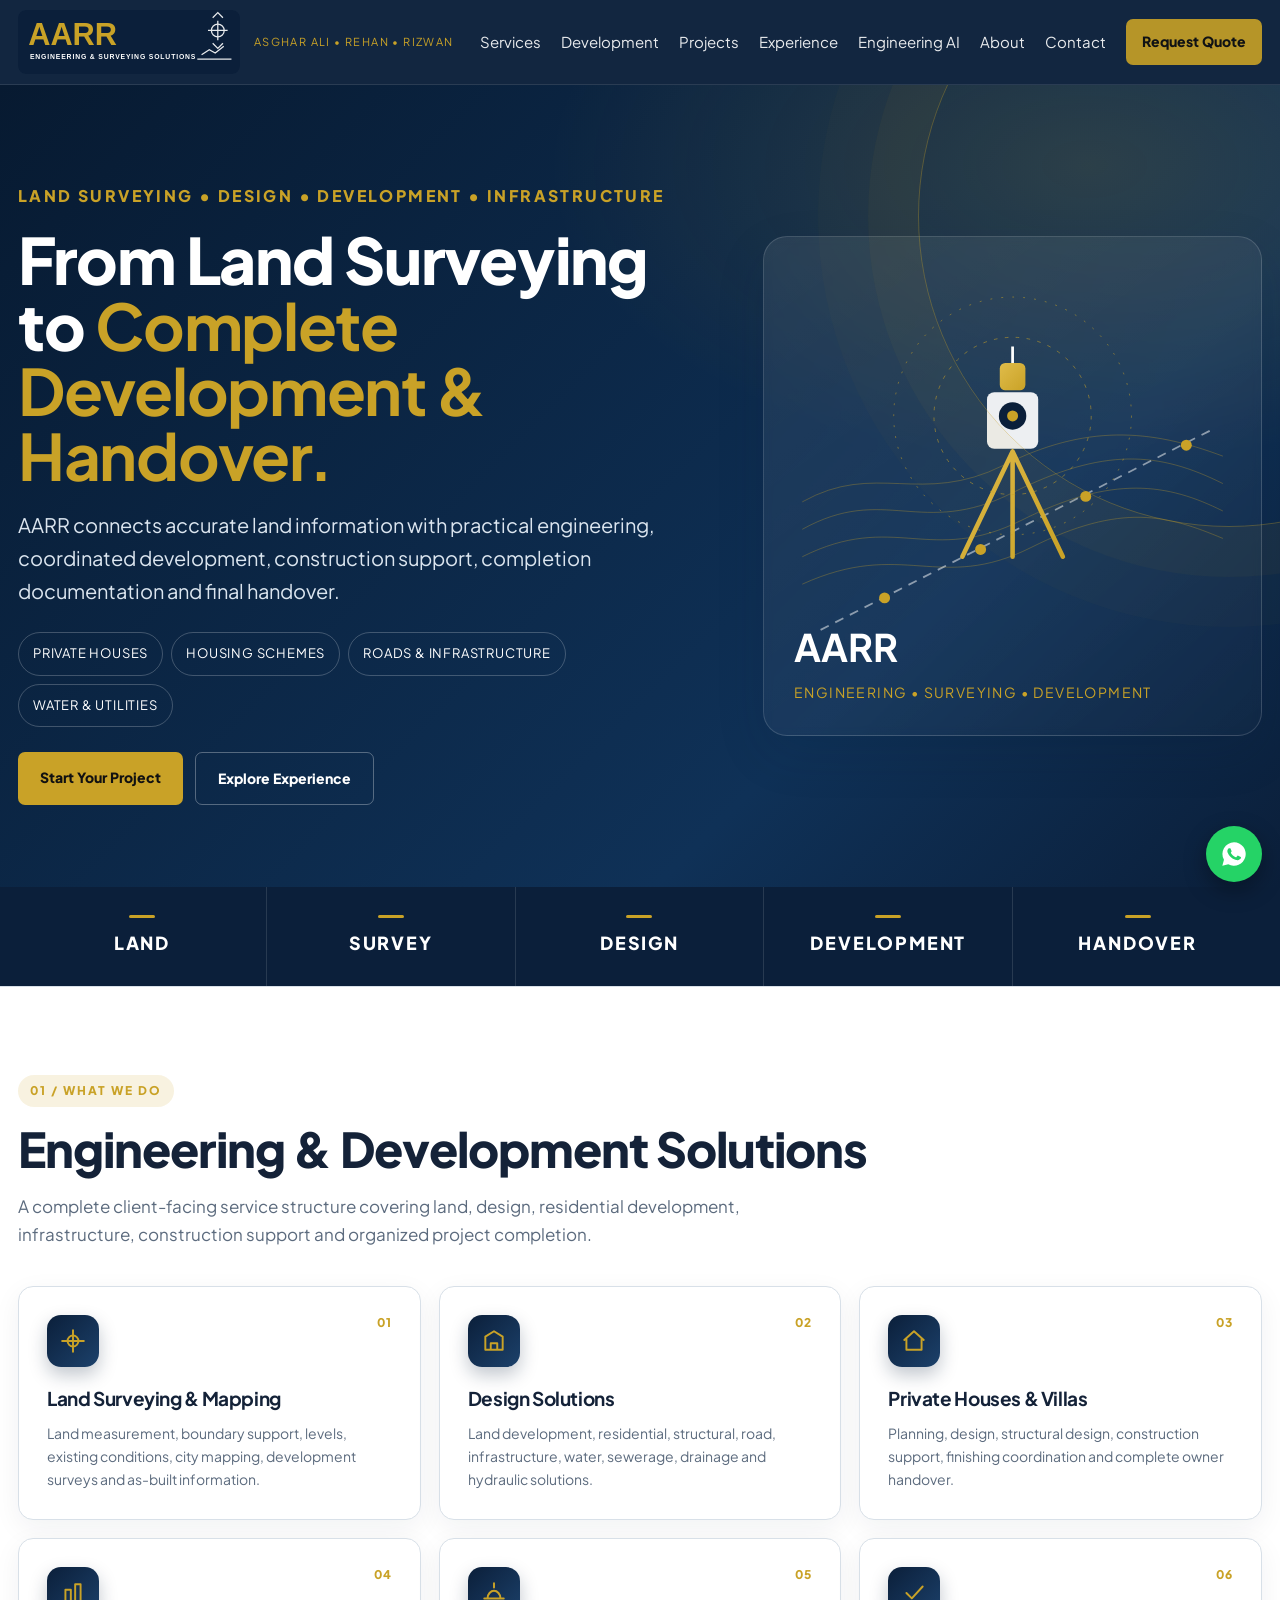
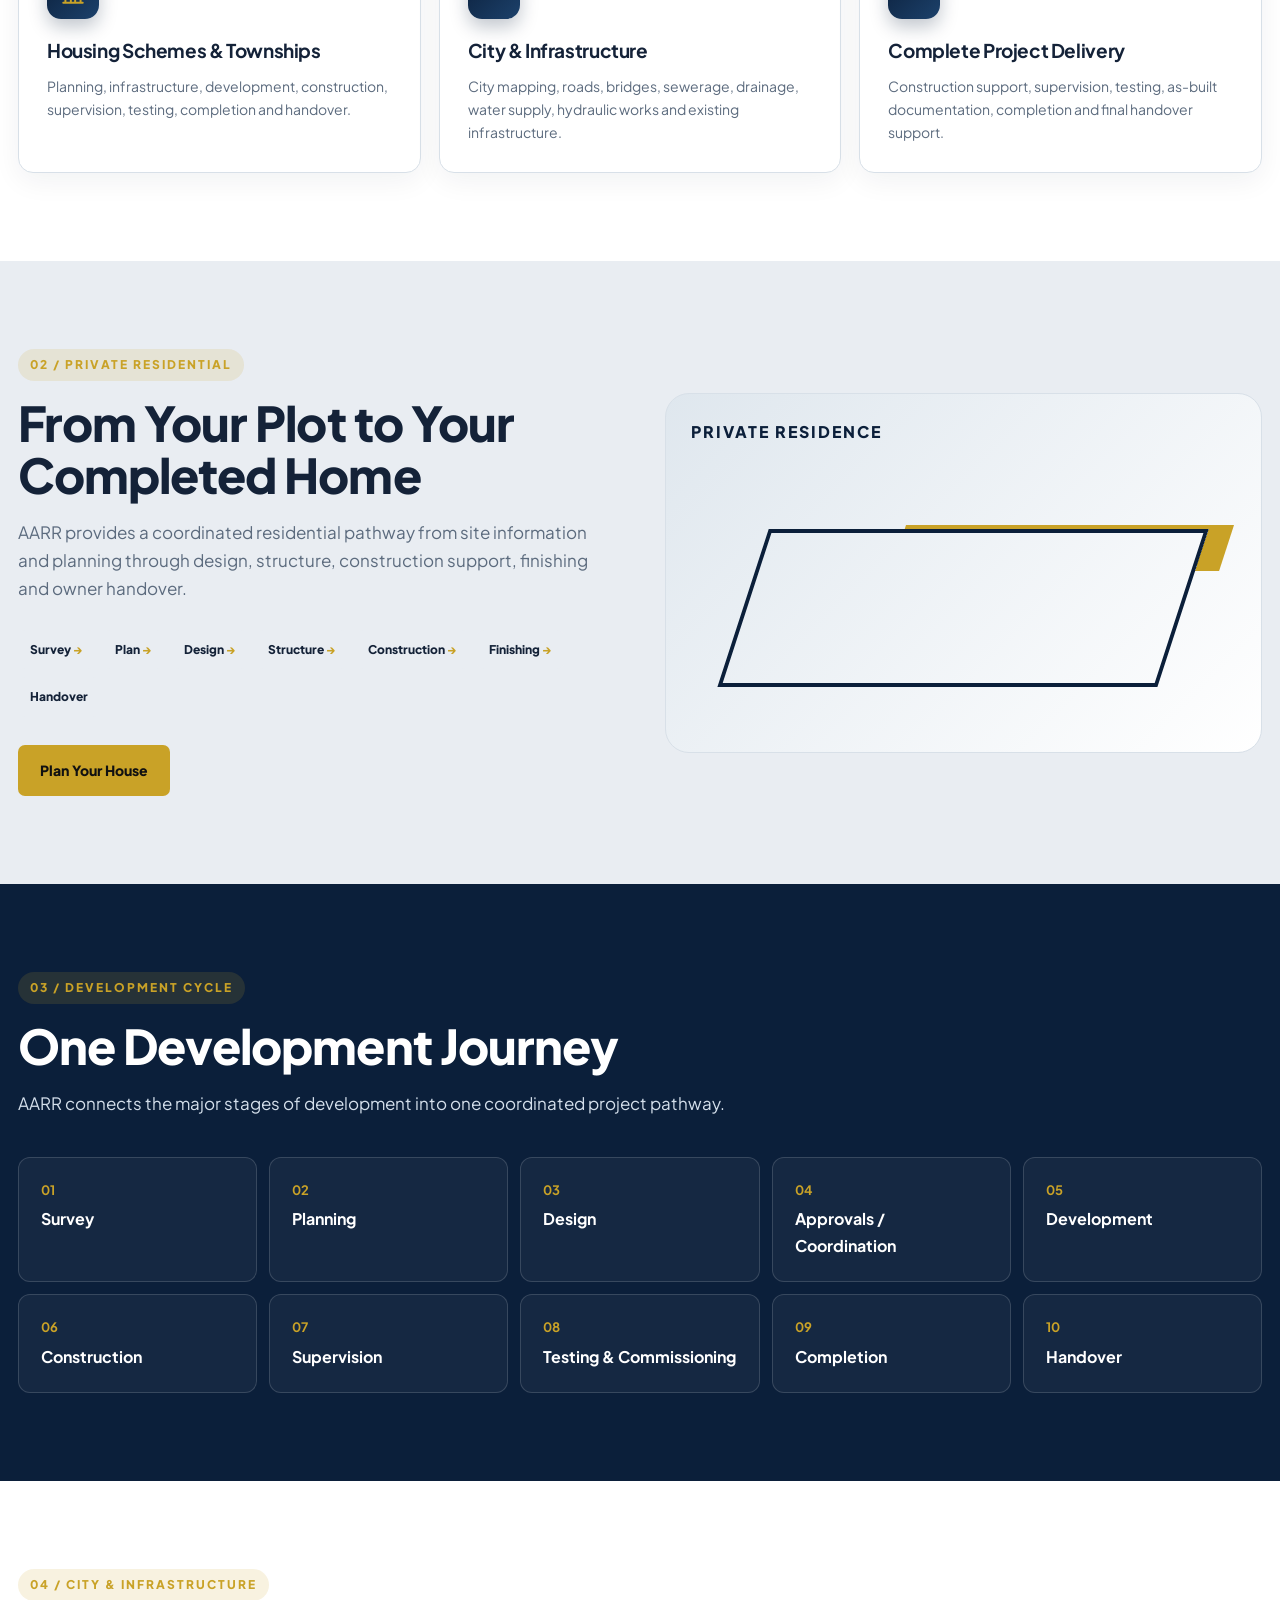
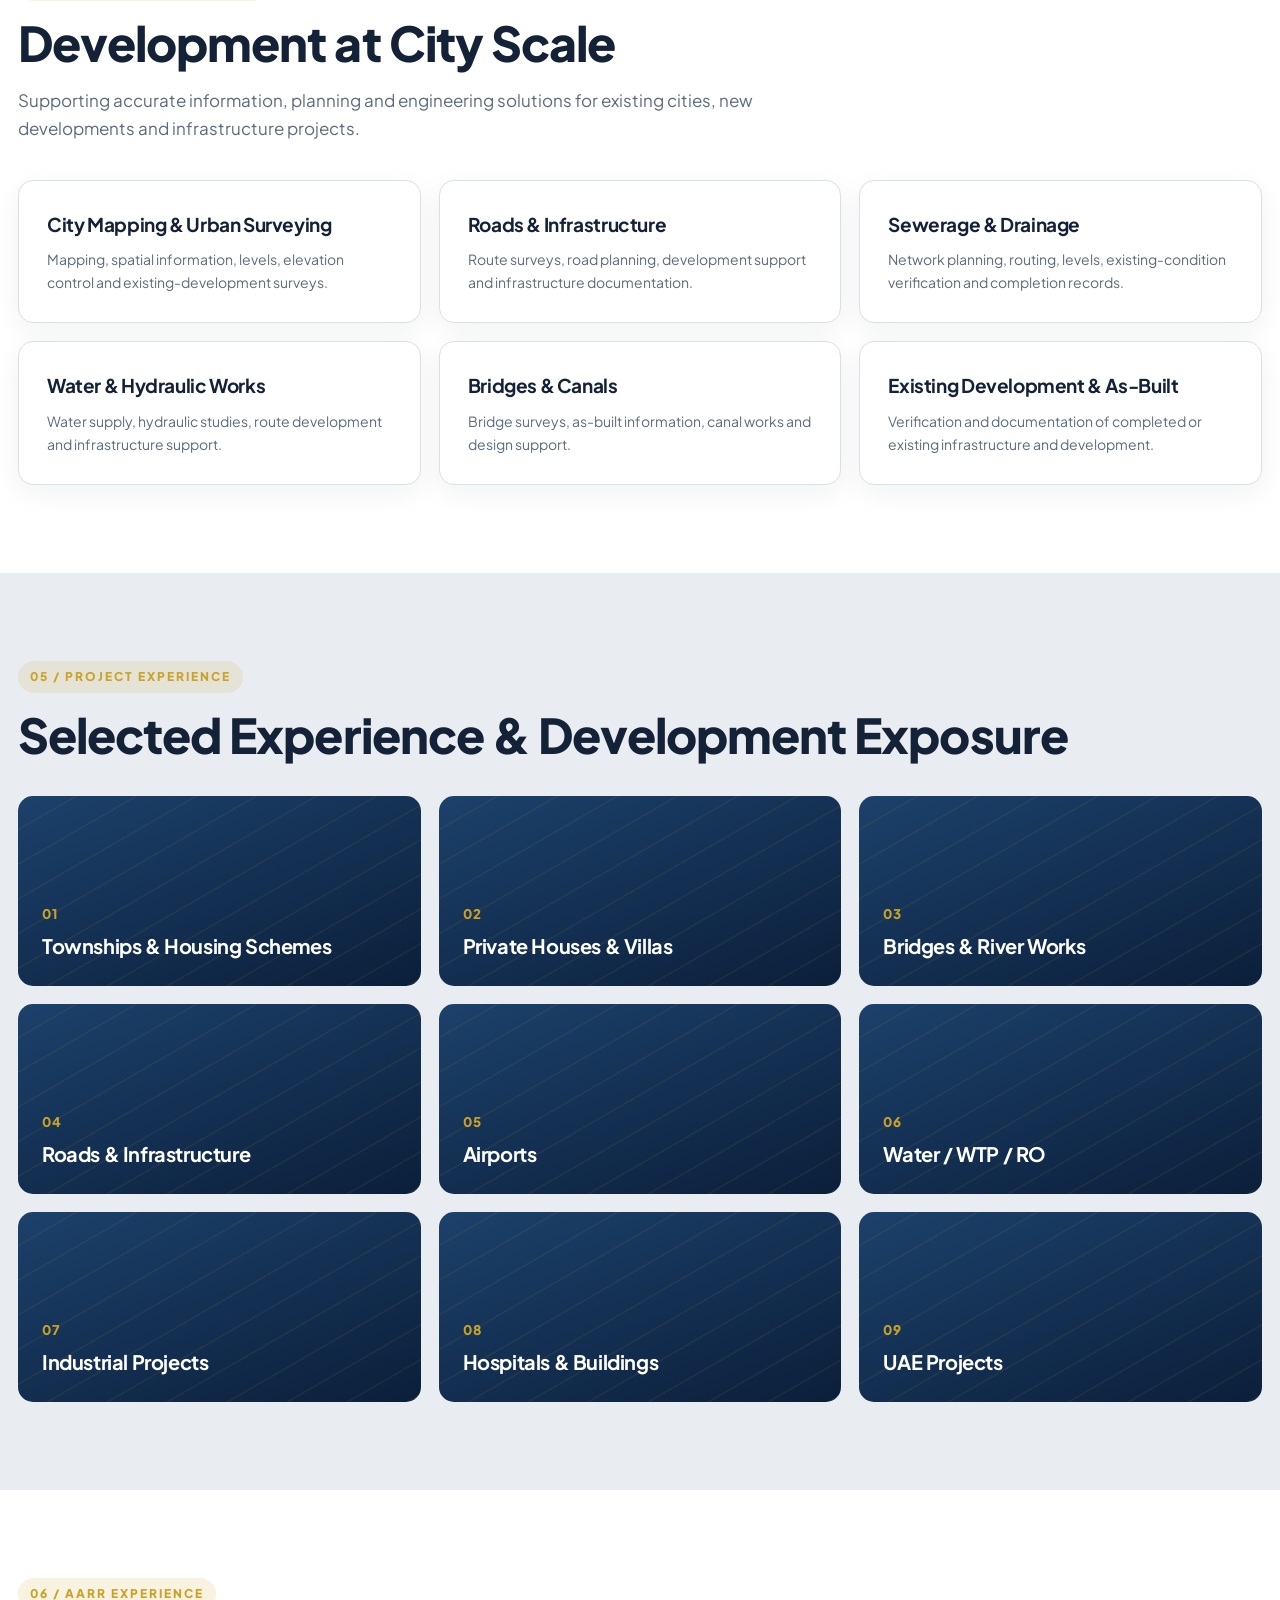
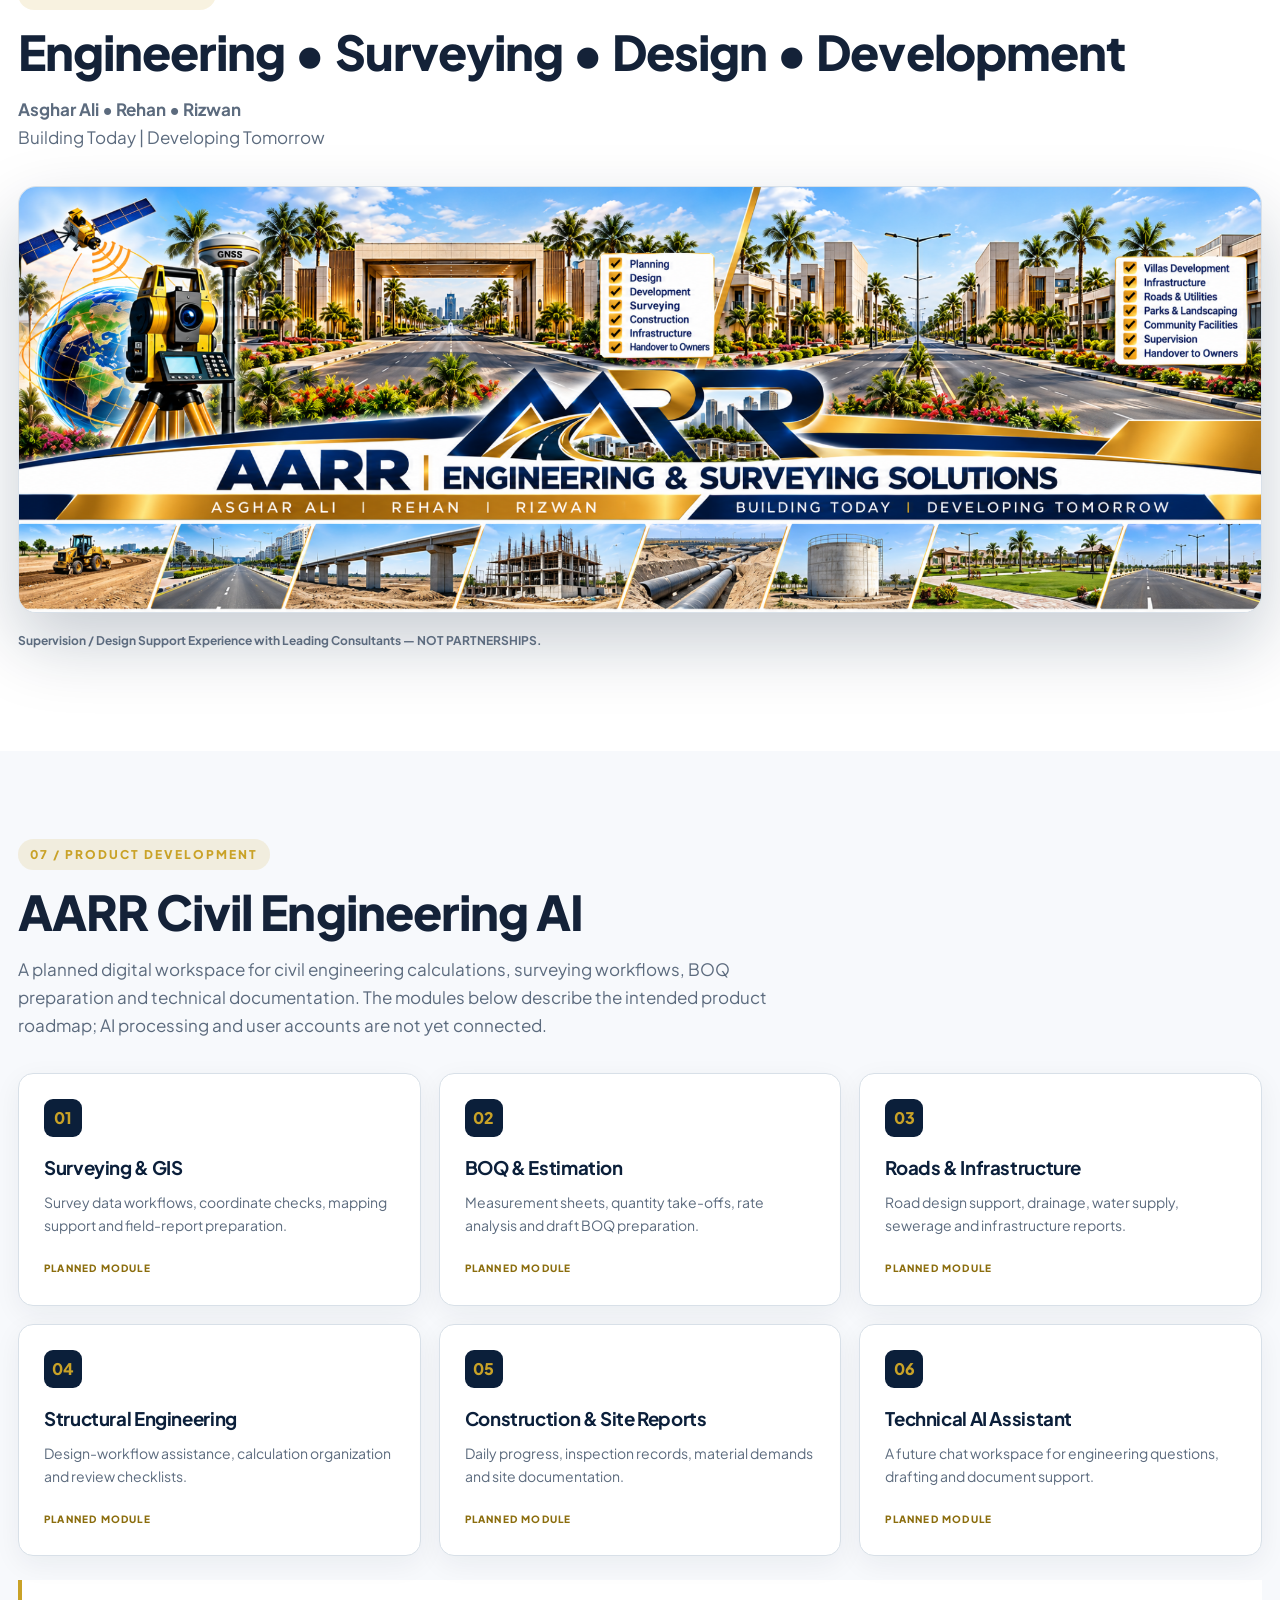
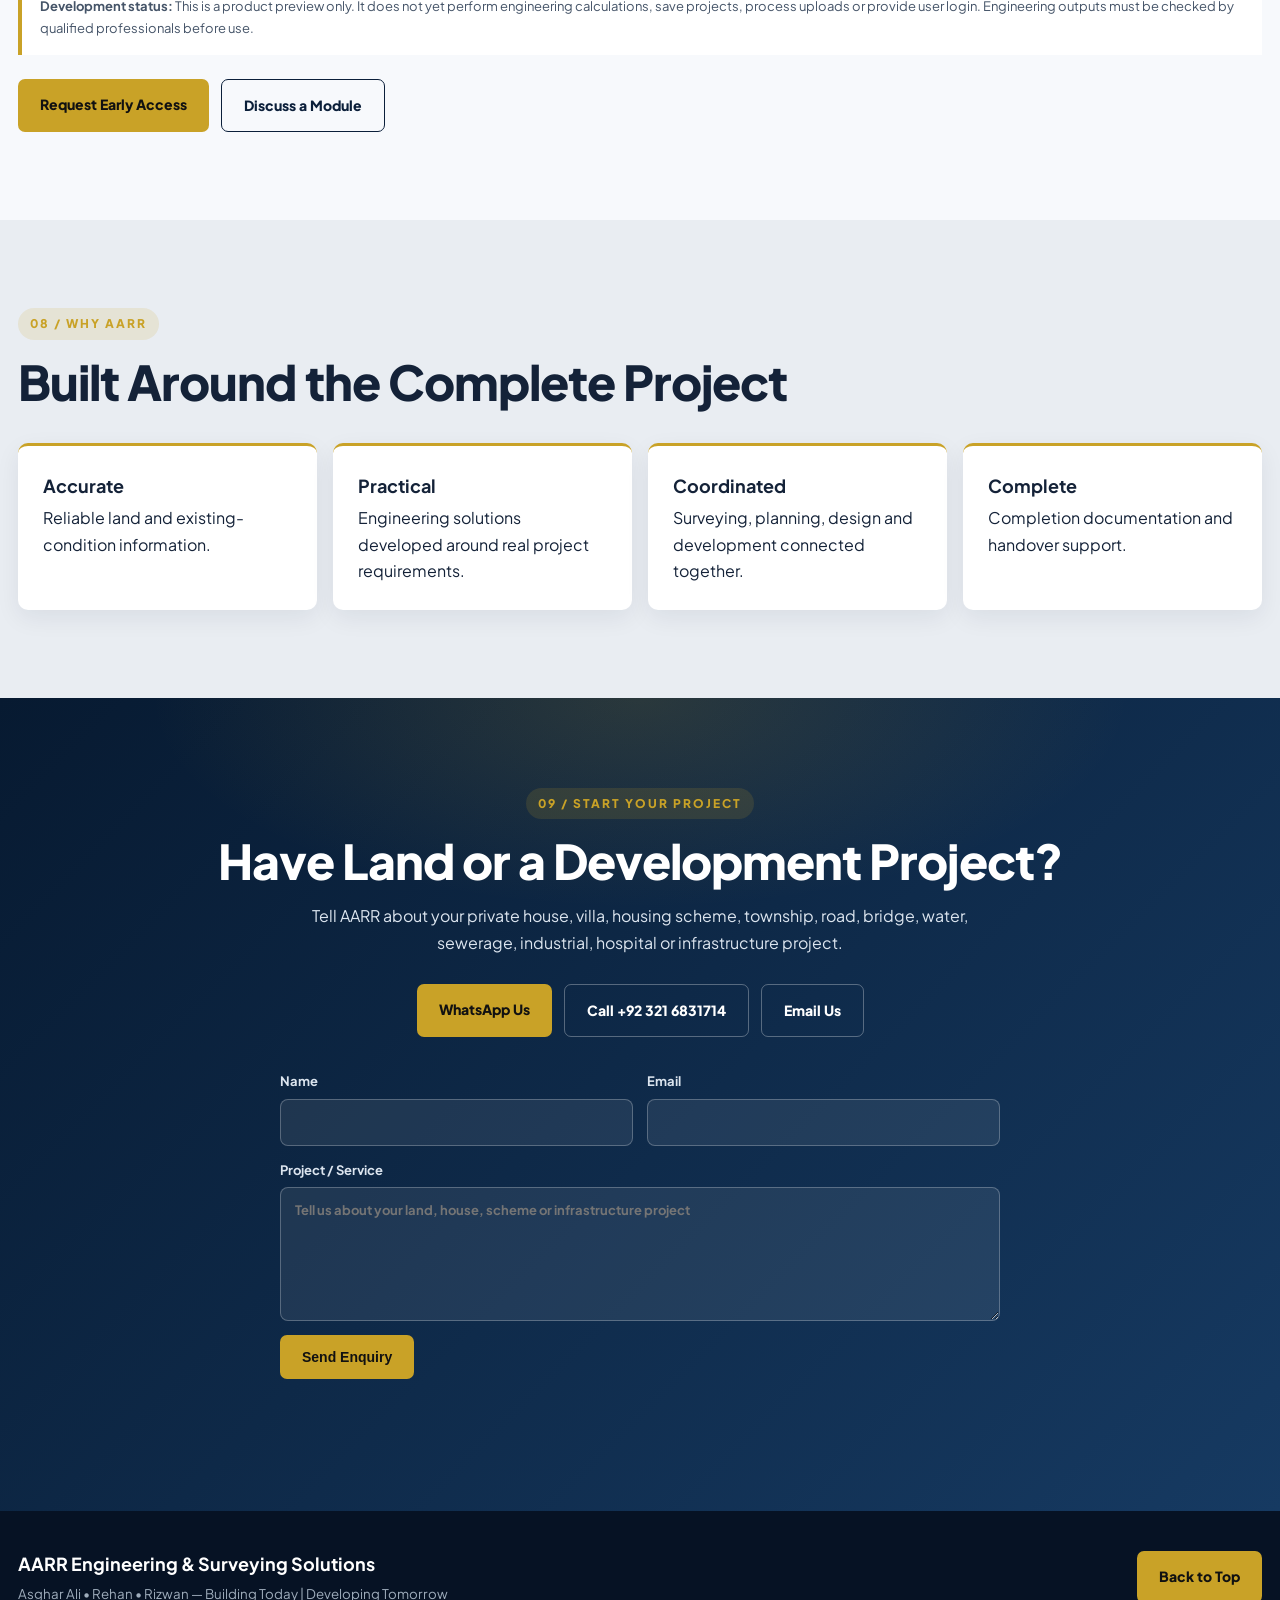
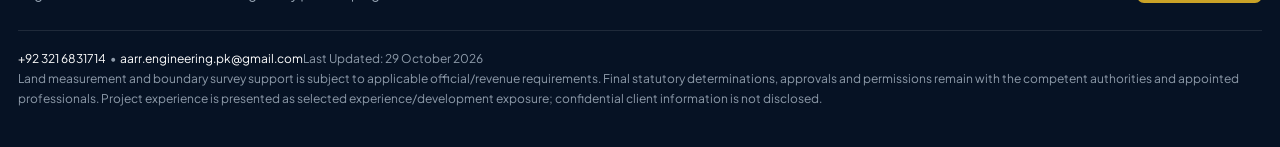
==== commit c38726e2: "Add files via upload" ====
--- a/index.html
+++ b/index.html
@@ -1,14 +1,16 @@
-<!doctype html><html lang="en"><head><meta charset="utf-8"><meta name="viewport" content="width=device-width,initial-scale=1"><title>AARR Engineering & Surveying Solutions</title><meta name="description" content="AARR Engineering & Surveying Solutions — land surveying, design solutions, private houses, housing schemes, infrastructure, water, sewerage, development, construction support and complete handover."><meta name="theme-color" content="#0B1F3A"><link rel="icon" href="aarr-logo.svg"><link rel="stylesheet" href="style.css"><link rel="canonical" href="https://etihad114-arch.github.io/Asghr-Ali/"></head><body><a class="skip" href="#main">Skip to content</a>
+<!doctype html><html lang="en"><head><meta charset="utf-8"><meta name="viewport" content="width=device-width,initial-scale=1"><title>AARR Engineering & Surveying Solutions</title><meta name="description" content="AARR Engineering & Surveying Solutions — land surveying, design solutions, private houses, housing schemes, infrastructure, water, sewerage, development, construction support and complete handover."><meta name="theme-color" content="#0B1F3A"><link rel="icon" href="aarr-logo.svg"><link rel="manifest" href="site.webmanifest"><link rel="preconnect" href="https://fonts.googleapis.com"><link rel="preconnect" href="https://fonts.gstatic.com" crossorigin><link href="https://fonts.googleapis.com/css2?family=Plus+Jakarta+Sans:wght@400;500;700;800&display=swap" rel="stylesheet"><link rel="stylesheet" href="style.css"><link rel="canonical" href="https://etihad114-arch.github.io/Asghr-Ali/"><meta name="robots" content="index,follow"><meta property="og:title" content="AARR Engineering &amp; Surveying Solutions"><meta property="og:description" content="Land surveying, engineering design, housing schemes, infrastructure, water supply, sewerage and construction support."><meta property="og:type" content="website"><meta property="og:url" content="https://etihad114-arch.github.io/Asghr-Ali/"><meta name="twitter:card" content="summary"><meta name="twitter:title" content="AARR Engineering &amp; Surveying Solutions"><meta name="twitter:description" content="Land surveying, design, housing schemes, infrastructure and development support."></head><body><a class="skip" href="#main">Skip to content</a>
 <header class="nav"><div class="container nav-inner"><a class="brand" href="#home"><img src="aarr-logo.svg" alt="AARR logo"><span><strong>AARR</strong><span>ENGINEERING &amp; SURVEYING SOLUTIONS</span><small>ASGHAR ALI • REHAN • RIZWAN</small></span></a><button class="menu" onclick="document.querySelector('.navlinks').classList.toggle('open')" aria-label="Menu">☰</button><nav class="navlinks"><a href="#services">Services</a><a href="#development">Development</a><a href="#projects">Projects</a><a href="#experience">Experience</a><a href="#ai-platform">Engineering AI</a><a href="#about">About</a><a href="#contact">Contact</a><a class="quote" href="#contact">Request Quote</a></nav></div></header>
-<main id="main"><section id="home" class="hero"><div class="container hero-grid"><div><p class="eyebrow">LAND SURVEYING • DESIGN • DEVELOPMENT • INFRASTRUCTURE</p><h1>From Land Surveying to <b>Complete Development &amp; Handover.</b></h1><p class="lead">AARR connects accurate land information with practical engineering, coordinated development, construction support, completion documentation and final handover.</p><div class="hero-tags"><span>PRIVATE HOUSES</span><span>HOUSING SCHEMES</span><span>ROADS &amp; INFRASTRUCTURE</span><span>WATER &amp; UTILITIES</span></div><div class="actions"><a class="btn primary" href="#contact">Start Your Project</a><a class="btn secondary" href="#projects">Explore Experience</a></div></div><div class="hero-art"><div class="art-label"><strong>AARR</strong><span>ENGINEERING • SURVEYING • DEVELOPMENT</span></div></div></div></section>
+<main id="main"><section id="home" class="hero"><div class="container hero-grid"><div><p class="eyebrow">LAND SURVEYING • DESIGN • DEVELOPMENT • INFRASTRUCTURE</p><h1>From Land Surveying to <b>Complete Development &amp; Handover.</b></h1><p class="lead">AARR connects accurate land information with practical engineering, coordinated development, construction support, completion documentation and final handover.</p><div class="hero-tags"><span>PRIVATE HOUSES</span><span>HOUSING SCHEMES</span><span>ROADS &amp; INFRASTRUCTURE</span><span>WATER &amp; UTILITIES</span></div><div class="actions"><a class="btn primary" href="#contact">Start Your Project</a><a class="btn secondary" href="#projects">Explore Experience</a></div></div><div class="hero-art"><svg class="hero-svg" viewBox="0 0 500 440" aria-hidden="true"><defs><linearGradient id="g" x1="0" y1="0" x2="1" y2="1"><stop offset="0" stop-color="#E0BC4A"/><stop offset="1" stop-color="#C9A227"/></linearGradient></defs><g fill="none" stroke="#C9A227" stroke-opacity=".35"><path d="M20 330C120 280 160 340 260 290S420 250 480 280"/><path d="M20 360C130 310 170 370 270 320S420 285 480 310"/><path d="M20 300C110 250 150 310 250 260S410 215 480 250"/><path d="M20 270C100 225 150 275 240 230S400 190 480 220"/></g><path d="M40 410L470 190" stroke="#fff" stroke-opacity=".5" stroke-width="2" stroke-dasharray="10 8" fill="none"/><g fill="#C9A227"><circle cx="110" cy="375" r="6"/><circle cx="215" cy="322" r="6"/><circle cx="330" cy="264" r="6"/><circle cx="440" cy="208" r="6"/></g><g stroke="url(#g)" stroke-width="5" stroke-linecap="round" fill="none"><path d="M250 215L195 330M250 215L305 330M250 215V330"/></g><rect x="222" y="150" width="56" height="62" rx="8" fill="#fff" fill-opacity=".92"/><circle cx="250" cy="176" r="15" fill="#0B1F3A"/><circle cx="250" cy="176" r="6" fill="#C9A227"/><rect x="236" y="118" width="28" height="30" rx="6" fill="url(#g)"/><path d="M250 100v18" stroke="#fff" stroke-width="3"/><g stroke="#C9A227" stroke-opacity=".6" fill="none"><circle cx="250" cy="176" r="86" stroke-dasharray="4 8"/><circle cx="250" cy="176" r="130" stroke-dasharray="2 10"/></g></svg><div class="art-label"><strong>AARR</strong><span>ENGINEERING • SURVEYING • DEVELOPMENT</span></div></div></div></section>
 <section class="strip"><div class="container strip-grid"><div>LAND</div><div>SURVEY</div><div>DESIGN</div><div>DEVELOPMENT</div><div>HANDOVER</div></div></section>
-<section id="services" class="section"><div class="container"><span class="kicker">01 / WHAT WE DO</span><h2 class="title">Engineering &amp; Development Solutions</h2><p class="intro">A complete client-facing service structure covering land, design, residential development, infrastructure, construction support and organized project completion.</p><div class="cards"><article class="card"><span class="num">01</span><h3>Land Surveying &amp; Mapping</h3><p>Land measurement, boundary support, levels, existing conditions, city mapping, development surveys and as-built information.</p></article><article class="card"><span class="num">02</span><h3>Design Solutions</h3><p>Land development, residential, structural, road, infrastructure, water, sewerage, drainage and hydraulic solutions.</p></article><article class="card"><span class="num">03</span><h3>Private Houses &amp; Villas</h3><p>Planning, design, structural design, construction support, finishing coordination and complete owner handover.</p></article><article class="card"><span class="num">04</span><h3>Housing Schemes &amp; Townships</h3><p>Planning, infrastructure, development, construction, supervision, testing, completion and handover.</p></article><article class="card"><span class="num">05</span><h3>City &amp; Infrastructure</h3><p>City mapping, roads, bridges, sewerage, drainage, water supply, hydraulic works and existing infrastructure.</p></article><article class="card"><span class="num">06</span><h3>Complete Project Delivery</h3><p>Construction support, supervision, testing, as-built documentation, completion and final handover support.</p></article></div></div></section>
+<section id="services" class="section"><div class="container"><span class="kicker">01 / WHAT WE DO</span><h2 class="title">Engineering &amp; Development Solutions</h2><p class="intro">A complete client-facing service structure covering land, design, residential development, infrastructure, construction support and organized project completion.</p><div class="cards"><article class="card"><i class="ico"><svg viewBox="0 0 24 24" fill="none" stroke="currentColor" stroke-width="1.8" stroke-linecap="round" stroke-linejoin="round"><path d="M12 2v20M2 12h20"/><circle cx="12" cy="12" r="5"/></svg></i><span class="num">01</span><h3>Land Surveying &amp; Mapping</h3><p>Land measurement, boundary support, levels, existing conditions, city mapping, development surveys and as-built information.</p></article><article class="card"><i class="ico"><svg viewBox="0 0 24 24" fill="none" stroke="currentColor" stroke-width="1.8" stroke-linecap="round" stroke-linejoin="round"><path d="M4 20V8l8-5 8 5v12zM9 20v-6h6v6"/></svg></i><span class="num">02</span><h3>Design Solutions</h3><p>Land development, residential, structural, road, infrastructure, water, sewerage, drainage and hydraulic solutions.</p></article><article class="card"><i class="ico"><svg viewBox="0 0 24 24" fill="none" stroke="currentColor" stroke-width="1.8" stroke-linecap="round" stroke-linejoin="round"><path d="M3 11l9-8 9 8M5 10v10h14V10"/></svg></i><span class="num">03</span><h3>Private Houses &amp; Villas</h3><p>Planning, design, structural design, construction support, finishing coordination and complete owner handover.</p></article><article class="card"><i class="ico"><svg viewBox="0 0 24 24" fill="none" stroke="currentColor" stroke-width="1.8" stroke-linecap="round" stroke-linejoin="round"><path d="M3 21h18M5 21V9h5v12M14 21V4h5v17"/></svg></i><span class="num">04</span><h3>Housing Schemes &amp; Townships</h3><p>Planning, infrastructure, development, construction, supervision, testing, completion and handover.</p></article><article class="card"><i class="ico"><svg viewBox="0 0 24 24" fill="none" stroke="currentColor" stroke-width="1.8" stroke-linecap="round" stroke-linejoin="round"><path d="M3 17h18M6 17c0-4 3-7 6-7s6 3 6 7M12 3v4"/></svg></i><span class="num">05</span><h3>City &amp; Infrastructure</h3><p>City mapping, roads, bridges, sewerage, drainage, water supply, hydraulic works and existing infrastructure.</p></article><article class="card"><i class="ico"><svg viewBox="0 0 24 24" fill="none" stroke="currentColor" stroke-width="1.8" stroke-linecap="round" stroke-linejoin="round"><path d="M5 12l5 5L20 6"/></svg></i><span class="num">06</span><h3>Complete Project Delivery</h3><p>Construction support, supervision, testing, as-built documentation, completion and final handover support.</p></article></div></div></section>
 <section class="section gray"><div class="container feature"><div><span class="kicker">02 / PRIVATE RESIDENTIAL</span><h2 class="title">From Your Plot to Your Completed Home</h2><p class="intro">AARR provides a coordinated residential pathway from site information and planning through design, structure, construction support, finishing and owner handover.</p><div class="path"><span>Survey</span><span>Plan</span><span>Design</span><span>Structure</span><span>Construction</span><span>Finishing</span><span>Handover</span></div><div class="actions" style="margin-top:28px"><a class="btn primary" href="#contact">Plan Your House</a></div></div><div class="house-visual"></div></div></section>
 <section id="development" class="section dark"><div class="container"><span class="kicker">03 / DEVELOPMENT CYCLE</span><h2 class="title">One Development Journey</h2><p class="intro">AARR connects the major stages of development into one coordinated project pathway.</p><div class="steps"><div class="step"><b>01</b><strong>Survey</strong></div><div class="step"><b>02</b><strong>Planning</strong></div><div class="step"><b>03</b><strong>Design</strong></div><div class="step"><b>04</b><strong>Approvals / Coordination</strong></div><div class="step"><b>05</b><strong>Development</strong></div><div class="step"><b>06</b><strong>Construction</strong></div><div class="step"><b>07</b><strong>Supervision</strong></div><div class="step"><b>08</b><strong>Testing &amp; Commissioning</strong></div><div class="step"><b>09</b><strong>Completion</strong></div><div class="step"><b>10</b><strong>Handover</strong></div></div></div></section>
 <section class="section"><div class="container"><span class="kicker">04 / CITY &amp; INFRASTRUCTURE</span><h2 class="title">Development at City Scale</h2><p class="intro">Supporting accurate information, planning and engineering solutions for existing cities, new developments and infrastructure projects.</p><div class="cards"><article class="card"><h3>City Mapping &amp; Urban Surveying</h3><p>Mapping, spatial information, levels, elevation control and existing-development surveys.</p></article><article class="card"><h3>Roads &amp; Infrastructure</h3><p>Route surveys, road planning, development support and infrastructure documentation.</p></article><article class="card"><h3>Sewerage &amp; Drainage</h3><p>Network planning, routing, levels, existing-condition verification and completion records.</p></article><article class="card"><h3>Water &amp; Hydraulic Works</h3><p>Water supply, hydraulic studies, route development and infrastructure support.</p></article><article class="card"><h3>Bridges &amp; Canals</h3><p>Bridge surveys, as-built information, canal works and design support.</p></article><article class="card"><h3>Existing Development &amp; As-Built</h3><p>Verification and documentation of completed or existing infrastructure and development.</p></article></div></div></section>
 <section id="projects" class="section gray"><div class="container"><span class="kicker">05 / PROJECT EXPERIENCE</span><h2 class="title">Selected Experience &amp; Development Exposure</h2><div class="project-grid"><article class="project"><small>01</small><h3>Townships &amp; Housing Schemes</h3></article><article class="project"><small>02</small><h3>Private Houses &amp; Villas</h3></article><article class="project"><small>03</small><h3>Bridges &amp; River Works</h3></article><article class="project"><small>04</small><h3>Roads &amp; Infrastructure</h3></article><article class="project"><small>05</small><h3>Airports</h3></article><article class="project"><small>06</small><h3>Water / WTP / RO</h3></article><article class="project"><small>07</small><h3>Industrial Projects</h3></article><article class="project"><small>08</small><h3>Hospitals &amp; Buildings</h3></article><article class="project"><small>09</small><h3>UAE Projects</h3></article></div></div></section>
 <section id="experience" class="section"><div class="container"><span class="kicker">06 / AARR EXPERIENCE</span><h2 class="title">Engineering • Surveying • Design • Development</h2><p class="intro"><b>Asghar Ali • Rehan • Rizwan</b><br>Building Today | Developing Tomorrow</p><div class="board"><img src="AARR_FINAL_CORPORATE_EXPERIENCE_BOARD.png" alt="AARR corporate experience and development board"></div><p class="note"><b>Supervision / Design Support Experience with Leading Consultants — NOT PARTNERSHIPS.</b></p></div></section>
-<section id="ai-platform" class="section ai-platform"><div class="container"><span class="kicker">07 / PRODUCT DEVELOPMENT</span><h2 class="title">AARR Civil Engineering AI</h2><p class="intro">A planned digital workspace for civil engineering calculations, surveying workflows, BOQ preparation and technical documentation. The modules below describe the intended product roadmap; AI processing and user accounts are not yet connected.</p><div class="ai-grid"><article class="ai-card"><span>01</span><h3>Surveying &amp; GIS</h3><p>Survey data workflows, coordinate checks, mapping support and field-report preparation.</p><small>PLANNED MODULE</small></article><article class="ai-card"><span>02</span><h3>BOQ &amp; Estimation</h3><p>Measurement sheets, quantity take-offs, rate analysis and draft BOQ preparation.</p><small>PLANNED MODULE</small></article><article class="ai-card"><span>03</span><h3>Roads &amp; Infrastructure</h3><p>Road design support, drainage, water supply, sewerage and infrastructure reports.</p><small>PLANNED MODULE</small></article><article class="ai-card"><span>04</span><h3>Structural Engineering</h3><p>Design-workflow assistance, calculation organization and review checklists.</p><small>PLANNED MODULE</small></article><article class="ai-card"><span>05</span><h3>Construction &amp; Site Reports</h3><p>Daily progress, inspection records, material demands and site documentation.</p><small>PLANNED MODULE</small></article><article class="ai-card"><span>06</span><h3>Technical AI Assistant</h3><p>A future chat workspace for engineering questions, drafting and document support.</p><small>PLANNED MODULE</small></article></div><div class="ai-notice"><strong>Development status:</strong> This is a product preview only. It does not yet perform engineering calculations, save projects, process uploads or provide user login. Engineering outputs must be checked by qualified professionals before use.</div><div class="actions ai-actions"><a class="btn primary" href="mailto:aarr.engineering.pk@gmail.com?subject=AARR%20Civil%20Engineering%20AI%20Early%20Access">Request Early Access</a><a class="btn ai-secondary" href="#contact">Discuss a Module</a></div></div></section>\n<section id="about" class="section gray"><div class="container"><span class="kicker">08 / WHY AARR</span><h2 class="title">Built Around the Complete Project</h2><div class="trust"><div><strong>Accurate</strong>Reliable land and existing-condition information.</div><div><strong>Practical</strong>Engineering solutions developed around real project requirements.</div><div><strong>Coordinated</strong>Surveying, planning, design and development connected together.</div><div><strong>Complete</strong>Completion documentation and handover support.</div></div></div></section>
-<section id="contact" class="cta"><div class="container"><span class="kicker">09 / START YOUR PROJECT</span><h2 class="title">Have Land or a Development Project?</h2><p>Tell AARR about your private house, villa, housing scheme, township, road, bridge, water, sewerage, industrial, hospital or infrastructure project.</p><div class="actions" style="justify-content:center"><a class="btn primary" href="mailto:aarr.engineering.pk@gmail.com?subject=AARR%20Project%20Enquiry">Start Your Project</a><a class="btn secondary" href="mailto:aarr.engineering.pk@gmail.com?subject=AARR%20Quote%20Request">Request a Quote</a></div></div></section></main>
-<footer class="footer"><div class="container footer-grid"><div><strong>AARR Engineering &amp; Surveying Solutions</strong><small>Asghar Ali • Rehan • Rizwan — Building Today | Developing Tomorrow</small></div><div class="actions"><a class="btn primary" href="#home">Back to Top</a></div></div><div class="container legal"><div class="footer-contact"><a href="mailto:aarr.engineering.pk@gmail.com">aarr.engineering.pk@gmail.com</a><span>Last Updated: 09 October 2026</span></div>Land measurement and boundary survey support is subject to applicable official/revenue requirements. Final statutory determinations, approvals and permissions remain with the competent authorities and appointed professionals. Project experience is presented as selected experience/development exposure; confidential client information is not disclosed.</div></footer>
-<script>const nav=document.querySelector('.navlinks');document.querySelectorAll('.navlinks a').forEach(a=>a.addEventListener('click',()=>nav.classList.remove('open')));</script></body></html>
+<section id="ai-platform" class="section ai-platform"><div class="container"><span class="kicker">07 / PRODUCT DEVELOPMENT</span><h2 class="title">AARR Civil Engineering AI</h2><p class="intro">A planned digital workspace for civil engineering calculations, surveying workflows, BOQ preparation and technical documentation. The modules below describe the intended product roadmap; AI processing and user accounts are not yet connected.</p><div class="ai-grid"><article class="ai-card"><span>01</span><h3>Surveying &amp; GIS</h3><p>Survey data workflows, coordinate checks, mapping support and field-report preparation.</p><small>PLANNED MODULE</small></article><article class="ai-card"><span>02</span><h3>BOQ &amp; Estimation</h3><p>Measurement sheets, quantity take-offs, rate analysis and draft BOQ preparation.</p><small>PLANNED MODULE</small></article><article class="ai-card"><span>03</span><h3>Roads &amp; Infrastructure</h3><p>Road design support, drainage, water supply, sewerage and infrastructure reports.</p><small>PLANNED MODULE</small></article><article class="ai-card"><span>04</span><h3>Structural Engineering</h3><p>Design-workflow assistance, calculation organization and review checklists.</p><small>PLANNED MODULE</small></article><article class="ai-card"><span>05</span><h3>Construction &amp; Site Reports</h3><p>Daily progress, inspection records, material demands and site documentation.</p><small>PLANNED MODULE</small></article><article class="ai-card"><span>06</span><h3>Technical AI Assistant</h3><p>A future chat workspace for engineering questions, drafting and document support.</p><small>PLANNED MODULE</small></article></div><div class="ai-notice"><strong>Development status:</strong> This is a product preview only. It does not yet perform engineering calculations, save projects, process uploads or provide user login. Engineering outputs must be checked by qualified professionals before use.</div><div class="actions ai-actions"><a class="btn primary" href="mailto:aarr.engineering.pk@gmail.com?subject=AARR%20Civil%20Engineering%20AI%20Early%20Access">Request Early Access</a><a class="btn ai-secondary" href="#contact">Discuss a Module</a></div></div></section>
+<section id="about" class="section gray"><div class="container"><span class="kicker">08 / WHY AARR</span><h2 class="title">Built Around the Complete Project</h2><div class="trust"><div><strong>Accurate</strong>Reliable land and existing-condition information.</div><div><strong>Practical</strong>Engineering solutions developed around real project requirements.</div><div><strong>Coordinated</strong>Surveying, planning, design and development connected together.</div><div><strong>Complete</strong>Completion documentation and handover support.</div></div></div></section>
+<section id="contact" class="cta"><div class="container"><span class="kicker">09 / START YOUR PROJECT</span><h2 class="title">Have Land or a Development Project?</h2><p>Tell AARR about your private house, villa, housing scheme, township, road, bridge, water, sewerage, industrial, hospital or infrastructure project.</p><div class="actions" style="justify-content:center"><a class="btn primary" href="https://wa.me/923216831714?text=Hello%20AARR%2C%20I%20would%20like%20to%20discuss%20a%20project." target="_blank" rel="noopener">WhatsApp Us</a><a class="btn secondary" href="tel:+923216831714">Call +92 321 6831714</a><a class="btn secondary" href="mailto:aarr.engineering.pk@gmail.com?subject=AARR%20Project%20Enquiry">Email Us</a></div>
+<form class="enquiry" onsubmit="sendMessage(event)"><div class="row"><label>Name<input id="name" required autocomplete="name"></label><label>Email<input id="email" type="email" required autocomplete="email"></label></div><label>Project / Service<textarea id="message" rows="5" required placeholder="Tell us about your land, house, scheme or infrastructure project"></textarea></label><button class="btn primary" type="submit">Send Enquiry</button><p id="form-status" class="form-status" role="status"></p></form></div></section></main>
+<footer class="footer"><div class="container footer-grid"><div><strong>AARR Engineering &amp; Surveying Solutions</strong><small>Asghar Ali • Rehan • Rizwan — Building Today | Developing Tomorrow</small></div><div class="actions"><a class="btn primary" href="#home">Back to Top</a></div></div><div class="container legal"><div class="footer-contact"><a href="tel:+923216831714">+92 321 6831714</a> &nbsp;•&nbsp; <a href="mailto:aarr.engineering.pk@gmail.com">aarr.engineering.pk@gmail.com</a><span>Last Updated: 29 October 2026</span></div>Land measurement and boundary survey support is subject to applicable official/revenue requirements. Final statutory determinations, approvals and permissions remain with the competent authorities and appointed professionals. Project experience is presented as selected experience/development exposure; confidential client information is not disclosed.</div></footer>
+<script src="site-config.js"></script><script src="script.js"></script><script>const nav=document.querySelector('.navlinks');document.querySelectorAll('.navlinks a').forEach(a=>a.addEventListener('click',()=>nav.classList.remove('open')));</script><script>(function(){var els=document.querySelectorAll(".card,.step,.project,.ai-card,.trust div,.board,.title,.intro");if(!("IntersectionObserver" in window)){return}els.forEach(function(e){e.classList.add("rv")});var io=new IntersectionObserver(function(es){es.forEach(function(x){if(x.isIntersecting){x.target.classList.add("in");io.unobserve(x.target)}})},{threshold:.12});els.forEach(function(e){io.observe(e)});var n=document.querySelector(".nav");addEventListener("scroll",function(){n.classList.toggle("scrolled",scrollY>10)},{passive:true})})();</script><a class="wa-float" href="https://wa.me/923216831714?text=Hello%20AARR%2C%20I%20would%20like%20to%20discuss%20a%20project." target="_blank" rel="noopener" aria-label="Chat on WhatsApp"><svg viewBox="0 0 24 24" width="28" height="28" fill="#fff"><path d="M12 2a10 10 0 0 0-8.6 15L2 22l5.1-1.3A10 10 0 1 0 12 2zm5.2 14.1c-.2.6-1.3 1.2-1.8 1.2-.5.1-1 .2-3.3-.7-2.8-1.2-4.6-4-4.7-4.2-.1-.2-1.1-1.5-1.1-2.8s.7-2 1-2.3c.2-.3.5-.3.7-.3h.5c.2 0 .4 0 .6.5l.8 1.9c.1.2.1.4 0 .5l-.4.6c-.1.2-.3.3-.1.6.2.3.8 1.3 1.7 2.1 1.2 1 2.1 1.3 2.4 1.5.3.1.5.1.6-.1l.9-1.1c.2-.3.4-.2.6-.1l1.8.9c.3.1.4.2.5.3.1.2.1.8-.1 1.4z"/></svg></a></body></html>
--- a/style.css
+++ b/style.css
@@ -13,3 +13,129 @@
 .ai-secondary{border:1px solid #0B1F3A;color:#0B1F3A}
 @media(max-width:950px){.ai-grid{grid-template-columns:repeat(2,1fr)}}
 @media(max-width:620px){.ai-grid{grid-template-columns:1fr}}
++:root{--navy:#0B1F3A;--navy2:#132f52;--gold:#C9A227;--ink:#142238;--muted:#5c6b7e;--white:#fff;--gray:#E9EDF2;--line:#d8e0e8;--max:1440px;--shadow:0 18px 50px rgba(11,31,58,.12)}*{box-sizing:border-box}html{scroll-behavior:smooth}body{margin:0;font-family:Inter,Segoe UI,Arial,sans-serif;color:var(--ink);background:#fff;line-height:1.65}a{color:inherit;text-decoration:none}.container{width:min(calc(100% - 36px),var(--max));margin:auto}.skip{position:absolute;left:-9999px}.skip:focus{left:10px;top:10px;z-index:99;background:#fff;padding:10px}.nav{position:sticky;top:0;z-index:50;background:rgba(11,31,58,.97);border-bottom:1px solid rgba(255,255,255,.1);backdrop-filter:blur(12px)}.nav-inner{min-height:100px;display:flex;align-items:center;gap:24px}.brand{display:flex;align-items:center;gap:12px;margin-right:auto}.brand img{width:76px;height:76px}.brand strong{display:block;color:#fff;font-size:29px;letter-spacing:3px}.brand span{display:block;color:#dce5ef;font-size:13px;letter-spacing:1.3px}.brand small{color:var(--gold);font-size:12px;letter-spacing:1px}.navlinks{display:flex;align-items:center;gap:25px;color:#fff;font-size:16px}.navlinks a{opacity:.9}.navlinks a:hover{color:var(--gold)}.quote{background:var(--gold);color:#111!important;padding:14px 18px;border-radius:7px;font-weight:800}.menu{display:none;background:none;border:0;color:#fff;font-size:28px}.hero{background:linear-gradient(135deg,var(--navy) 0%,#12365e 68%,#0b1f3a 100%);color:#fff;position:relative;overflow:hidden}.hero:after{content:"";position:absolute;width:620px;height:620px;right:-260px;top:-180px;border:1px solid rgba(201,162,39,.35);border-radius:50%;box-shadow:0 0 0 50px rgba(201,162,39,.04),0 0 0 100px rgba(201,162,39,.025)}.hero-grid{min-height:650px;display:grid;grid-template-columns:1.15fr .85fr;align-items:center;gap:70px;padding:82px 0}.eyebrow{color:var(--gold);font-weight:900;letter-spacing:2.4px;font-size:16px}.hero h1{font-size:clamp(52px,5.8vw,82px);line-height:1.02;margin:18px 0}.hero h1 span{color:#fff}.hero h1 b{color:var(--gold)}.lead{font-size:20px;color:#dbe5ef;max-width:680px}.hero-tags{display:flex;flex-wrap:wrap;gap:8px;margin:25px 0}.hero-tags span{border:1px solid rgba(255,255,255,.22);padding:10px 14px;border-radius:99px;font-size:13px;letter-spacing:.8px}.actions{display:flex;gap:12px;flex-wrap:wrap}.btn{display:inline-block;padding:13px 18px;border-radius:7px;font-weight:800;font-size:13px}.primary{background:var(--gold);color:#111}.secondary{border:1px solid rgba(255,255,255,.3);color:#fff}.hero-art{min-height:500px;border:1px solid rgba(255,255,255,.15);border-radius:24px;background:linear-gradient(145deg,rgba(255,255,255,.1),rgba(255,255,255,.025));position:relative;overflow:hidden;box-shadow:var(--shadow)}.hero-art:before{content:"";position:absolute;inset:30px;background:repeating-radial-gradient(circle at 50% 45%,transparent 0 35px,rgba(201,162,39,.12) 36px 37px),linear-gradient(155deg,transparent 47%,rgba(255,255,255,.08) 48% 49%,transparent 50%)}.art-label{position:absolute;left:30px;bottom:30px}.art-label strong{display:block;font-size:38px}.art-label span{color:var(--gold);font-size:14px;letter-spacing:1.4px}.strip{background:#fff;border-bottom:1px solid var(--line)}.strip-grid{display:grid;grid-template-columns:repeat(5,1fr)}.strip-grid div{padding:28px 12px;text-align:center;border-right:1px solid var(--line);font-weight:900;font-size:18px;letter-spacing:1.8px}.strip-grid div:last-child{border:0}.section{padding:88px 0}.section.gray{background:var(--gray)}.section.dark{background:var(--navy);color:#fff}.kicker{color:var(--gold);font-size:12px;font-weight:900;letter-spacing:2px}.title{font-size:clamp(32px,4vw,48px);line-height:1.08;margin:8px 0 16px}.intro{max-width:760px;color:var(--muted);font-size:17px}.dark .intro{color:#d4dfeb}.cards{display:grid;grid-template-columns:repeat(3,1fr);gap:18px;margin-top:38px}.card{background:#fff;border:1px solid var(--line);border-radius:15px;padding:28px;box-shadow:0 8px 28px rgba(11,31,58,.06)}.card h3{margin:0 0 8px;font-size:19px}.card p{margin:0;color:var(--muted);font-size:14px}.card .num{color:var(--gold);font-weight:900;font-size:12px;letter-spacing:1px}.feature{display:grid;grid-template-columns:1fr 1fr;gap:50px;align-items:center}.path{display:flex;flex-wrap:wrap;gap:8px;margin-top:28px}.path span{padding:10px 12px;background:var(--gray);border-radius:7px;font-weight:800;font-size:12px}.path span:after{content:" →";color:var(--gold)}.path span:last-child:after{content:""}.house-visual{min-height:360px;border-radius:24px;background:linear-gradient(135deg,#dfe7ee,#fff);border:1px solid var(--line);position:relative;overflow:hidden}.house-visual:before{content:"";position:absolute;left:13%;right:13%;bottom:18%;height:42%;border:4px solid var(--navy);transform:skewX(-18deg);box-shadow:80px -60px 0 -56px var(--gold)}.house-visual:after{content:"PRIVATE RESIDENCE";position:absolute;left:25px;top:25px;color:var(--navy);font-weight:900;letter-spacing:2px}.steps{display:grid;grid-template-columns:repeat(5,1fr);gap:12px;margin-top:40px}.step{border:1px solid rgba(255,255,255,.15);padding:22px;border-radius:12px;background:rgba(255,255,255,.045)}.step b{display:block;color:var(--gold);font-size:11px}.step strong{display:block;margin-top:5px}.project-grid{display:grid;grid-template-columns:repeat(3,1fr);gap:18px;margin-top:36px}.project{min-height:190px;border-radius:15px;padding:24px;display:flex;flex-direction:column;justify-content:end;color:#fff;background:linear-gradient(160deg,#1c416b,#0b1f3a);position:relative;overflow:hidden}.project:before{content:"";position:absolute;inset:0;background:repeating-linear-gradient(150deg,transparent 0 28px,rgba(201,162,39,.12) 29px 30px);opacity:.7}.project>*{position:relative}.project small{color:var(--gold);font-weight:900;letter-spacing:1px}.project h3{margin:5px 0 0}.board{margin-top:35px;border-radius:18px;overflow:hidden;border:1px solid var(--line);box-shadow:var(--shadow);background:#fff}.board img{width:100%;display:block}.trust{display:grid;grid-template-columns:repeat(4,1fr);gap:16px;margin-top:35px}.trust div{padding:25px;border-top:3px solid var(--gold);background:#fff;border-radius:10px}.trust strong{display:block;font-size:18px;margin-bottom:5px}.cta{background:linear-gradient(135deg,var(--navy),#163a62);color:#fff;text-align:center;padding:90px 0}.cta p{max-width:720px;margin:0 auto 28px;color:#dce5ef}.updated{font-size:12px;color:#8e9baa;margin-top:20px}.footer{background:#071528;color:#cfd9e4;padding:38px 0}.footer-grid{display:flex;justify-content:space-between;gap:30px;align-items:center}.footer strong{color:#fff;font-size:18px}.footer small{display:block;color:#9eacbb;margin-top:5px}.legal{font-size:12px;color:#8e9baa;margin-top:25px;border-top:1px solid rgba(255,255,255,.1);padding-top:18px}.reveal{opacity:1}.note{font-size:12px;color:var(--muted);margin-top:18px}@media(max-width:950px){.navlinks{display:none}.menu{display:block}.hero-grid,.feature{grid-template-columns:1fr}.hero-grid{padding:55px 0}.cards,.project-grid{grid-template-columns:repeat(2,1fr)}.steps{grid-template-columns:repeat(2,1fr)}.trust{grid-template-columns:repeat(2,1fr)}}@media(max-width:620px){.container{width:min(calc(100% - 24px),var(--max))}.brand img{width:50px;height:50px}.brand strong{font-size:20px}.brand span{font-size:8px}.brand small{font-size:8px}.strip-grid{grid-template-columns:1fr 1fr}.strip-grid div:nth-child(3),.strip-grid div:nth-child(5){border-right:0}.hero h1{font-size:43px}.hero-art{min-height:270px}.cards,.project-grid,.trust,.steps{grid-template-columns:1fr}.section{padding:62px 0}.footer-grid{display:block}.footer-grid .actions{margin-top:18px}.house-visual{min-height:270px}}
+/* AARR enhancement: accessibility and navigation */
+:focus-visible {
+  outline: 3px solid #C9A227;
+  outline-offset: 3px;
+}
+
+section[id],
+[id="contact"],
+[id="engineer-profile"] {
+  scroll-margin-top: 110px;
+}
+
+@media (prefers-reduced-motion: reduce) {
+  html {
+    scroll-behavior: auto;
+  }
+
+  *,
+  *::before,
+  *::after {
+    animation-duration: 0.01ms !important;
+    animation-iteration-count: 1 !important;
+    transition-duration: 0.01ms !important;
+    scroll-behavior: auto !important;
+  }
+}
+/* AARR: mobile navigation menu */
+@media (max-width: 950px) {
+  .nav {
+    position: sticky;
+  }
+
+  .nav-inner {
+    position: relative;
+  }
+
+  .navlinks.open {
+    display: flex;
+    position: absolute;
+    top: 100%;
+    left: 0;
+    right: 0;
+    flex-direction: column;
+    align-items: stretch;
+    gap: 0;
+    padding: 12px 18px 18px;
+    background: #0B1F3A;
+    border-top: 1px solid rgba(255, 255, 255, 0.15);
+    box-shadow: 0 12px 24px rgba(0, 0, 0, 0.2);
+  }
+
+  .navlinks.open a {
+    display: block;
+    padding: 12px;
+  }
+
+  .navlinks.open .quote {
+    margin-top: 8px;
+    text-align: center;
+  }
+}
+
+/* Final polish */
+.brand img{width:auto;height:64px;border-radius:8px}
+@media(max-width:620px){.brand img{height:40px}}
+.enquiry{max-width:720px;margin:34px auto 0;text-align:left;display:grid;gap:14px}
+.enquiry .row{display:grid;grid-template-columns:1fr 1fr;gap:14px}
+.enquiry label{display:grid;gap:6px;font-weight:700;font-size:13px;color:#dce5ef}
+.enquiry input,.enquiry textarea{font:inherit;padding:12px 14px;border-radius:8px;border:1px solid rgba(255,255,255,.25);background:rgba(255,255,255,.08);color:#fff}
+.enquiry input:focus,.enquiry textarea:focus{outline:2px solid var(--gold)}
+.enquiry button{justify-self:start;border:0;cursor:pointer}
+.form-status{color:var(--gold);font-size:14px;margin:0}
+@media(max-width:620px){.enquiry .row{grid-template-columns:1fr}}
+.error-page{margin:0;min-height:100vh;display:grid;place-items:center;background:linear-gradient(135deg,#0B1F3A,#163a62);color:#fff;font-family:Inter,Segoe UI,Arial,sans-serif}
+.error-card{text-align:center;padding:32px;max-width:520px}
+.error-logo{width:220px;max-width:70%;border-radius:12px}
+.error-code{font-size:96px;font-weight:900;color:var(--gold);line-height:1;margin-top:18px}
+.error-actions{display:flex;gap:12px;justify-content:center;flex-wrap:wrap;margin-top:22px}
+.btn-primary{background:var(--gold);color:#111}
+.btn-secondary{border:1px solid rgba(255,255,255,.3);color:#fff}
+
+/* Header tidy: logo already carries the name, so show only the founders line beside it */
+.nav-inner{min-height:84px;gap:18px}
+.brand{gap:14px;flex-shrink:0}
+.brand>span>strong,.brand>span>span{display:none}
+.brand small{display:block;font-size:11px;letter-spacing:1.4px;white-space:nowrap}
+.navlinks{gap:20px;font-size:15px;white-space:nowrap}
+.navlinks a{white-space:nowrap}
+.quote{padding:11px 16px;font-size:14px}
+.hero h1{font-size:clamp(40px,5vw,68px)}
+@media(max-width:1180px){.brand small{display:none}}
+@media(max-width:950px){.nav-inner{min-height:72px}.brand img{height:46px}}
+@media(max-width:620px){.brand small{display:none}.brand img{height:40px}}
+
+/* ===== Premium upgrade ===== */
+body{font-family:"Plus Jakarta Sans",Inter,"Segoe UI",Arial,sans-serif;-webkit-font-smoothing:antialiased}
+h1,h2,h3{letter-spacing:-.02em}
+.nav{transition:box-shadow .3s,background .3s}.nav.scrolled{box-shadow:0 8px 30px rgba(0,0,0,.35)}
+.navlinks a:not(.quote){position:relative}.navlinks a:not(.quote):after{content:"";position:absolute;left:0;bottom:-6px;height:2px;width:0;background:var(--gold);transition:width .25s}.navlinks a:not(.quote):hover:after{width:100%}
+.btn{transition:transform .2s,box-shadow .2s,background .2s;padding:14px 22px;font-size:14px}.btn:hover,.quote:hover{transform:translateY(-2px);box-shadow:0 10px 24px rgba(201,162,39,.35)}.secondary:hover{background:rgba(255,255,255,.08);box-shadow:none}
+.hero{background:radial-gradient(900px 500px at 85% 10%,rgba(201,162,39,.16),transparent 60%),linear-gradient(135deg,#071a31 0%,#0f3157 70%,#0B1F3A 100%)}
+.hero h1{font-weight:800}.hero-art{display:flex;align-items:center;justify-content:center;background:linear-gradient(145deg,rgba(255,255,255,.08),rgba(255,255,255,.02));backdrop-filter:blur(4px)}
+.hero-art:before{display:none}.hero-svg{width:92%;height:auto;margin-bottom:60px;animation:float 7s ease-in-out infinite}
+@keyframes float{50%{transform:translateY(-8px)}}
+.strip{background:var(--navy)}.strip-grid div{color:#fff;border-color:rgba(255,255,255,.12)}.strip-grid div:before{content:"";display:block;width:26px;height:3px;background:var(--gold);margin:0 auto 10px;border-radius:2px}
+.title{font-weight:800}.kicker{display:inline-block;background:rgba(201,162,39,.14);padding:6px 12px;border-radius:99px;margin-bottom:8px}
+.card{position:relative;transition:transform .3s,box-shadow .3s,border-color .3s}.card:hover{transform:translateY(-6px);box-shadow:0 22px 50px rgba(11,31,58,.16);border-color:var(--gold)}
+.card:after{content:"";position:absolute;left:28px;right:28px;bottom:0;height:3px;background:var(--gold);transform:scaleX(0);transform-origin:left;transition:transform .35s;border-radius:3px}.card:hover:after{transform:scaleX(1)}
+.ico{display:grid;place-items:center;width:52px;height:52px;border-radius:14px;background:linear-gradient(135deg,var(--navy),#1c416b);color:var(--gold);margin-bottom:16px;box-shadow:0 8px 18px rgba(11,31,58,.25)}.ico svg{width:26px;height:26px}
+.card .num{float:right}
+.step{transition:background .3s,transform .3s}.step:hover{background:rgba(201,162,39,.12);transform:translateY(-4px)}.step b{font-size:13px}
+.project{transition:transform .3s,box-shadow .3s}.project:hover{transform:translateY(-6px);box-shadow:0 22px 44px rgba(11,31,58,.3)}.project h3{font-size:20px}
+.trust div{box-shadow:0 8px 24px rgba(11,31,58,.07);transition:transform .3s}.trust div:hover{transform:translateY(-4px)}
+.board{box-shadow:0 30px 70px rgba(11,31,58,.22)}
+.cta{background:radial-gradient(700px 300px at 50% 0,rgba(201,162,39,.16),transparent 70%),linear-gradient(135deg,#071a31,#163a62)}
+.footer{background:#061224}
+.rv{opacity:0;transform:translateY(22px);transition:opacity .7s ease,transform .7s ease}.rv.in{opacity:1;transform:none}
+@media(prefers-reduced-motion:reduce){.rv{opacity:1;transform:none;transition:none}.hero-svg{animation:none}}
+
+/* Final fixes */
+.card .num{position:absolute;top:26px;right:28px;float:none}
+section[id],[id="contact"]{scroll-margin-top:84px}
+.rv{transition:opacity .5s ease,transform .5s ease}
+
+.wa-float{position:fixed;right:18px;bottom:18px;z-index:60;width:56px;height:56px;border-radius:50%;background:#25D366;display:grid;place-items:center;box-shadow:0 8px 22px rgba(0,0,0,.35);transition:transform .2s}.wa-float:hover{transform:scale(1.08)}.footer-contact a{color:#fff}
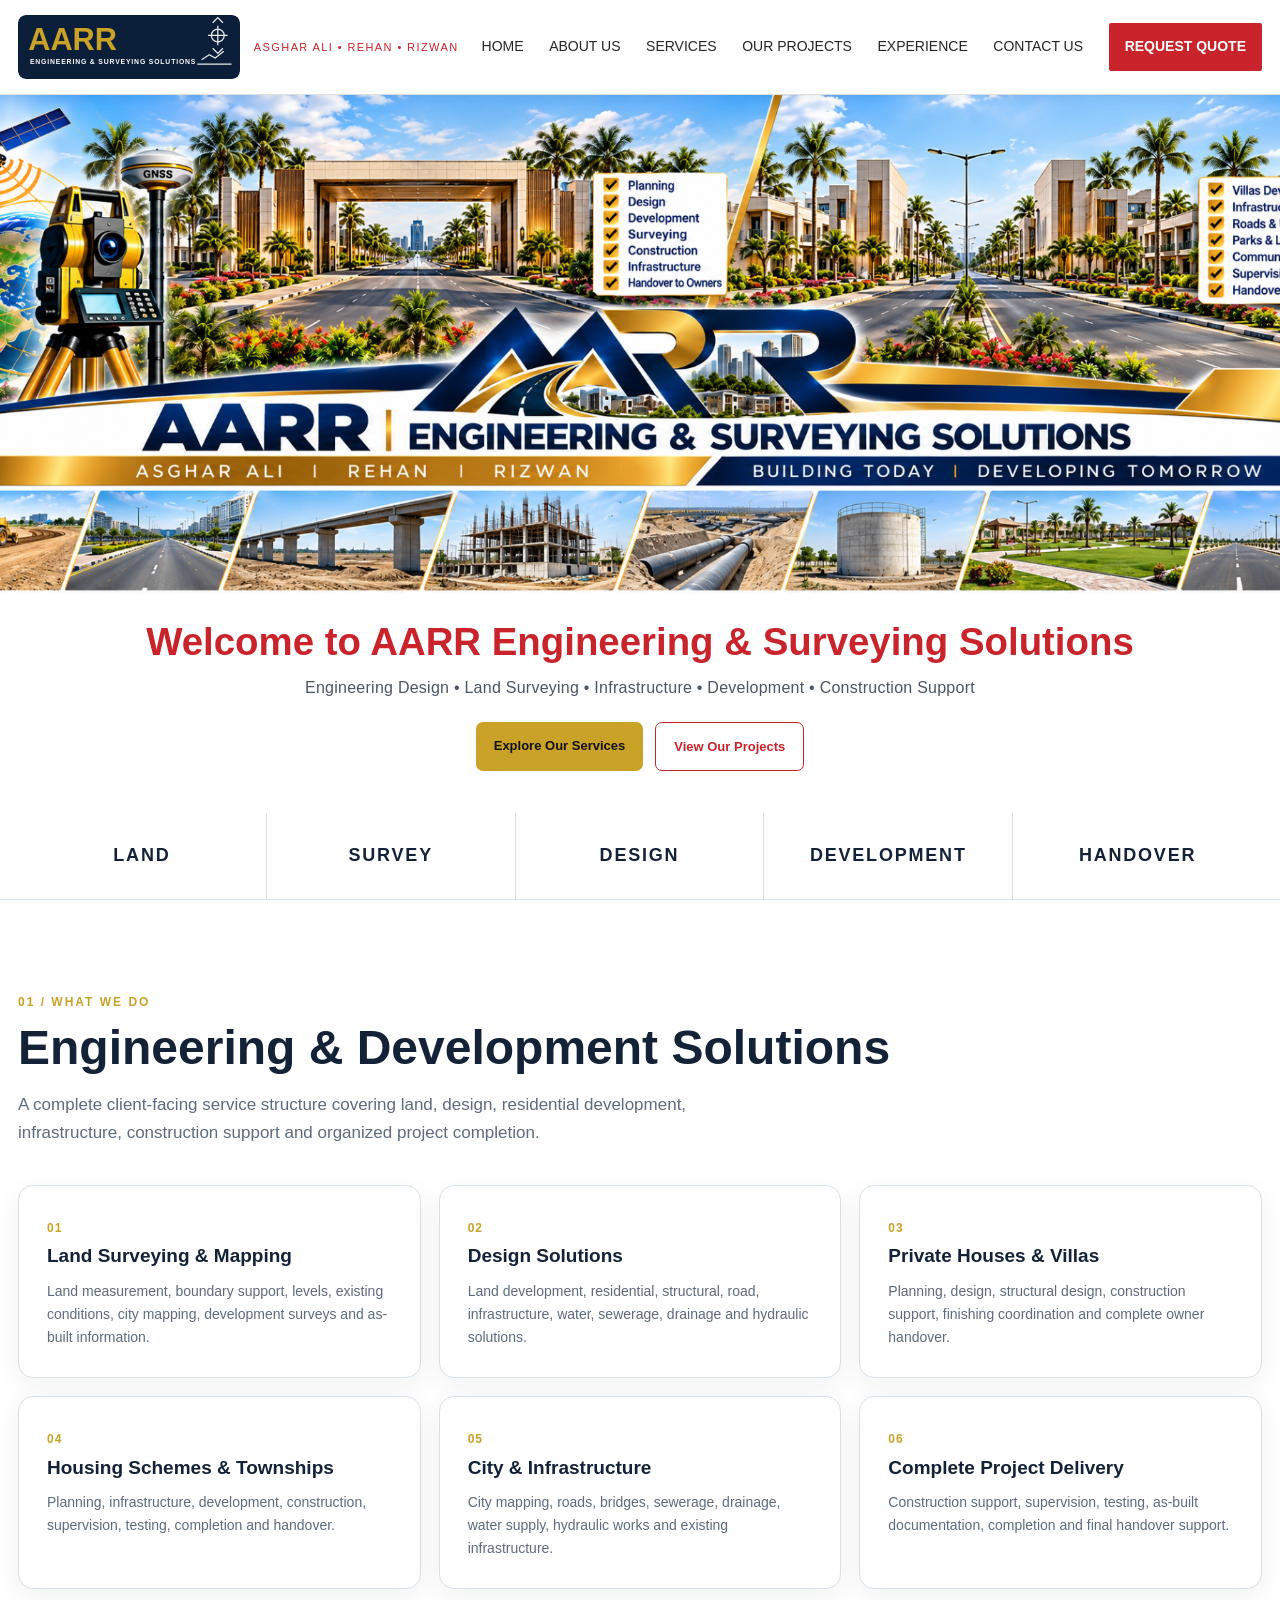
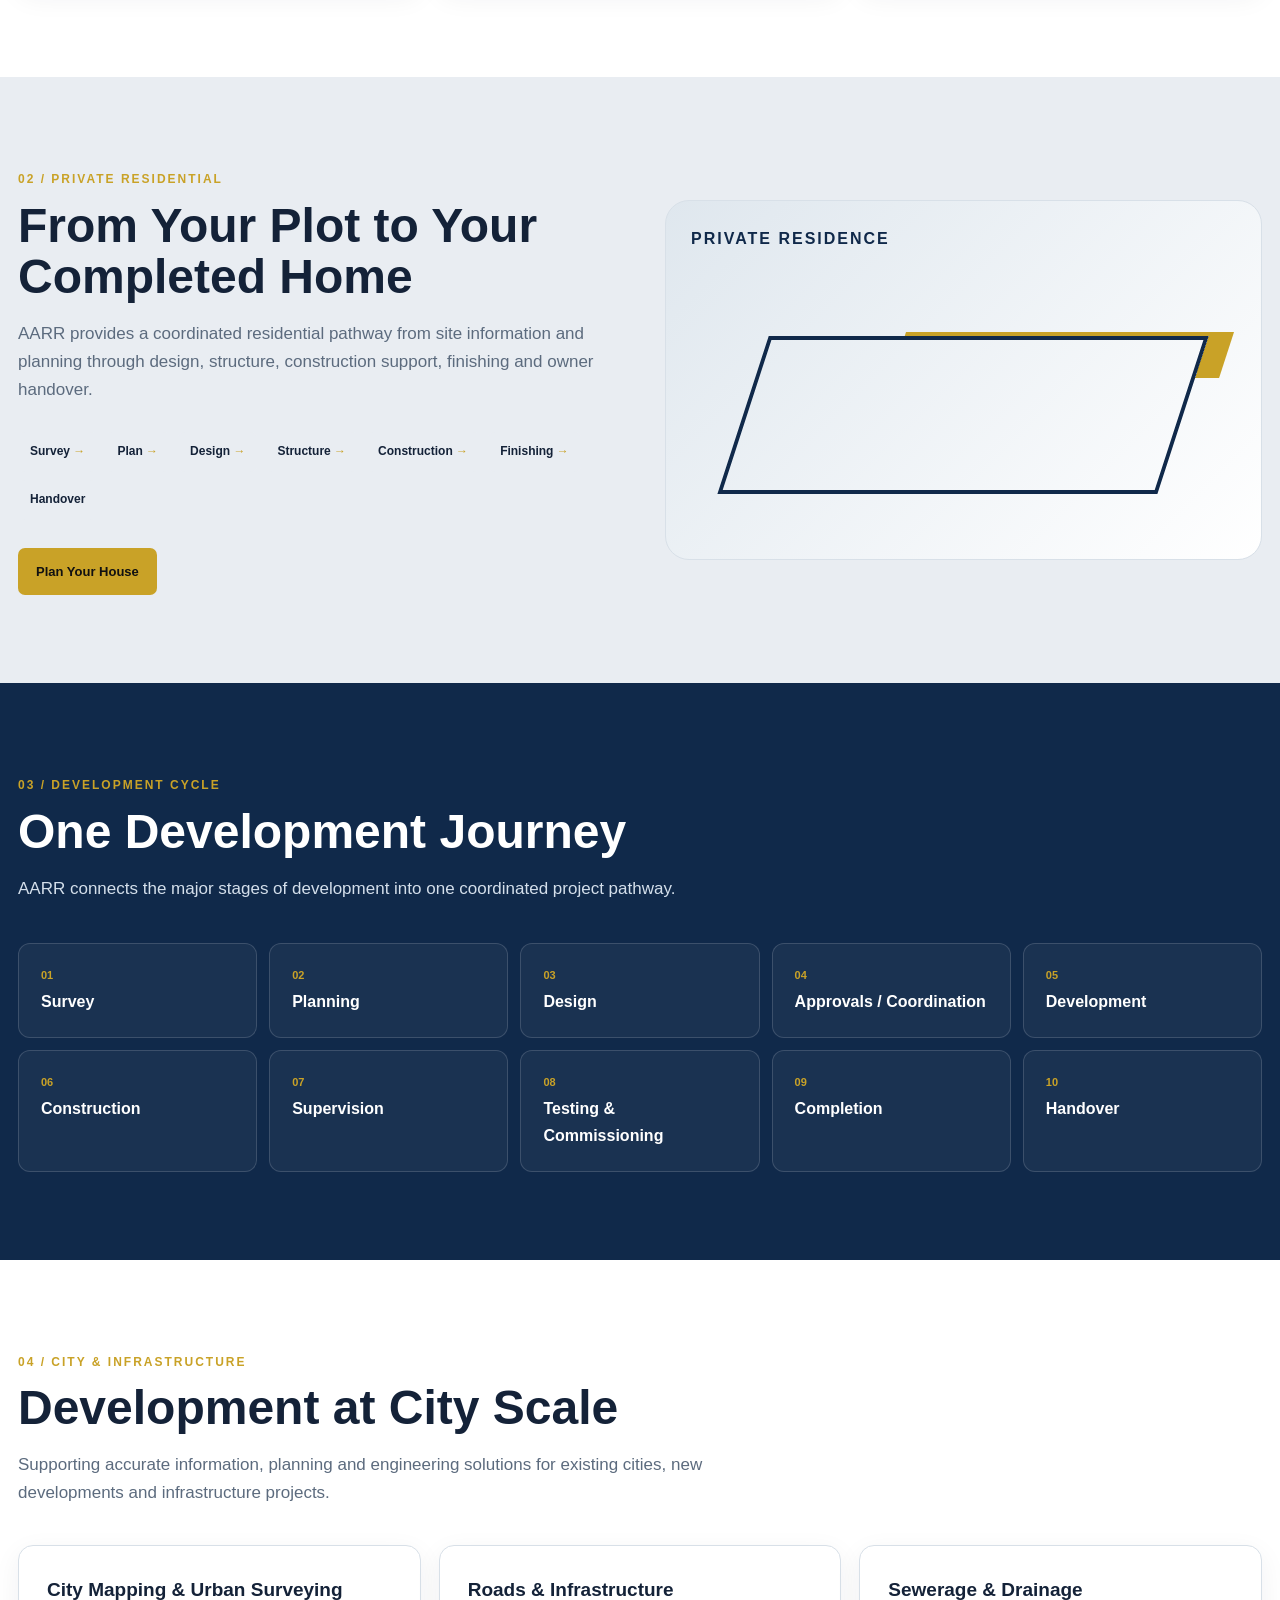
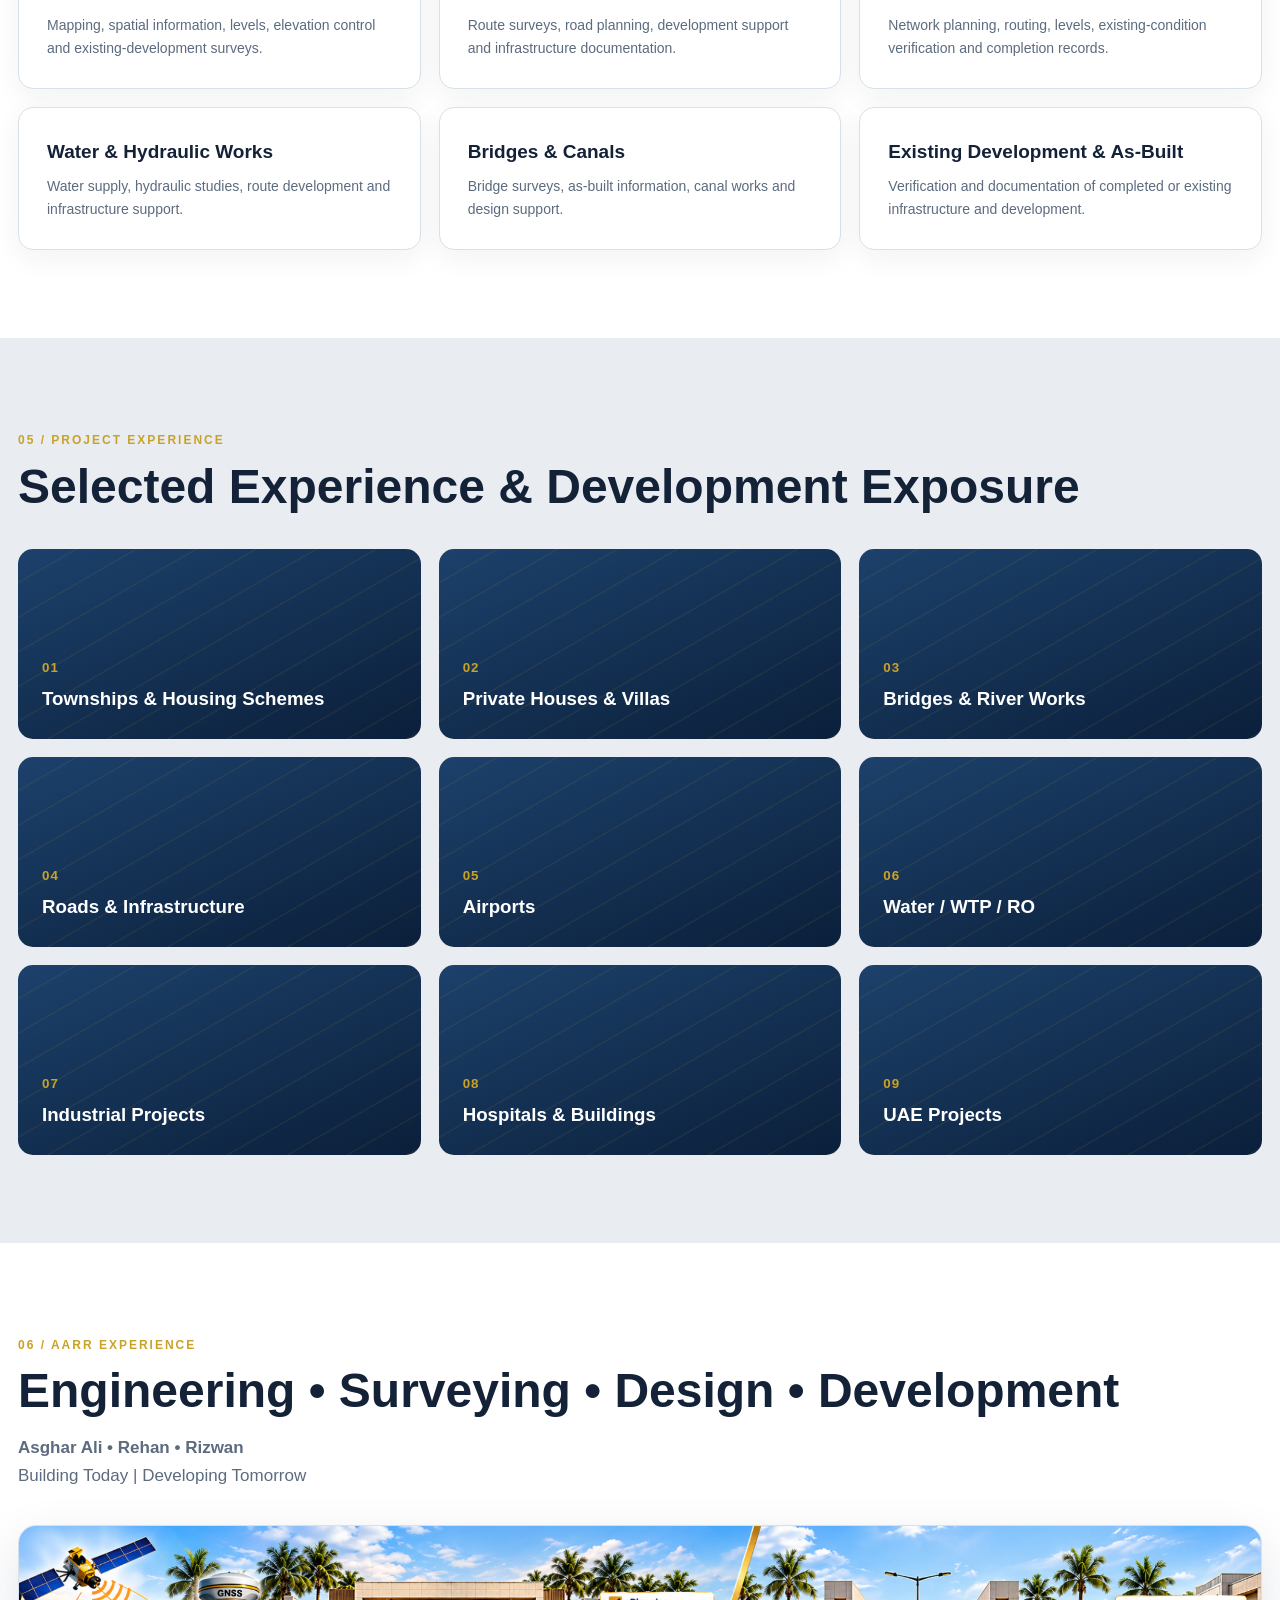
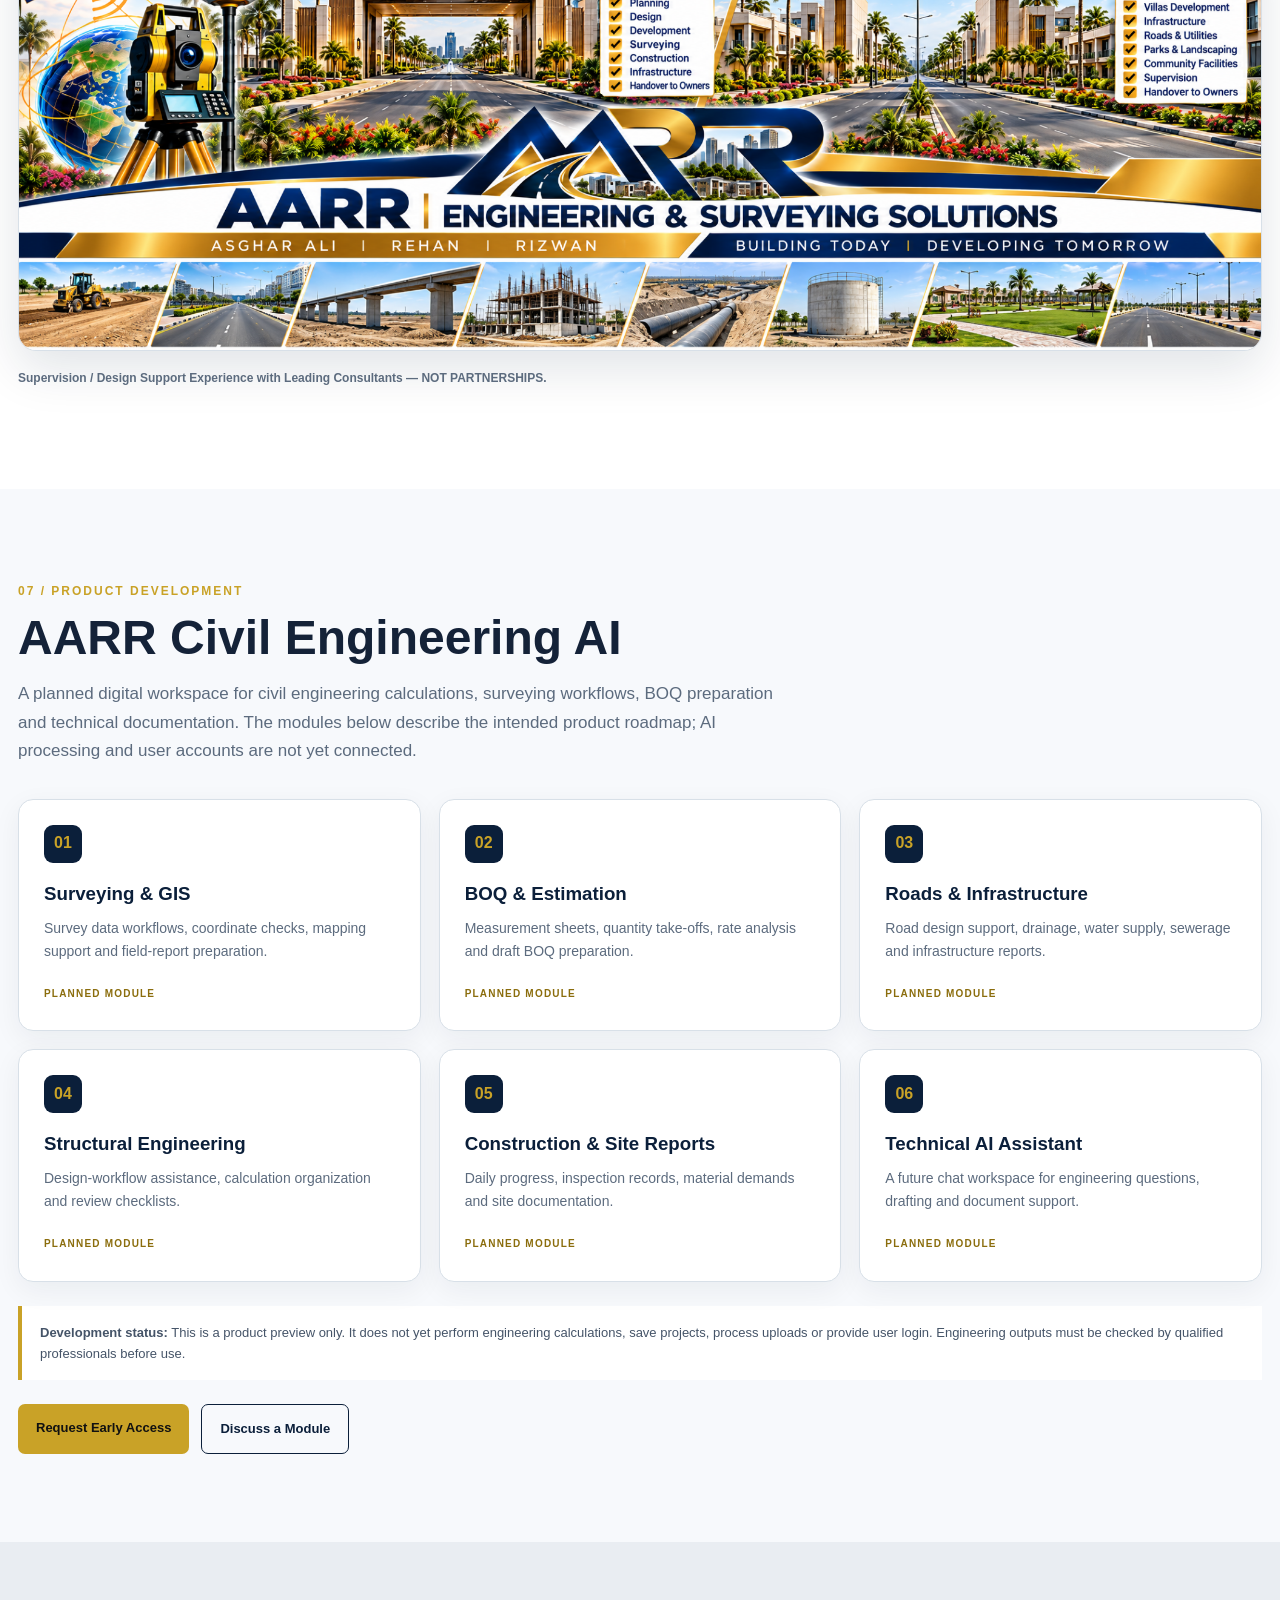
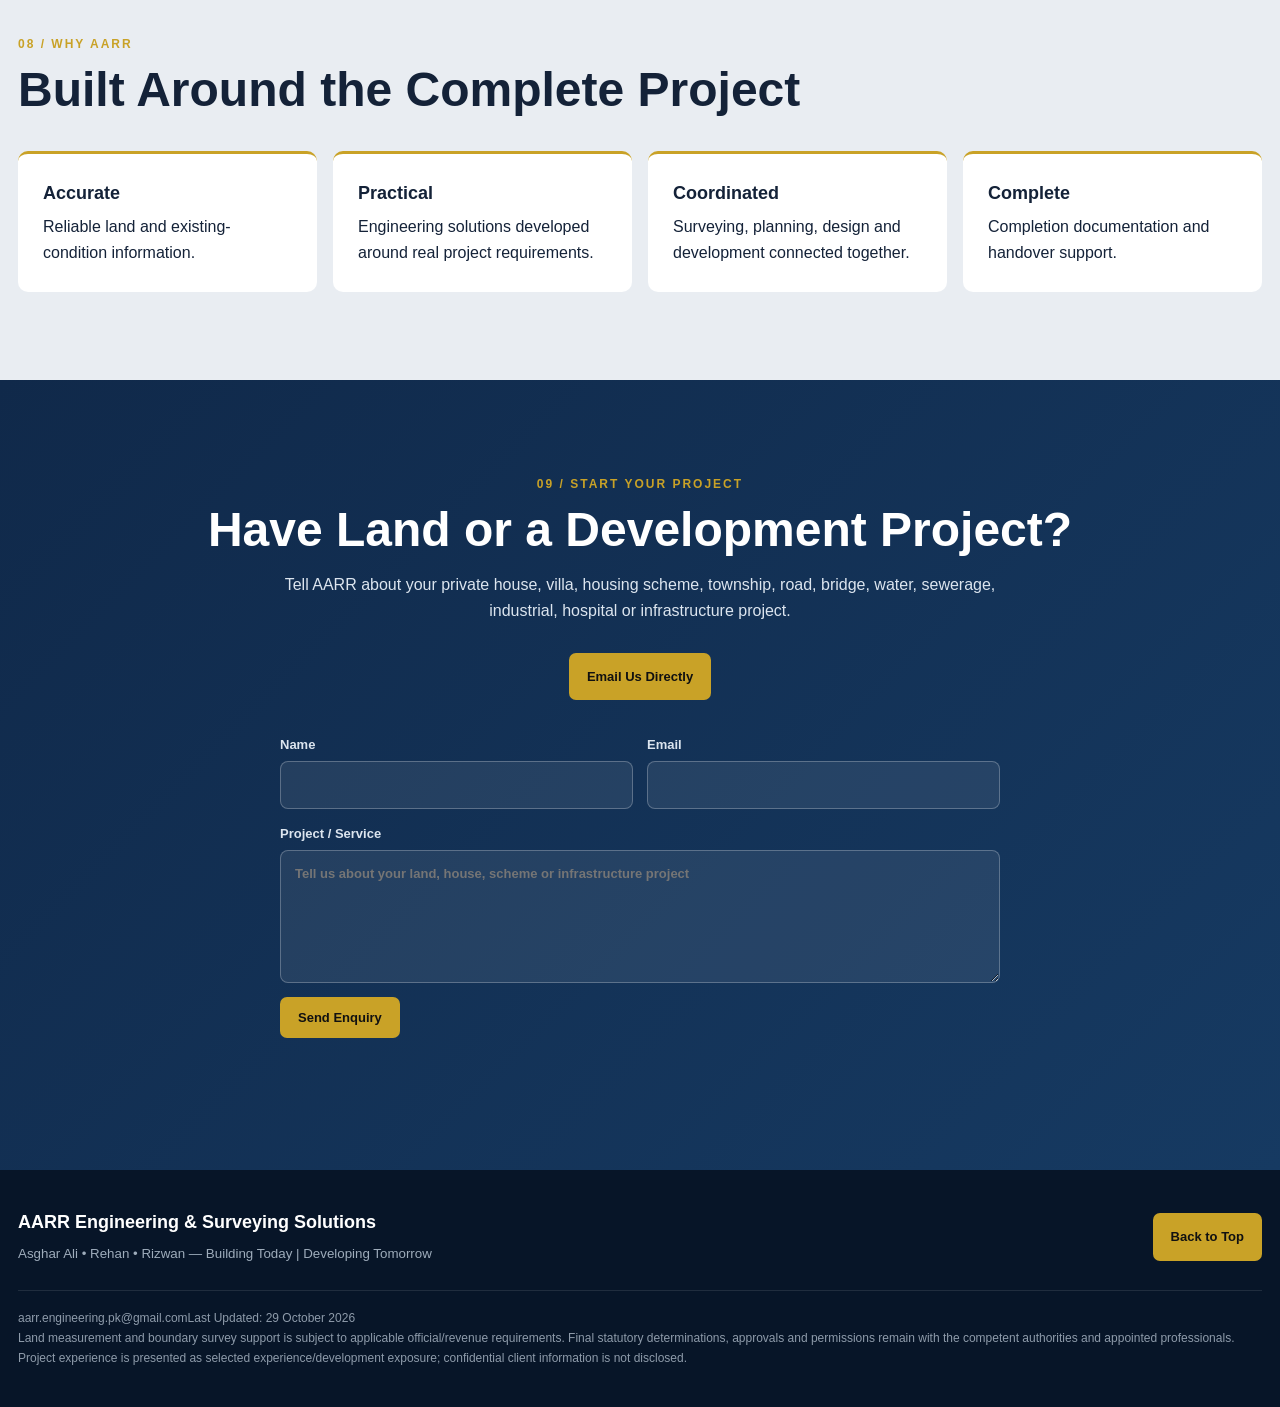
==== commit 7aa805eb: "Add files via upload" ====
--- a/index.html
+++ b/index.html
@@ -1,8 +1,8 @@
-<!doctype html><html lang="en"><head><meta charset="utf-8"><meta name="viewport" content="width=device-width,initial-scale=1"><title>AARR Engineering & Surveying Solutions</title><meta name="description" content="AARR Engineering & Surveying Solutions — land surveying, design solutions, private houses, housing schemes, infrastructure, water, sewerage, development, construction support and complete handover."><meta name="theme-color" content="#0B1F3A"><link rel="icon" href="aarr-logo.svg"><link rel="manifest" href="site.webmanifest"><link rel="preconnect" href="https://fonts.googleapis.com"><link rel="preconnect" href="https://fonts.gstatic.com" crossorigin><link href="https://fonts.googleapis.com/css2?family=Plus+Jakarta+Sans:wght@400;500;700;800&display=swap" rel="stylesheet"><link rel="stylesheet" href="style.css"><link rel="canonical" href="https://etihad114-arch.github.io/Asghr-Ali/"><meta name="robots" content="index,follow"><meta property="og:title" content="AARR Engineering &amp; Surveying Solutions"><meta property="og:description" content="Land surveying, engineering design, housing schemes, infrastructure, water supply, sewerage and construction support."><meta property="og:type" content="website"><meta property="og:url" content="https://etihad114-arch.github.io/Asghr-Ali/"><meta name="twitter:card" content="summary"><meta name="twitter:title" content="AARR Engineering &amp; Surveying Solutions"><meta name="twitter:description" content="Land surveying, design, housing schemes, infrastructure and development support."></head><body><a class="skip" href="#main">Skip to content</a>
-<header class="nav"><div class="container nav-inner"><a class="brand" href="#home"><img src="aarr-logo.svg" alt="AARR logo"><span><strong>AARR</strong><span>ENGINEERING &amp; SURVEYING SOLUTIONS</span><small>ASGHAR ALI • REHAN • RIZWAN</small></span></a><button class="menu" onclick="document.querySelector('.navlinks').classList.toggle('open')" aria-label="Menu">☰</button><nav class="navlinks"><a href="#services">Services</a><a href="#development">Development</a><a href="#projects">Projects</a><a href="#experience">Experience</a><a href="#ai-platform">Engineering AI</a><a href="#about">About</a><a href="#contact">Contact</a><a class="quote" href="#contact">Request Quote</a></nav></div></header>
-<main id="main"><section id="home" class="hero"><div class="container hero-grid"><div><p class="eyebrow">LAND SURVEYING • DESIGN • DEVELOPMENT • INFRASTRUCTURE</p><h1>From Land Surveying to <b>Complete Development &amp; Handover.</b></h1><p class="lead">AARR connects accurate land information with practical engineering, coordinated development, construction support, completion documentation and final handover.</p><div class="hero-tags"><span>PRIVATE HOUSES</span><span>HOUSING SCHEMES</span><span>ROADS &amp; INFRASTRUCTURE</span><span>WATER &amp; UTILITIES</span></div><div class="actions"><a class="btn primary" href="#contact">Start Your Project</a><a class="btn secondary" href="#projects">Explore Experience</a></div></div><div class="hero-art"><svg class="hero-svg" viewBox="0 0 500 440" aria-hidden="true"><defs><linearGradient id="g" x1="0" y1="0" x2="1" y2="1"><stop offset="0" stop-color="#E0BC4A"/><stop offset="1" stop-color="#C9A227"/></linearGradient></defs><g fill="none" stroke="#C9A227" stroke-opacity=".35"><path d="M20 330C120 280 160 340 260 290S420 250 480 280"/><path d="M20 360C130 310 170 370 270 320S420 285 480 310"/><path d="M20 300C110 250 150 310 250 260S410 215 480 250"/><path d="M20 270C100 225 150 275 240 230S400 190 480 220"/></g><path d="M40 410L470 190" stroke="#fff" stroke-opacity=".5" stroke-width="2" stroke-dasharray="10 8" fill="none"/><g fill="#C9A227"><circle cx="110" cy="375" r="6"/><circle cx="215" cy="322" r="6"/><circle cx="330" cy="264" r="6"/><circle cx="440" cy="208" r="6"/></g><g stroke="url(#g)" stroke-width="5" stroke-linecap="round" fill="none"><path d="M250 215L195 330M250 215L305 330M250 215V330"/></g><rect x="222" y="150" width="56" height="62" rx="8" fill="#fff" fill-opacity=".92"/><circle cx="250" cy="176" r="15" fill="#0B1F3A"/><circle cx="250" cy="176" r="6" fill="#C9A227"/><rect x="236" y="118" width="28" height="30" rx="6" fill="url(#g)"/><path d="M250 100v18" stroke="#fff" stroke-width="3"/><g stroke="#C9A227" stroke-opacity=".6" fill="none"><circle cx="250" cy="176" r="86" stroke-dasharray="4 8"/><circle cx="250" cy="176" r="130" stroke-dasharray="2 10"/></g></svg><div class="art-label"><strong>AARR</strong><span>ENGINEERING • SURVEYING • DEVELOPMENT</span></div></div></div></section>
+<!doctype html><html lang="en"><head><meta charset="utf-8"><meta name="viewport" content="width=device-width,initial-scale=1"><title>AARR Engineering & Surveying Solutions</title><meta name="description" content="AARR Engineering & Surveying Solutions — land surveying, design solutions, private houses, housing schemes, infrastructure, water, sewerage, development, construction support and complete handover."><meta name="theme-color" content="#0B1F3A"><link rel="icon" href="aarr-logo.svg"><link rel="manifest" href="site.webmanifest"><link rel="stylesheet" href="style.css"><link rel="canonical" href="https://etihad114-arch.github.io/Asghr-Ali/"><meta name="robots" content="index,follow"><meta property="og:title" content="AARR Engineering &amp; Surveying Solutions"><meta property="og:description" content="Land surveying, engineering design, housing schemes, infrastructure, water supply, sewerage and construction support."><meta property="og:type" content="website"><meta property="og:image" content="https://etihad114-arch.github.io/Asghr-Ali/AARR_FINAL_CORPORATE_EXPERIENCE_BOARD.png"><meta property="og:image:alt" content="AARR Engineering and Surveying Solutions corporate experience board"><meta property="og:url" content="https://etihad114-arch.github.io/Asghr-Ali/"><meta name="twitter:card" content="summary_large_image"><meta name="twitter:title" content="AARR Engineering &amp; Surveying Solutions"><meta name="twitter:description" content="Land surveying, design, housing schemes, infrastructure and development support."><script type="application/ld+json">{"@context":"https://schema.org","@type":"ProfessionalService","name":"AARR Engineering & Surveying Solutions","url":"https://etihad114-arch.github.io/Asghr-Ali/","image":"https://etihad114-arch.github.io/Asghr-Ali/AARR_FINAL_CORPORATE_EXPERIENCE_BOARD.png","email":"aarr.engineering.pk@gmail.com","areaServed":{"@type":"AdministrativeArea","name":"Rahim Yar Khan, Punjab, Pakistan"},"description":"Land surveying, engineering design, housing schemes, infrastructure, water supply, sewerage, development and construction support."}</script></head><body><a class="skip" href="#main">Skip to content</a>
+<header class="nav"><div class="container nav-inner"><a class="brand" href="#home"><img src="aarr-logo.svg" alt="AARR Engineering logo"><span><strong>AARR</strong><span>ENGINEERING &amp; SURVEYING SOLUTIONS</span><small>ASGHAR ALI • REHAN • RIZWAN</small></span></a><button class="menu" onclick="document.querySelector('.navlinks').classList.toggle('open')" aria-label="Open navigation" aria-expanded="false">☰</button><nav class="navlinks"><a href="#home">Home</a><a href="#about">About Us</a><a href="#services">Services</a><a href="#projects">Our Projects</a><a href="#experience">Experience</a><a href="#contact">Contact Us</a><a class="quote" href="#contact">Request Quote</a></nav></div></header>
+<main id="main"><section id="home" class="hero corporate-hero"><div class="hero-banner"><img src="AARR_FINAL_CORPORATE_EXPERIENCE_BOARD.png" alt="AARR engineering, surveying and infrastructure project portfolio"></div><div class="welcome-block"><div class="container"><h1>Welcome to AARR Engineering &amp; Surveying Solutions</h1><p>Engineering Design • Land Surveying • Infrastructure • Development • Construction Support</p><div class="actions"><a class="btn primary" href="#services">Explore Our Services</a><a class="btn secondary" href="#projects">View Our Projects</a></div></div></div></section>
 <section class="strip"><div class="container strip-grid"><div>LAND</div><div>SURVEY</div><div>DESIGN</div><div>DEVELOPMENT</div><div>HANDOVER</div></div></section>
-<section id="services" class="section"><div class="container"><span class="kicker">01 / WHAT WE DO</span><h2 class="title">Engineering &amp; Development Solutions</h2><p class="intro">A complete client-facing service structure covering land, design, residential development, infrastructure, construction support and organized project completion.</p><div class="cards"><article class="card"><i class="ico"><svg viewBox="0 0 24 24" fill="none" stroke="currentColor" stroke-width="1.8" stroke-linecap="round" stroke-linejoin="round"><path d="M12 2v20M2 12h20"/><circle cx="12" cy="12" r="5"/></svg></i><span class="num">01</span><h3>Land Surveying &amp; Mapping</h3><p>Land measurement, boundary support, levels, existing conditions, city mapping, development surveys and as-built information.</p></article><article class="card"><i class="ico"><svg viewBox="0 0 24 24" fill="none" stroke="currentColor" stroke-width="1.8" stroke-linecap="round" stroke-linejoin="round"><path d="M4 20V8l8-5 8 5v12zM9 20v-6h6v6"/></svg></i><span class="num">02</span><h3>Design Solutions</h3><p>Land development, residential, structural, road, infrastructure, water, sewerage, drainage and hydraulic solutions.</p></article><article class="card"><i class="ico"><svg viewBox="0 0 24 24" fill="none" stroke="currentColor" stroke-width="1.8" stroke-linecap="round" stroke-linejoin="round"><path d="M3 11l9-8 9 8M5 10v10h14V10"/></svg></i><span class="num">03</span><h3>Private Houses &amp; Villas</h3><p>Planning, design, structural design, construction support, finishing coordination and complete owner handover.</p></article><article class="card"><i class="ico"><svg viewBox="0 0 24 24" fill="none" stroke="currentColor" stroke-width="1.8" stroke-linecap="round" stroke-linejoin="round"><path d="M3 21h18M5 21V9h5v12M14 21V4h5v17"/></svg></i><span class="num">04</span><h3>Housing Schemes &amp; Townships</h3><p>Planning, infrastructure, development, construction, supervision, testing, completion and handover.</p></article><article class="card"><i class="ico"><svg viewBox="0 0 24 24" fill="none" stroke="currentColor" stroke-width="1.8" stroke-linecap="round" stroke-linejoin="round"><path d="M3 17h18M6 17c0-4 3-7 6-7s6 3 6 7M12 3v4"/></svg></i><span class="num">05</span><h3>City &amp; Infrastructure</h3><p>City mapping, roads, bridges, sewerage, drainage, water supply, hydraulic works and existing infrastructure.</p></article><article class="card"><i class="ico"><svg viewBox="0 0 24 24" fill="none" stroke="currentColor" stroke-width="1.8" stroke-linecap="round" stroke-linejoin="round"><path d="M5 12l5 5L20 6"/></svg></i><span class="num">06</span><h3>Complete Project Delivery</h3><p>Construction support, supervision, testing, as-built documentation, completion and final handover support.</p></article></div></div></section>
+<section id="services" class="section"><div class="container"><span class="kicker">01 / WHAT WE DO</span><h2 class="title">Engineering &amp; Development Solutions</h2><p class="intro">A complete client-facing service structure covering land, design, residential development, infrastructure, construction support and organized project completion.</p><div class="cards"><article class="card"><span class="num">01</span><h3>Land Surveying &amp; Mapping</h3><p>Land measurement, boundary support, levels, existing conditions, city mapping, development surveys and as-built information.</p></article><article class="card"><span class="num">02</span><h3>Design Solutions</h3><p>Land development, residential, structural, road, infrastructure, water, sewerage, drainage and hydraulic solutions.</p></article><article class="card"><span class="num">03</span><h3>Private Houses &amp; Villas</h3><p>Planning, design, structural design, construction support, finishing coordination and complete owner handover.</p></article><article class="card"><span class="num">04</span><h3>Housing Schemes &amp; Townships</h3><p>Planning, infrastructure, development, construction, supervision, testing, completion and handover.</p></article><article class="card"><span class="num">05</span><h3>City &amp; Infrastructure</h3><p>City mapping, roads, bridges, sewerage, drainage, water supply, hydraulic works and existing infrastructure.</p></article><article class="card"><span class="num">06</span><h3>Complete Project Delivery</h3><p>Construction support, supervision, testing, as-built documentation, completion and final handover support.</p></article></div></div></section>
 <section class="section gray"><div class="container feature"><div><span class="kicker">02 / PRIVATE RESIDENTIAL</span><h2 class="title">From Your Plot to Your Completed Home</h2><p class="intro">AARR provides a coordinated residential pathway from site information and planning through design, structure, construction support, finishing and owner handover.</p><div class="path"><span>Survey</span><span>Plan</span><span>Design</span><span>Structure</span><span>Construction</span><span>Finishing</span><span>Handover</span></div><div class="actions" style="margin-top:28px"><a class="btn primary" href="#contact">Plan Your House</a></div></div><div class="house-visual"></div></div></section>
 <section id="development" class="section dark"><div class="container"><span class="kicker">03 / DEVELOPMENT CYCLE</span><h2 class="title">One Development Journey</h2><p class="intro">AARR connects the major stages of development into one coordinated project pathway.</p><div class="steps"><div class="step"><b>01</b><strong>Survey</strong></div><div class="step"><b>02</b><strong>Planning</strong></div><div class="step"><b>03</b><strong>Design</strong></div><div class="step"><b>04</b><strong>Approvals / Coordination</strong></div><div class="step"><b>05</b><strong>Development</strong></div><div class="step"><b>06</b><strong>Construction</strong></div><div class="step"><b>07</b><strong>Supervision</strong></div><div class="step"><b>08</b><strong>Testing &amp; Commissioning</strong></div><div class="step"><b>09</b><strong>Completion</strong></div><div class="step"><b>10</b><strong>Handover</strong></div></div></div></section>
 <section class="section"><div class="container"><span class="kicker">04 / CITY &amp; INFRASTRUCTURE</span><h2 class="title">Development at City Scale</h2><p class="intro">Supporting accurate information, planning and engineering solutions for existing cities, new developments and infrastructure projects.</p><div class="cards"><article class="card"><h3>City Mapping &amp; Urban Surveying</h3><p>Mapping, spatial information, levels, elevation control and existing-development surveys.</p></article><article class="card"><h3>Roads &amp; Infrastructure</h3><p>Route surveys, road planning, development support and infrastructure documentation.</p></article><article class="card"><h3>Sewerage &amp; Drainage</h3><p>Network planning, routing, levels, existing-condition verification and completion records.</p></article><article class="card"><h3>Water &amp; Hydraulic Works</h3><p>Water supply, hydraulic studies, route development and infrastructure support.</p></article><article class="card"><h3>Bridges &amp; Canals</h3><p>Bridge surveys, as-built information, canal works and design support.</p></article><article class="card"><h3>Existing Development &amp; As-Built</h3><p>Verification and documentation of completed or existing infrastructure and development.</p></article></div></div></section>
@@ -10,7 +10,7 @@
 <section id="experience" class="section"><div class="container"><span class="kicker">06 / AARR EXPERIENCE</span><h2 class="title">Engineering • Surveying • Design • Development</h2><p class="intro"><b>Asghar Ali • Rehan • Rizwan</b><br>Building Today | Developing Tomorrow</p><div class="board"><img src="AARR_FINAL_CORPORATE_EXPERIENCE_BOARD.png" alt="AARR corporate experience and development board"></div><p class="note"><b>Supervision / Design Support Experience with Leading Consultants — NOT PARTNERSHIPS.</b></p></div></section>
 <section id="ai-platform" class="section ai-platform"><div class="container"><span class="kicker">07 / PRODUCT DEVELOPMENT</span><h2 class="title">AARR Civil Engineering AI</h2><p class="intro">A planned digital workspace for civil engineering calculations, surveying workflows, BOQ preparation and technical documentation. The modules below describe the intended product roadmap; AI processing and user accounts are not yet connected.</p><div class="ai-grid"><article class="ai-card"><span>01</span><h3>Surveying &amp; GIS</h3><p>Survey data workflows, coordinate checks, mapping support and field-report preparation.</p><small>PLANNED MODULE</small></article><article class="ai-card"><span>02</span><h3>BOQ &amp; Estimation</h3><p>Measurement sheets, quantity take-offs, rate analysis and draft BOQ preparation.</p><small>PLANNED MODULE</small></article><article class="ai-card"><span>03</span><h3>Roads &amp; Infrastructure</h3><p>Road design support, drainage, water supply, sewerage and infrastructure reports.</p><small>PLANNED MODULE</small></article><article class="ai-card"><span>04</span><h3>Structural Engineering</h3><p>Design-workflow assistance, calculation organization and review checklists.</p><small>PLANNED MODULE</small></article><article class="ai-card"><span>05</span><h3>Construction &amp; Site Reports</h3><p>Daily progress, inspection records, material demands and site documentation.</p><small>PLANNED MODULE</small></article><article class="ai-card"><span>06</span><h3>Technical AI Assistant</h3><p>A future chat workspace for engineering questions, drafting and document support.</p><small>PLANNED MODULE</small></article></div><div class="ai-notice"><strong>Development status:</strong> This is a product preview only. It does not yet perform engineering calculations, save projects, process uploads or provide user login. Engineering outputs must be checked by qualified professionals before use.</div><div class="actions ai-actions"><a class="btn primary" href="mailto:aarr.engineering.pk@gmail.com?subject=AARR%20Civil%20Engineering%20AI%20Early%20Access">Request Early Access</a><a class="btn ai-secondary" href="#contact">Discuss a Module</a></div></div></section>
 <section id="about" class="section gray"><div class="container"><span class="kicker">08 / WHY AARR</span><h2 class="title">Built Around the Complete Project</h2><div class="trust"><div><strong>Accurate</strong>Reliable land and existing-condition information.</div><div><strong>Practical</strong>Engineering solutions developed around real project requirements.</div><div><strong>Coordinated</strong>Surveying, planning, design and development connected together.</div><div><strong>Complete</strong>Completion documentation and handover support.</div></div></div></section>
-<section id="contact" class="cta"><div class="container"><span class="kicker">09 / START YOUR PROJECT</span><h2 class="title">Have Land or a Development Project?</h2><p>Tell AARR about your private house, villa, housing scheme, township, road, bridge, water, sewerage, industrial, hospital or infrastructure project.</p><div class="actions" style="justify-content:center"><a class="btn primary" href="https://wa.me/923216831714?text=Hello%20AARR%2C%20I%20would%20like%20to%20discuss%20a%20project." target="_blank" rel="noopener">WhatsApp Us</a><a class="btn secondary" href="tel:+923216831714">Call +92 321 6831714</a><a class="btn secondary" href="mailto:aarr.engineering.pk@gmail.com?subject=AARR%20Project%20Enquiry">Email Us</a></div>
+<section id="contact" class="cta"><div class="container"><span class="kicker">09 / START YOUR PROJECT</span><h2 class="title">Have Land or a Development Project?</h2><p>Tell AARR about your private house, villa, housing scheme, township, road, bridge, water, sewerage, industrial, hospital or infrastructure project.</p><div class="actions" style="justify-content:center"><a class="btn primary" href="mailto:aarr.engineering.pk@gmail.com?subject=AARR%20Project%20Enquiry">Email Us Directly</a></div>
 <form class="enquiry" onsubmit="sendMessage(event)"><div class="row"><label>Name<input id="name" required autocomplete="name"></label><label>Email<input id="email" type="email" required autocomplete="email"></label></div><label>Project / Service<textarea id="message" rows="5" required placeholder="Tell us about your land, house, scheme or infrastructure project"></textarea></label><button class="btn primary" type="submit">Send Enquiry</button><p id="form-status" class="form-status" role="status"></p></form></div></section></main>
-<footer class="footer"><div class="container footer-grid"><div><strong>AARR Engineering &amp; Surveying Solutions</strong><small>Asghar Ali • Rehan • Rizwan — Building Today | Developing Tomorrow</small></div><div class="actions"><a class="btn primary" href="#home">Back to Top</a></div></div><div class="container legal"><div class="footer-contact"><a href="tel:+923216831714">+92 321 6831714</a> &nbsp;•&nbsp; <a href="mailto:aarr.engineering.pk@gmail.com">aarr.engineering.pk@gmail.com</a><span>Last Updated: 29 October 2026</span></div>Land measurement and boundary survey support is subject to applicable official/revenue requirements. Final statutory determinations, approvals and permissions remain with the competent authorities and appointed professionals. Project experience is presented as selected experience/development exposure; confidential client information is not disclosed.</div></footer>
-<script src="site-config.js"></script><script src="script.js"></script><script>const nav=document.querySelector('.navlinks');document.querySelectorAll('.navlinks a').forEach(a=>a.addEventListener('click',()=>nav.classList.remove('open')));</script><script>(function(){var els=document.querySelectorAll(".card,.step,.project,.ai-card,.trust div,.board,.title,.intro");if(!("IntersectionObserver" in window)){return}els.forEach(function(e){e.classList.add("rv")});var io=new IntersectionObserver(function(es){es.forEach(function(x){if(x.isIntersecting){x.target.classList.add("in");io.unobserve(x.target)}})},{threshold:.12});els.forEach(function(e){io.observe(e)});var n=document.querySelector(".nav");addEventListener("scroll",function(){n.classList.toggle("scrolled",scrollY>10)},{passive:true})})();</script><a class="wa-float" href="https://wa.me/923216831714?text=Hello%20AARR%2C%20I%20would%20like%20to%20discuss%20a%20project." target="_blank" rel="noopener" aria-label="Chat on WhatsApp"><svg viewBox="0 0 24 24" width="28" height="28" fill="#fff"><path d="M12 2a10 10 0 0 0-8.6 15L2 22l5.1-1.3A10 10 0 1 0 12 2zm5.2 14.1c-.2.6-1.3 1.2-1.8 1.2-.5.1-1 .2-3.3-.7-2.8-1.2-4.6-4-4.7-4.2-.1-.2-1.1-1.5-1.1-2.8s.7-2 1-2.3c.2-.3.5-.3.7-.3h.5c.2 0 .4 0 .6.5l.8 1.9c.1.2.1.4 0 .5l-.4.6c-.1.2-.3.3-.1.6.2.3.8 1.3 1.7 2.1 1.2 1 2.1 1.3 2.4 1.5.3.1.5.1.6-.1l.9-1.1c.2-.3.4-.2.6-.1l1.8.9c.3.1.4.2.5.3.1.2.1.8-.1 1.4z"/></svg></a></body></html>
+<footer class="footer"><div class="container footer-grid"><div><strong>AARR Engineering &amp; Surveying Solutions</strong><small>Asghar Ali • Rehan • Rizwan — Building Today | Developing Tomorrow</small></div><div class="actions"><a class="btn primary" href="#home">Back to Top</a></div></div><div class="container legal"><div class="footer-contact"><a href="mailto:aarr.engineering.pk@gmail.com">aarr.engineering.pk@gmail.com</a><span>Last Updated: 29 October 2026</span></div>Land measurement and boundary survey support is subject to applicable official/revenue requirements. Final statutory determinations, approvals and permissions remain with the competent authorities and appointed professionals. Project experience is presented as selected experience/development exposure; confidential client information is not disclosed.</div></footer>
+<script src="site-config.js"></script><script src="script.js"></script><script>const nav=document.querySelector('.navlinks');document.querySelectorAll('.navlinks a').forEach(a=>a.addEventListener('click',()=>nav.classList.remove('open')));</script></body></html>
--- a/style.css
+++ b/style.css
@@ -108,34 +108,27 @@
 @media(max-width:950px){.nav-inner{min-height:72px}.brand img{height:46px}}
 @media(max-width:620px){.brand small{display:none}.brand img{height:40px}}
 
-/* ===== Premium upgrade ===== */
-body{font-family:"Plus Jakarta Sans",Inter,"Segoe UI",Arial,sans-serif;-webkit-font-smoothing:antialiased}
-h1,h2,h3{letter-spacing:-.02em}
-.nav{transition:box-shadow .3s,background .3s}.nav.scrolled{box-shadow:0 8px 30px rgba(0,0,0,.35)}
-.navlinks a:not(.quote){position:relative}.navlinks a:not(.quote):after{content:"";position:absolute;left:0;bottom:-6px;height:2px;width:0;background:var(--gold);transition:width .25s}.navlinks a:not(.quote):hover:after{width:100%}
-.btn{transition:transform .2s,box-shadow .2s,background .2s;padding:14px 22px;font-size:14px}.btn:hover,.quote:hover{transform:translateY(-2px);box-shadow:0 10px 24px rgba(201,162,39,.35)}.secondary:hover{background:rgba(255,255,255,.08);box-shadow:none}
-.hero{background:radial-gradient(900px 500px at 85% 10%,rgba(201,162,39,.16),transparent 60%),linear-gradient(135deg,#071a31 0%,#0f3157 70%,#0B1F3A 100%)}
-.hero h1{font-weight:800}.hero-art{display:flex;align-items:center;justify-content:center;background:linear-gradient(145deg,rgba(255,255,255,.08),rgba(255,255,255,.02));backdrop-filter:blur(4px)}
-.hero-art:before{display:none}.hero-svg{width:92%;height:auto;margin-bottom:60px;animation:float 7s ease-in-out infinite}
-@keyframes float{50%{transform:translateY(-8px)}}
-.strip{background:var(--navy)}.strip-grid div{color:#fff;border-color:rgba(255,255,255,.12)}.strip-grid div:before{content:"";display:block;width:26px;height:3px;background:var(--gold);margin:0 auto 10px;border-radius:2px}
-.title{font-weight:800}.kicker{display:inline-block;background:rgba(201,162,39,.14);padding:6px 12px;border-radius:99px;margin-bottom:8px}
-.card{position:relative;transition:transform .3s,box-shadow .3s,border-color .3s}.card:hover{transform:translateY(-6px);box-shadow:0 22px 50px rgba(11,31,58,.16);border-color:var(--gold)}
-.card:after{content:"";position:absolute;left:28px;right:28px;bottom:0;height:3px;background:var(--gold);transform:scaleX(0);transform-origin:left;transition:transform .35s;border-radius:3px}.card:hover:after{transform:scaleX(1)}
-.ico{display:grid;place-items:center;width:52px;height:52px;border-radius:14px;background:linear-gradient(135deg,var(--navy),#1c416b);color:var(--gold);margin-bottom:16px;box-shadow:0 8px 18px rgba(11,31,58,.25)}.ico svg{width:26px;height:26px}
-.card .num{float:right}
-.step{transition:background .3s,transform .3s}.step:hover{background:rgba(201,162,39,.12);transform:translateY(-4px)}.step b{font-size:13px}
-.project{transition:transform .3s,box-shadow .3s}.project:hover{transform:translateY(-6px);box-shadow:0 22px 44px rgba(11,31,58,.3)}.project h3{font-size:20px}
-.trust div{box-shadow:0 8px 24px rgba(11,31,58,.07);transition:transform .3s}.trust div:hover{transform:translateY(-4px)}
-.board{box-shadow:0 30px 70px rgba(11,31,58,.22)}
-.cta{background:radial-gradient(700px 300px at 50% 0,rgba(201,162,39,.16),transparent 70%),linear-gradient(135deg,#071a31,#163a62)}
-.footer{background:#061224}
-.rv{opacity:0;transform:translateY(22px);transition:opacity .7s ease,transform .7s ease}.rv.in{opacity:1;transform:none}
-@media(prefers-reduced-motion:reduce){.rv{opacity:1;transform:none;transition:none}.hero-svg{animation:none}}
 
-/* Final fixes */
-.card .num{position:absolute;top:26px;right:28px;float:none}
-section[id],[id="contact"]{scroll-margin-top:84px}
-.rv{transition:opacity .5s ease,transform .5s ease}
-
-.wa-float{position:fixed;right:18px;bottom:18px;z-index:60;width:56px;height:56px;border-radius:50%;background:#25D366;display:grid;place-items:center;box-shadow:0 8px 22px rgba(0,0,0,.35);transition:transform .2s}.wa-float:hover{transform:scale(1.08)}.footer-contact a{color:#fff}
+/* AARR corporate homepage refresh — Asiancon-inspired layout, original AARR identity */
+:root{--navy:#10294a;--gold:#c9a227;--aar-red:#c9232b}
+.nav{background:#fff;border-bottom:1px solid #dedede;box-shadow:0 2px 10px rgba(0,0,0,.06);backdrop-filter:none}
+.nav-inner{min-height:94px}
+.brand strong{color:#111;font-size:27px;letter-spacing:2px}
+.brand span{color:#333}
+.brand small{color:var(--aar-red)}
+.navlinks{color:#222;gap:clamp(12px,2vw,30px);font-size:14px;text-transform:uppercase}
+.navlinks a{opacity:1;color:#252525}
+.navlinks a:hover{color:var(--aar-red)}
+.navlinks .quote{background:var(--aar-red);color:#fff!important;border-radius:2px;padding:12px 16px}
+.menu{color:#222}
+.corporate-hero{background:#fff;color:#222}
+.corporate-hero:after{display:none}
+.hero-banner{width:100%;height:clamp(260px,39vw,520px);overflow:hidden;background:#e7e7e7}
+.hero-banner img{width:100%;height:100%;display:block;object-fit:cover;object-position:center 46%}
+.welcome-block{background:#fff;text-align:center;padding:25px 0 42px}
+.welcome-block h1{color:var(--aar-red);font-size:clamp(27px,3vw,40px);line-height:1.2;margin:0 0 10px;font-weight:750}
+.welcome-block p{color:#4b5563;font-size:16px;margin:0 auto 20px;letter-spacing:.25px}
+.welcome-block .actions{justify-content:center}
+.welcome-block .secondary{border:1px solid var(--aar-red);color:var(--aar-red)}
+@media(max-width:950px){.navlinks.open{display:flex;position:absolute;top:100%;left:0;right:0;background:#fff;padding:18px 24px;box-shadow:0 12px 20px rgba(0,0,0,.12);flex-direction:column;align-items:flex-start;gap:16px}.navlinks.open a{color:#222}.navlinks.open .quote{color:#fff!important}}
+@media(max-width:620px){.nav-inner{min-height:76px}.brand img{width:48px;height:48px}.hero-banner{height:250px}.welcome-block{padding:22px 0 30px}.welcome-block p{font-size:14px}}
